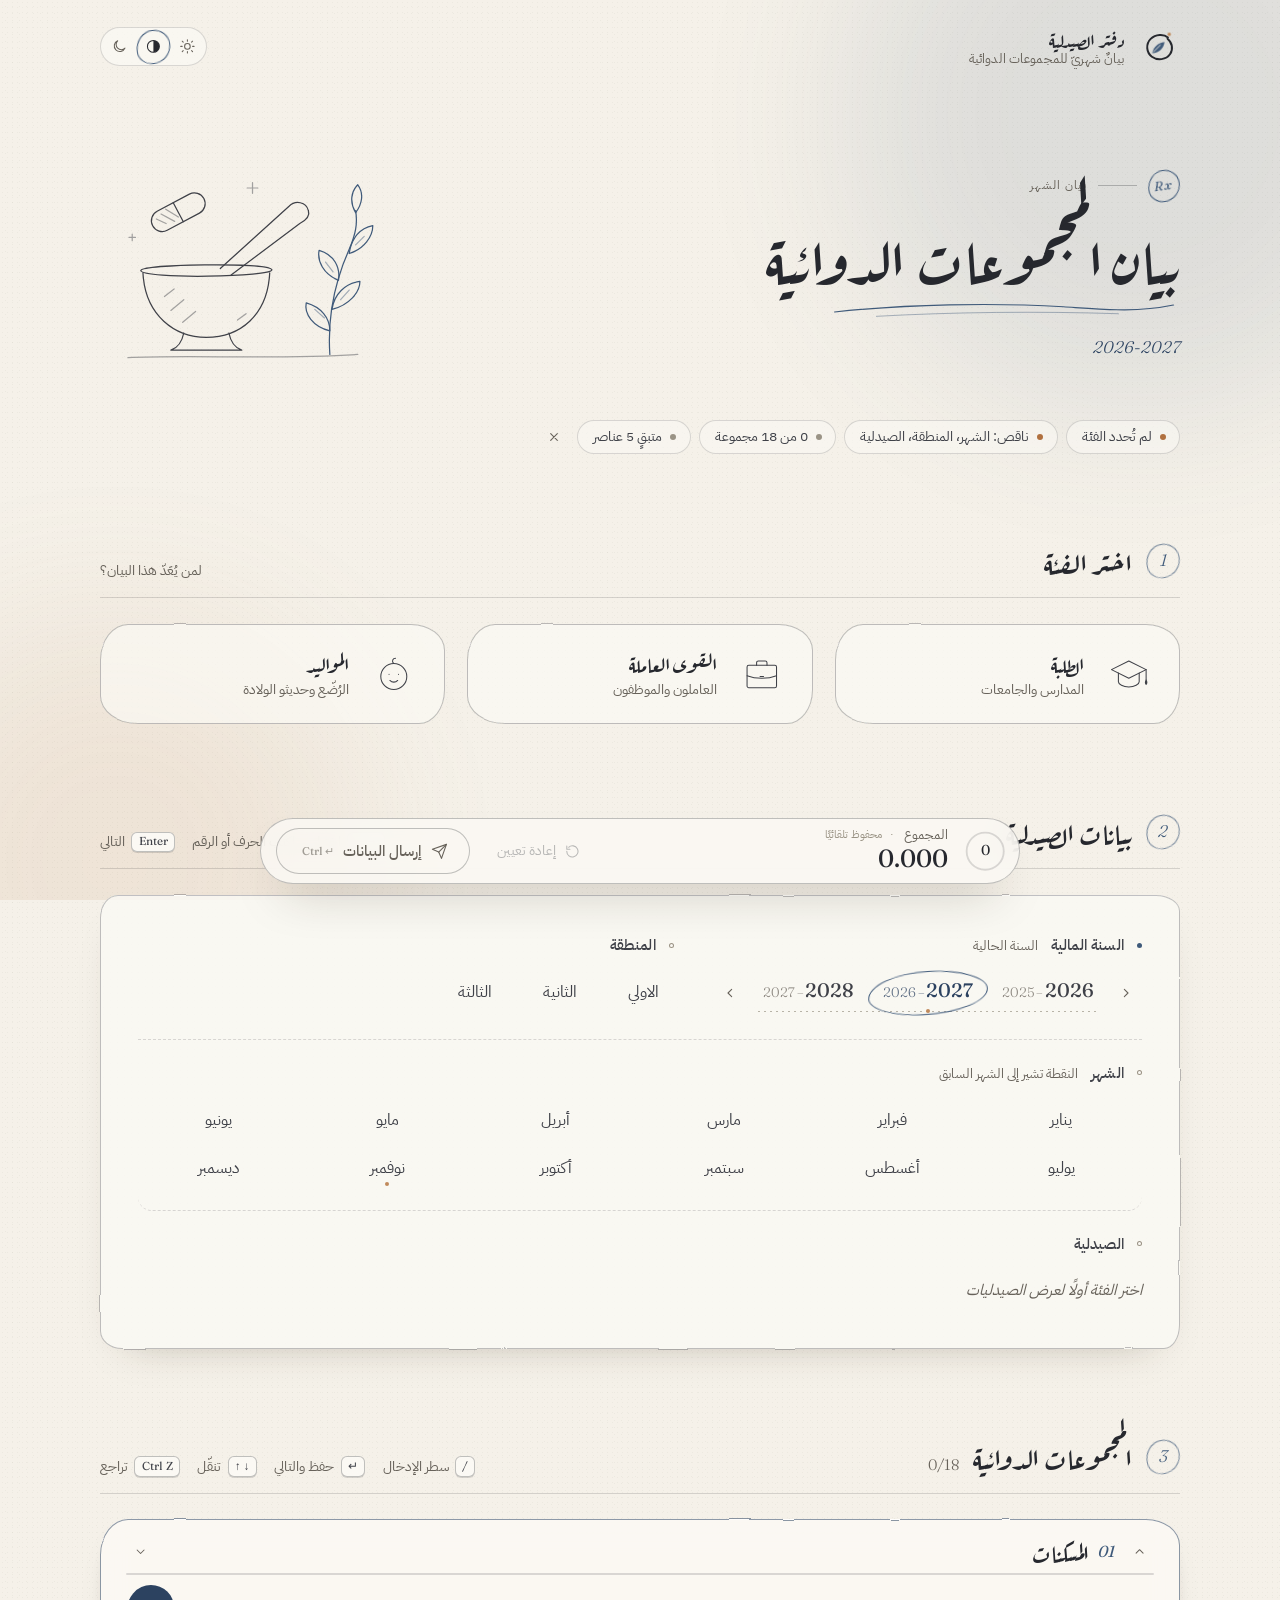
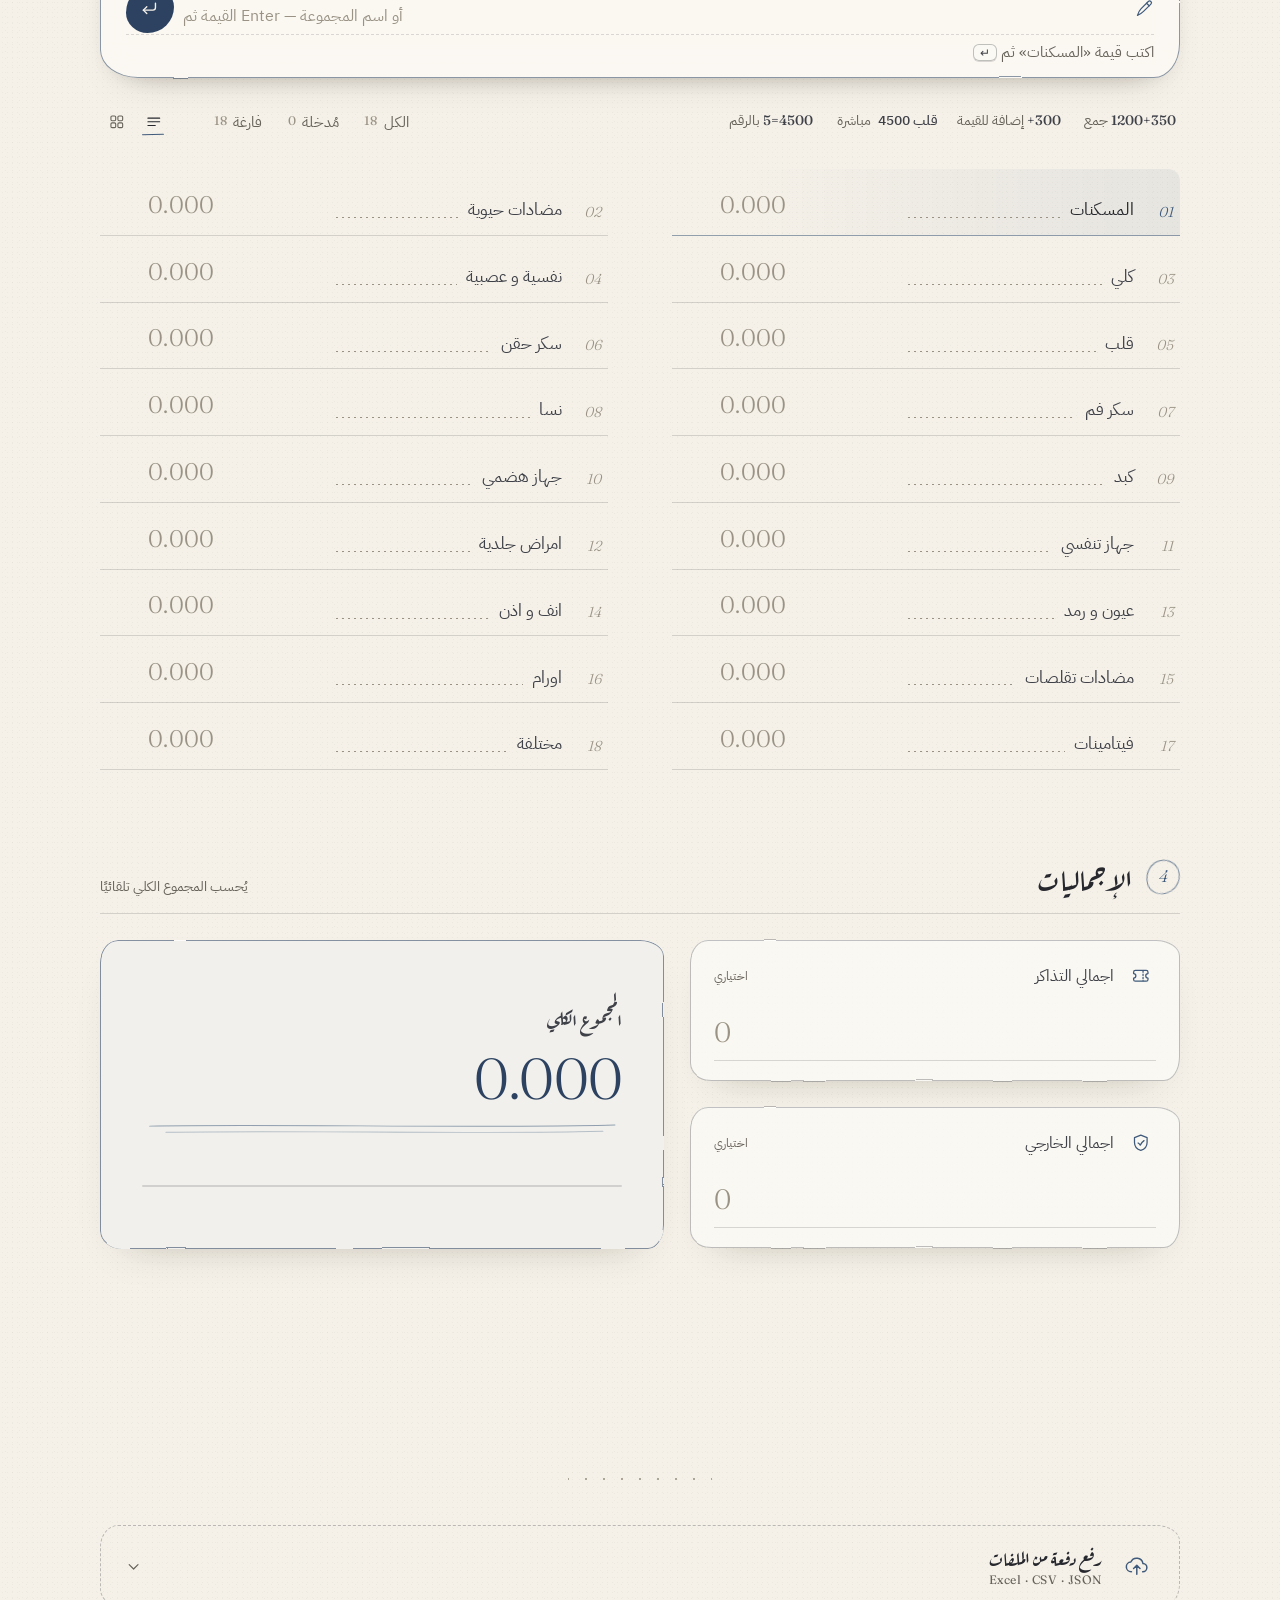
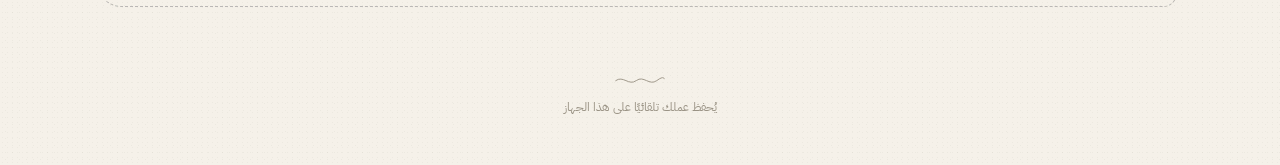
==== index.html @ 6b4c1566 "feat: improved year and faster data entry picker" ====
<!DOCTYPE html>
<html lang="ar" dir="rtl">
<head>
<meta charset="UTF-8">
<meta name="viewport" content="width=device-width, initial-scale=1.0, viewport-fit=cover">
<link rel="icon" type="image/svg+xml" href="favicon.svg">
<link rel="mask-icon" href="favicon.svg" color="#3f5a7a">
<title>المجموعات الدوائية</title>
<meta id="theme-color-meta" name="theme-color" content="#f5f1e9">
<script>
(function(){
  try {
    var stored = localStorage.getItem('pharmacyAppTheme');
    var mode = (stored === 'light' || stored === 'dark' || stored === 'system') ? stored : 'system';
    var resolved = mode === 'system' ? (window.matchMedia && window.matchMedia('(prefers-color-scheme: dark)').matches ? 'dark' : 'light') : mode;
    document.documentElement.setAttribute('data-theme', resolved);
    document.documentElement.setAttribute('data-theme-pref', mode);
    var saved = JSON.parse(localStorage.getItem('pharmacyAppData') || 'null');
    var map = { studentsBtn: 'theme-students', workforceBtn: 'theme-workforce', infantsBtn: 'theme-infants' };
    if (saved && map[saved.activeButton]) document.documentElement.classList.add(map[saved.activeButton]);
  } catch(e) {
    document.documentElement.setAttribute('data-theme', 'light');
    document.documentElement.setAttribute('data-theme-pref', 'system');
  }
})();
</script>
<link rel="preconnect" href="https://fonts.googleapis.com">
<link rel="preconnect" href="https://fonts.gstatic.com" crossorigin>
<link href="https://fonts.googleapis.com/css2?family=Aref+Ruqaa:wght@400;700&family=IBM+Plex+Sans+Arabic:wght@300;400;500;600&family=Fraunces:ital,opsz,wght@0,9..144,300..600;1,9..144,300..500&display=swap" rel="stylesheet">
<link rel="stylesheet" href="css/style.css">
</head>
<body>

<svg class="defs" width="0" height="0" aria-hidden="true" focusable="false">
  <filter id="sketch" x="-5%" y="-5%" width="110%" height="110%">
    <feTurbulence type="fractalNoise" baseFrequency="0.018" numOctaves="2" seed="7" result="n"/>
    <feDisplacementMap in="SourceGraphic" in2="n" scale="2.6" xChannelSelector="R" yChannelSelector="G"/>
  </filter>
  <filter id="sketch-soft" x="-5%" y="-5%" width="110%" height="110%">
    <feTurbulence type="fractalNoise" baseFrequency="0.035" numOctaves="1" seed="2" result="n"/>
    <feDisplacementMap in="SourceGraphic" in2="n" scale="1.6" xChannelSelector="R" yChannelSelector="G"/>
  </filter>
</svg>

<div class="ambient" aria-hidden="true"><span class="glow glow-a"></span><span class="glow glow-b"></span></div>

<main class="app-shell" id="app-shell">

  <header class="topbar">
    <div class="brand">
      <span class="brand-mark" aria-hidden="true">
        <svg viewBox="0 0 64 64">
          <path class="bm-loop" pathLength="1" d="M45.6 17.4C39.6 12 26.8 12.2 19.3 19.6 11.5 27.4 12.6 40.6 21.2 46.9c8.5 6.2 21.8 4.7 27.8-4.2 5-7.5 3.1-17.6-4-23.4"/>
          <path class="bm-leaf" d="M21.6 41.6c1.7-9.3 9-16.3 18.8-17.3-1.2 9.8-8.6 16.6-18.8 17.3z"/>
          <path class="bm-rib" d="M23.4 39.7 34.2 29"/>
          <circle class="bm-dot" cx="47.6" cy="12.6" r="2.6"/>
        </svg>
      </span>
      <span class="brand-words">
        <span class="brand-name">دفتر الصيدلية</span>
        <span class="brand-sub">بيانٌ شهريّ للمجموعات الدوائية</span>
      </span>
    </div>

    <div class="theme-switch" id="theme-switch" role="radiogroup" aria-label="مظهر الواجهة">
      <span class="theme-thumb" aria-hidden="true"></span>
      <button type="button" class="theme-switch-btn" data-mode="light" role="radio" aria-checked="false" aria-label="فاتح" title="فاتح" tabindex="-1">
        <svg viewBox="0 0 24 24" fill="none" stroke="currentColor" stroke-width="1.5" stroke-linecap="round"><circle cx="12" cy="12" r="4"/><path d="M12 2.5v2M12 19.5v2M4.6 4.6 6 6M18 18l1.4 1.4M2.5 12h2M19.5 12h2M4.6 19.4 6 18M18 6l1.4-1.4"/></svg>
      </button>
      <button type="button" class="theme-switch-btn" data-mode="system" role="radio" aria-checked="false" aria-label="تلقائي (حسب الجهاز)" title="تلقائي (حسب الجهاز)" tabindex="-1">
        <svg viewBox="0 0 24 24" fill="none" stroke="currentColor" stroke-width="1.5" stroke-linecap="round"><circle cx="12" cy="12" r="8.5"/><path d="M12 3.5a8.5 8.5 0 0 1 0 17z" fill="currentColor" stroke="none"/></svg>
      </button>
      <button type="button" class="theme-switch-btn" data-mode="dark" role="radio" aria-checked="false" aria-label="داكن" title="داكن" tabindex="-1">
        <svg viewBox="0 0 24 24" fill="none" stroke="currentColor" stroke-width="1.5" stroke-linecap="round" stroke-linejoin="round"><path d="M20 14.5A8 8 0 1 1 9.5 4a6.5 6.5 0 0 0 10.5 10.5z"/></svg>
      </button>
    </div>
  </header>

  <div class="masthead" id="masthead">
    <div class="masthead-text">
      <p class="masthead-eyebrow"><span class="rx-badge" aria-hidden="true">Rx</span><span class="masthead-pill" aria-hidden="true"></span>بيان الشهر</p>
      <div class="masthead-banner">
        <h1 class="masthead-title" id="mainHeader">بيان المجموعات الدوائية</h1>
        <svg class="title-swash" viewBox="0 0 320 24" preserveAspectRatio="none" aria-hidden="true"><path pathLength="1" d="M6 15C70 6 150 4 214 9c36 3 66 7 100-2"/><path pathLength="1" d="M44 20c70-5 148-6 220-3"/></svg>
        <p class="masthead-sub" id="masthead-sub"></p>
      </div>
    </div>

    <svg class="masthead-art" viewBox="0 0 270 200" fill="none" stroke="currentColor" stroke-width="1.15" stroke-linecap="round" stroke-linejoin="round" aria-hidden="true">
      <g class="art-ink">
        <path pathLength="1" d="M38 104c0-6 118-8 122-1 2 7-120 9-122 1z"/>
        <path pathLength="1" d="M40 106c2 40 30 60 59 60 31 0 57-20 59-60"/>
        <path pathLength="1" d="M78 162c-2 10-6 14-12 16h66c-6-2-10-6-12-16"/>
        <path pathLength="1" d="M112 102 176 44c6-6 16-4 18 4 2 6-4 10-8 12l-64 48"/>
        <path pathLength="1" class="art-faint" d="M60 128l9-7M66 141l12-10M77 152l12-10M128 150l8-6"/>
        <path pathLength="1" class="art-faint" d="M26 185c54-3 140 2 214-3"/>
        <g transform="rotate(-28 72 50)">
          <rect pathLength="1" x="46" y="40" width="54" height="20" rx="10"/>
          <path pathLength="1" d="M73 40v20"/>
          <path pathLength="1" class="art-faint" d="M52 46l6 8M58 44l8 12M64 42l7 12"/>
        </g>
        <path pathLength="1" class="art-faint" d="M142 22v10M137 27h10M30 70v6M27 73h6"/>
      </g>
      <g class="art-accent">
        <path pathLength="1" d="M214 182c-2-30 2-62 18-98 6-14 8-24 6-36"/>
        <path pathLength="1" d="M214 160c-16-4-24-16-22-26 14 4 22 14 22 26z"/>
        <path pathLength="1" d="M216 140c16-4 26-16 26-26-14 2-24 12-26 26z"/>
        <path pathLength="1" d="M222 113c-14-6-20-18-18-28 14 4 20 16 18 28z"/>
        <path pathLength="1" d="M232 88c14-4 22-16 22-26-12 2-20 12-22 26z"/>
        <path pathLength="1" d="M238 50c-6-10-4-20 2-26 6 8 4 18-2 26z"/>
        <path pathLength="1" class="art-faint" d="M200 140l9 8M232 122l-8 9M210 96l7 9M246 72l-8 8"/>
      </g>
    </svg>
  </div>

  <section class="status-bar-wrap" aria-label="حالة النموذج">
    <div class="status-bar" id="status-bar" aria-live="polite">
      <button type="button" class="status-chip" id="chip-class" data-target="step-class">لم تُحدد الفئة</button>
      <button type="button" class="status-chip" id="chip-fields" data-target="step-fields">بيانات الصيدلية ناقصة</button>
      <button type="button" class="status-chip" id="chip-cards" data-target="step-groups">0 من 18 مجموعة</button>
      <span class="status-chip" id="chip-ready">غير جاهز بعد</span>
      <button class="icon-btn" id="status-dismiss" type="button" title="إخفاء شريط الحالة" aria-label="إخفاء شريط الحالة">
        <svg viewBox="0 0 24 24" fill="none" stroke="currentColor" stroke-width="1.6" stroke-linecap="round"><path d="M17 7 7 17M7 7l10 10"/></svg>
      </button>
    </div>
    <button class="status-reopen" id="status-reopen" type="button" hidden>
      <svg viewBox="0 0 24 24" fill="none" stroke="currentColor" stroke-width="1.6" stroke-linecap="round"><circle cx="12" cy="12" r="8.5"/><path d="M12 8v4.5M12 16h.01"/></svg>
      عرض شريط الحالة
    </button>
  </section>

  <section class="form-step" id="step-class" aria-labelledby="step-class-title">
    <div class="step-head">
      <h2 class="caption-box" id="step-class-title"><span class="caption-step">1</span><span class="caption-text">اختر الفئة</span><svg class="step-tick" viewBox="0 0 24 24" aria-hidden="true"><path pathLength="1" d="M4 13c2 1 4 3 6 6 3-7 7-12 11-15"/></svg></h2>
      <p class="step-note">لمن يُعَدّ هذا البيان؟</p>
    </div>
    <div class="class-grid" role="radiogroup" aria-labelledby="step-class-title" id="class-group">
      <button id="studentsBtn" class="class-btn" data-class="students" data-label="الطلبة" type="button" role="radio" aria-checked="false" tabindex="0">
        <span class="class-icon" aria-hidden="true"><svg viewBox="0 0 48 48" fill="none" stroke="currentColor" stroke-width="1.2" stroke-linecap="round" stroke-linejoin="round"><path d="M44 18 24 8 4 18l20 10z"/><path d="M12 22v10c0 3 5.4 6 12 6s12-3 12-6V22"/><path d="M44 18v12"/><path d="M44 30c-1 2-1 4 0 5 1-1 1-3 0-5z"/></svg></span>
        <span class="class-text">الطلبة</span>
        <span class="class-desc">المدارس والجامعات</span>
        <span class="class-check" aria-hidden="true"><svg viewBox="0 0 24 24" fill="none" stroke="currentColor" stroke-width="1.6" stroke-linecap="round" stroke-linejoin="round"><path d="M4 13c2 1 4 3 6 6 3-7 7-12 11-15"/></svg></span>
      </button>
      <button id="workforceBtn" class="class-btn" data-class="workforce" data-label="القوى العاملة" type="button" role="radio" aria-checked="false" tabindex="-1">
        <span class="class-icon" aria-hidden="true"><svg viewBox="0 0 48 48" fill="none" stroke="currentColor" stroke-width="1.2" stroke-linecap="round" stroke-linejoin="round"><path d="M7 15c0-1 1-2 2-2h30c1 0 2 1 2 2v22c0 1-1 2-2 2H9c-1 0-2-1-2-2z"/><path d="M18 13v-3c0-1 1-2 2-2h8c1 0 2 1 2 2v3"/><path d="M7 25c10 4 24 4 34 0"/><path d="M22 26h4"/></svg></span>
        <span class="class-text">القوى العاملة</span>
        <span class="class-desc">العاملون والموظفون</span>
        <span class="class-check" aria-hidden="true"><svg viewBox="0 0 24 24" fill="none" stroke="currentColor" stroke-width="1.6" stroke-linecap="round" stroke-linejoin="round"><path d="M4 13c2 1 4 3 6 6 3-7 7-12 11-15"/></svg></span>
      </button>
      <button id="infantsBtn" class="class-btn" data-class="infants" data-label="المواليد" type="button" role="radio" aria-checked="false" tabindex="-1">
        <span class="class-icon" aria-hidden="true"><svg viewBox="0 0 48 48" fill="none" stroke="currentColor" stroke-width="1.2" stroke-linecap="round" stroke-linejoin="round"><circle cx="24" cy="26" r="15"/><path d="M18.5 23.5h.01M29.5 23.5h.01"/><path d="M19.5 30.5c2.5 2.6 6.5 2.6 9 0"/><path d="M24 11c-3-3-1-6 2-6"/></svg></span>
        <span class="class-text">المواليد</span>
        <span class="class-desc">الرُضّع وحديثو الولادة</span>
        <span class="class-check" aria-hidden="true"><svg viewBox="0 0 24 24" fill="none" stroke="currentColor" stroke-width="1.6" stroke-linecap="round" stroke-linejoin="round"><path d="M4 13c2 1 4 3 6 6 3-7 7-12 11-15"/></svg></span>
      </button>
    </div>
  </section>

  <section class="form-step" id="step-fields" aria-labelledby="step-fields-title">
    <div class="step-head">
      <h2 class="caption-box" id="step-fields-title"><span class="caption-step">2</span><span class="caption-text">بيانات الصيدلية</span><svg class="step-tick" viewBox="0 0 24 24" aria-hidden="true"><path pathLength="1" d="M4 13c2 1 4 3 6 6 3-7 7-12 11-15"/></svg></h2>
      <p class="step-note step-hint"><span><kbd>←→</kbd>اختيار</span><span>اكتب الحرف أو الرقم</span><span><kbd>Enter</kbd>التالي</span></p>
    </div>

    <div class="card fields-panel">
      <div class="fields-row">
        <div class="field" id="field-year">
          <span class="field-label" id="label-year">السنة المالية <span class="field-hint" id="year-hint"></span></span>
          <div class="year-rail" id="year-rail">
            <button type="button" class="rail-nudge" id="year-prev" aria-label="سنة أقدم" tabindex="-1">
              <svg viewBox="0 0 24 24" fill="none" stroke="currentColor" stroke-width="1.6" stroke-linecap="round" stroke-linejoin="round"><path d="M9.5 6.5 15 12l-5.5 5.5"/></svg>
            </button>
            <div class="year-track" id="year-choices" role="radiogroup" aria-labelledby="label-year"></div>
            <button type="button" class="rail-nudge" id="year-next" aria-label="سنة أحدث" tabindex="-1">
              <svg viewBox="0 0 24 24" fill="none" stroke="currentColor" stroke-width="1.6" stroke-linecap="round" stroke-linejoin="round"><path d="M14.5 6.5 9 12l5.5 5.5"/></svg>
            </button>
          </div>
          <select id="year" hidden tabindex="-1" aria-hidden="true"><option value="">اختر السنة</option></select>
        </div>

        <div class="field" id="field-region">
          <span class="field-label" id="label-region">المنطقة</span>
          <div class="choice-group choice-seg" id="region-choices" role="radiogroup" aria-labelledby="label-region"></div>
          <select id="region" hidden tabindex="-1" aria-hidden="true">
            <option value="">اختر المنطقة</option>
            <option value="first">الاولي</option>
            <option value="second">الثانية</option>
            <option value="third">الثالثة</option>
          </select>
        </div>
      </div>

      <div class="field" id="field-month">
        <span class="field-label" id="label-month">الشهر <span class="field-hint">النقطة تشير إلى الشهر السابق</span></span>
        <div class="choice-group choice-months" id="month-choices" role="radiogroup" aria-labelledby="label-month"></div>
        <select id="month" hidden tabindex="-1" aria-hidden="true">
          <option value="">اختر الشهر</option>
          <option value="1">يناير</option><option value="2">فبراير</option><option value="3">مارس</option>
          <option value="4">أبريل</option><option value="5">مايو</option><option value="6">يونيو</option>
          <option value="7">يوليو</option><option value="8">أغسطس</option><option value="9">سبتمبر</option>
          <option value="10">أكتوبر</option><option value="11">نوفمبر</option><option value="12">ديسمبر</option>
        </select>
      </div>

      <div class="field" id="field-pharmacy">
        <span class="field-label" id="label-pharmacy">الصيدلية <span class="field-hint" id="pharmacy-hint"></span></span>
        <div class="choice-group choice-pharmacies" id="pharmacy-choices" role="radiogroup" aria-labelledby="label-pharmacy"></div>
        <select id="pharmacy" hidden tabindex="-1" aria-hidden="true" disabled>
          <option value="">اختر الفئة والمنطقة أولًا</option>
        </select>
      </div>
    </div>
  </section>

  <section class="form-step" id="step-groups" aria-labelledby="step-groups-title">
    <div class="step-head">
      <h2 class="caption-box" id="step-groups-title"><span class="caption-step">3</span><span class="caption-text">المجموعات الدوائية</span><span class="caption-count" id="groups-count">0/18</span><svg class="step-tick" viewBox="0 0 24 24" aria-hidden="true"><path pathLength="1" d="M4 13c2 1 4 3 6 6 3-7 7-12 11-15"/></svg></h2>
      <p class="step-note step-hint"><span><kbd>/</kbd>سطر الإدخال</span><span><kbd>↵</kbd>حفظ والتالي</span><span><kbd>↑ ↓</kbd>تنقّل</span><span><kbd>Ctrl Z</kbd>تراجع</span></p>
    </div>

    <div class="quick-entry" id="quick-entry">
      <div class="qe-target" id="qe-target">
        <button type="button" class="qe-nudge" id="qe-prev" aria-label="المجموعة السابقة" tabindex="-1">
          <svg viewBox="0 0 24 24" fill="none" stroke="currentColor" stroke-width="1.6" stroke-linecap="round" stroke-linejoin="round"><path d="M6.5 14.5 12 9l5.5 5.5"/></svg>
        </button>
        <span class="qe-index" id="qe-index">01</span>
        <span class="qe-name" id="qe-name">المسكنات</span>
        <span class="qe-current" id="qe-current" dir="ltr"></span>
        <button type="button" class="qe-nudge" id="qe-next" aria-label="المجموعة التالية" tabindex="-1">
          <svg viewBox="0 0 24 24" fill="none" stroke="currentColor" stroke-width="1.6" stroke-linecap="round" stroke-linejoin="round"><path d="M6.5 9.5 12 15l5.5-5.5"/></svg>
        </button>
        <span class="qe-progress" id="qe-progress" aria-hidden="true"></span>
      </div>
      <div class="qe-line">
        <label class="qe-field" for="group-search">
          <span class="qe-caret" aria-hidden="true">
            <svg viewBox="0 0 24 24" fill="none" stroke="currentColor" stroke-width="1.4" stroke-linecap="round" stroke-linejoin="round"><path d="M4 20c3-1 5-2.5 7-4.5L19.5 7a2.1 2.1 0 0 0-3-3L8 12.5C6 14.5 5 17 4 20z"/><path d="m14.5 6 3 3"/></svg>
          </span>
          <input type="text" id="group-search" class="qe-input" dir="auto" autocomplete="off" autocorrect="off" spellcheck="false" enterkeyhint="next" inputmode="decimal" placeholder="القيمة ثم Enter — أو اسم المجموعة" aria-label="سطر الإدخال السريع: اكتب القيمة أو اسم المجموعة" aria-describedby="qe-preview">
          <button type="button" class="search-clear" id="search-clear" aria-label="مسح السطر" hidden>
            <svg viewBox="0 0 24 24" fill="none" stroke="currentColor" stroke-width="1.6" stroke-linecap="round"><path d="M17 7 7 17M7 7l10 10"/></svg>
          </button>
          <button type="button" class="qe-kbd" id="qe-kbd" aria-label="تبديل لوحة المفاتيح بين الأرقام والحروف" title="أرقام / حروف">أ</button>
        </label>
        <button type="button" class="qe-go" id="qe-go" aria-label="حفظ والانتقال للتالي">
          <svg viewBox="0 0 24 24" fill="none" stroke="currentColor" stroke-width="1.6" stroke-linecap="round" stroke-linejoin="round"><path d="M19 6v5a3 3 0 0 1-3 3H5"/><path d="m9 10-4 4 4 4"/></svg>
        </button>
      </div>
      <div class="qe-foot">
        <p class="qe-preview" id="qe-preview" aria-live="polite"></p>
        <p class="qe-last" id="qe-last" hidden></p>
      </div>
    </div>

    <div class="groups-toolbar" id="groups-toolbar">
      <p class="qe-syntax"><span><b dir="ltr">1200+350</b> جمع</span><span><b dir="ltr">+300</b> إضافة للقيمة</span><span><b class="is-word">قلب 4500</b> مباشرة</span><span><b dir="ltr">5=4500</b> بالرقم</span></p>

      <div class="seg" id="group-filter" role="radiogroup" aria-label="تصفية المجموعات">
        <button type="button" class="seg-btn" data-filter="all" role="radio" aria-checked="true">الكل <span class="seg-count" id="count-all">18</span></button>
        <button type="button" class="seg-btn" data-filter="filled" role="radio" aria-checked="false" tabindex="-1">مُدخلة <span class="seg-count" id="count-filled">0</span></button>
        <button type="button" class="seg-btn" data-filter="empty" role="radio" aria-checked="false" tabindex="-1">فارغة <span class="seg-count" id="count-empty">18</span></button>
      </div>

      <div class="seg seg-icons" id="view-switch" role="radiogroup" aria-label="طريقة العرض">
        <button type="button" class="seg-btn" data-view="list" role="radio" aria-checked="true" title="دفتر" aria-label="دفتر">
          <svg viewBox="0 0 24 24" fill="none" stroke="currentColor" stroke-width="1.5" stroke-linecap="round"><path d="M4 7h16M4 12h16M4 17h10"/></svg>
        </button>
        <button type="button" class="seg-btn" data-view="grid" role="radio" aria-checked="false" tabindex="-1" title="بطاقات" aria-label="بطاقات">
          <svg viewBox="0 0 24 24" fill="none" stroke="currentColor" stroke-width="1.5" stroke-linejoin="round"><rect x="4" y="4" width="6.5" height="6.5" rx="1.6"/><rect x="13.5" y="4" width="6.5" height="6.5" rx="1.6"/><rect x="4" y="13.5" width="6.5" height="6.5" rx="1.6"/><rect x="13.5" y="13.5" width="6.5" height="6.5" rx="1.6"/></svg>
        </button>
      </div>
    </div>

    <div id="cards-container" class="groups-grid is-list"></div>
    <div class="groups-empty" id="groups-empty" hidden>
      <span>لا توجد مجموعة مطابقة</span>
      <button type="button" class="link-btn" id="groups-empty-reset">عرض الكل</button>
    </div>
  </section>

  <section class="form-step" id="step-totals" aria-labelledby="step-totals-title">
    <div class="step-head">
      <h2 class="caption-box" id="step-totals-title"><span class="caption-step">4</span><span class="caption-text">الإجماليات</span><svg class="step-tick" viewBox="0 0 24 24" aria-hidden="true"><path pathLength="1" d="M4 13c2 1 4 3 6 6 3-7 7-12 11-15"/></svg></h2>
      <p class="step-note">يُحسب المجموع الكلي تلقائيًا</p>
    </div>
    <div class="totals-layout">
      <div class="totals-grid">
        <label class="card total-field reveal">
          <span class="total-field-head">
            <span class="total-field-icon"><svg viewBox="0 0 24 24" fill="none" stroke="currentColor" stroke-width="1.4" stroke-linecap="round" stroke-linejoin="round"><path d="M4 8c0-1 1-2 2-2h12c1 0 2 1 2 2v1.5a2.5 2.5 0 0 0 0 5V16c0 1-1 2-2 2H6c-1 0-2-1-2-2v-1.5a2.5 2.5 0 0 0 0-5z"/><path d="M14.5 6.5v11" stroke-dasharray="1.6 2"/></svg></span>
            اجمالي التذاكر
            <span class="total-field-note">اختياري</span>
          </span>
          <input type="text" class="num-input total-input" id="totalTickets" inputmode="numeric" autocomplete="off" dir="ltr" placeholder="0">
        </label>
        <label class="card total-field reveal">
          <span class="total-field-head">
            <span class="total-field-icon"><svg viewBox="0 0 24 24" fill="none" stroke="currentColor" stroke-width="1.4" stroke-linecap="round" stroke-linejoin="round"><path d="M12 3.5 5 6.2v5.6c0 4.2 3 7.6 7 8.7 4-1.1 7-4.5 7-8.7V6.2z"/><path d="M9 12.2c1 .6 1.8 1.4 2.4 2.4 1.2-2.4 2.6-4 4.2-5"/></svg></span>
            اجمالي الخارجي
            <span class="total-field-note">اختياري</span>
          </span>
          <input type="text" class="num-input total-input" id="totalExternal" inputmode="numeric" autocomplete="off" dir="ltr" placeholder="0">
        </label>
      </div>

      <div class="card total-card" id="total-card">
        <p class="total-label">المجموع الكلي</p>
        <p id="total" dir="ltr" aria-live="polite">0.000</p>
        <svg class="total-rule" viewBox="0 0 240 14" preserveAspectRatio="none" aria-hidden="true"><path d="M4 4c56-2 176 2 232-1"/><path d="M12 10c70-2 150 2 218-1"/></svg>
        <p class="total-meta" id="total-meta"></p>
        <span class="total-progress" aria-hidden="true"><span class="total-progress-fill" id="total-progress-fill"></span></span>
      </div>
    </div>
  </section>

  <div class="action-dock" id="action-dock">
    <button type="button" class="dock-ring" id="dock-groups" title="انتقل إلى أول مجموعة فارغة" aria-label="انتقل إلى أول مجموعة فارغة">
      <svg class="ring" viewBox="0 0 40 40" aria-hidden="true"><circle class="ring-track" cx="20" cy="20" r="16"/><circle class="ring-fill" id="ring-fill" cx="20" cy="20" r="16"/></svg>
      <span class="ring-count" id="dock-groups-count">0</span>
    </button>
    <div class="dock-summary">
      <span class="dock-label">المجموع <span class="save-state" id="save-state">محفوظ تلقائيًا</span></span>
      <span class="dock-total" id="dock-total">0.000</span>
    </div>
    <button type="button" class="dock-btn dock-reset" id="resetButton" title="إعادة تعيين النموذج" aria-label="إعادة تعيين النموذج">
      <svg viewBox="0 0 24 24" fill="none" stroke="currentColor" stroke-width="1.5" stroke-linecap="round" stroke-linejoin="round"><path d="M4 12a8 8 0 1 0 2.6-5.9"/><path d="M4 4.5V9h4.5"/></svg>
      <span class="dock-reset-label">إعادة تعيين</span>
    </button>
    <button type="button" id="submitButton" aria-disabled="true" aria-describedby="chip-ready">
      <span class="success-burst" aria-hidden="true"></span>
      <span class="submit-inner" id="submitInner">
        <svg viewBox="0 0 24 24" fill="none" stroke="currentColor" stroke-width="2.6" stroke-linecap="round" stroke-linejoin="round"><line x1="22" y1="2" x2="11" y2="13"/><polygon points="22 2 15 22 11 13 2 9 22 2"/></svg>
        <span id="submitButtonLabel">إرسال البيانات</span>
        <span class="submit-kbd">Ctrl ↵</span>
      </span>
    </button>
  </div>

  <hr class="comic-divider">

  <section class="upload-section" aria-label="رفع البيانات">
    <button class="upload-toggle" id="upload-toggle" type="button" aria-expanded="false" aria-controls="upload-panel">
      <span class="toggle-label">
        <span class="toggle-icon"><svg viewBox="0 0 24 24" fill="none" stroke="currentColor" stroke-width="1.4" stroke-linecap="round" stroke-linejoin="round"><path d="M7 17.5a4.5 4.5 0 0 1-.6-9 6 6 0 0 1 11.4 1.4A3.8 3.8 0 0 1 17.5 17.5"/><path d="M12 20v-8M9 14.5l3-3 3 3"/></svg></span>
        <span class="toggle-text">رفع دفعة من الملفات <small>Excel · CSV · JSON</small></span>
      </span>
      <svg class="toggle-chevron" viewBox="0 0 24 24" fill="none" stroke="currentColor" stroke-width="1.5" stroke-linecap="round" stroke-linejoin="round"><path d="m6.5 9.5 5.5 5.5 5.5-5.5"/></svg>
    </button>

    <div class="upload-panel" id="upload-panel" inert>
      <div class="upload-panel-clip">
        <div class="card upload-card">
          <div class="upload-wrapper">
            <div class="upload-info">
              <h3 class="upload-heading">الأعمدة المطلوبة</h3>
              <div class="header-chips" id="header-chips"></div>
              <div class="upload-notice">
                <svg viewBox="0 0 24 24" fill="none" stroke="currentColor" stroke-width="1.4" stroke-linecap="round" stroke-linejoin="round"><circle cx="12" cy="12" r="8.5"/><path d="M12 16v-4.5M12 8h.01"/></svg>
                <span>إرسال مباشر دون تأكيد استلام، وتُحفظ نسخة احتياطية على جهازك.</span>
              </div>
              <div class="upload-actions">
                <button id="download-csv-btn" class="dock-btn" type="button">قالب CSV</button>
                <button id="download-json-btn" class="dock-btn" type="button">قالب JSON</button>
              </div>
            </div>
            <div class="upload-zone">
              <div id="drop-area" class="drop-area" role="button" tabindex="0" aria-label="اسحب الملفات هنا أو اضغط لاختيارها من جهازك">
                <div class="drop-icon"><svg viewBox="0 0 48 48" fill="none" stroke="currentColor" stroke-width="1.1" stroke-linecap="round" stroke-linejoin="round"><path d="M28 6H14c-2 0-4 2-4 4v28c0 2 2 4 4 4h20c2 0 4-2 4-4V16z"/><path d="M28 6v10h10"/><path d="M24 34V22M19 27l5-5 5 5"/></svg></div>
                <p class="drop-text">اسحب الملفات إلى هنا</p>
                <p class="drop-sub">أو اختر من جهازك</p>
                <button type="button" class="dock-btn" id="browse-btn" tabindex="-1">تصفّح</button>
                <input id="file-input" type="file" hidden multiple accept=".json,.csv,.xlsx,.xls">
              </div>
            </div>
          </div>

          <div id="file-list" class="file-list"></div>

          <div id="progress-container" class="progress-wrap" hidden>
            <div class="progress-track" id="progress-track" role="progressbar" aria-valuemin="0" aria-valuemax="100" aria-valuenow="0" aria-label="تقدم الرفع"><div id="progress-bar" class="progress-bar"></div></div>
            <p id="progress-text" class="progress-text" aria-live="polite"></p>
          </div>

          <div class="upload-run">
            <button id="upload-btn" type="button" disabled>رفع الملفات</button>
            <button id="upload-stop-btn" class="dock-btn dock-reset" type="button" hidden>إيقاف</button>
          </div>

          <div id="results-container" class="results" hidden></div>
        </div>
      </div>
    </div>
  </section>

  <footer class="colophon">
    <svg viewBox="0 0 60 20" fill="none" stroke="currentColor" stroke-width="1" stroke-linecap="round" aria-hidden="true"><path d="M4 10c8-6 14 6 22 0s14 6 22 0 8-2 8-2"/></svg>
    <span>يُحفظ عملك تلقائيًا على هذا الجهاز</span>
  </footer>

</main>

<dialog id="sheet-dialog" class="comic-dialog" aria-labelledby="sheet-dialog-title">
  <div class="dialog-icon"><svg viewBox="0 0 24 24" fill="none" stroke="currentColor" stroke-width="1.4" stroke-linecap="round" stroke-linejoin="round"><rect x="4" y="4" width="16" height="16" rx="2.5"/><path d="M4 9.5h16M4 14.5h16M9.5 4v16"/></svg></div>
  <h3 class="dialog-heading" id="sheet-dialog-title">اختر أوراق العمل</h3>
  <p id="sheet-dialog-file" class="dialog-desc"></p>
  <div class="sheet-tools">
    <span id="sheet-dialog-count"></span>
    <button type="button" class="link-btn" id="sheet-toggle-all">إلغاء تحديد الكل</button>
  </div>
  <ul id="sheet-list" class="sheet-list"></ul>
  <div class="dialog-footer">
    <button id="sheet-confirm-btn" class="dock-btn btn-primary" type="button">تأكيد</button>
    <button id="sheet-cancel-btn" class="dock-btn" type="button">إلغاء</button>
  </div>
</dialog>

<dialog id="confirm-dialog" class="comic-dialog" aria-labelledby="confirm-dialog-title">
  <div class="dialog-icon is-warn"><svg viewBox="0 0 24 24" fill="none" stroke="currentColor" stroke-width="1.4" stroke-linecap="round" stroke-linejoin="round"><path d="M10.4 4.6 3 17.5c-.7 1.2.2 2.5 1.6 2.5h14.8c1.4 0 2.3-1.3 1.6-2.5L13.6 4.6c-.7-1.2-2.5-1.2-3.2 0z"/><path d="M12 9.5v4M12 16.8h.01"/></svg></div>
  <h3 class="dialog-heading" id="confirm-dialog-title"></h3>
  <p id="confirm-dialog-desc" class="dialog-desc"></p>
  <div class="dialog-footer">
    <button id="confirm-ok-btn" class="dock-btn btn-primary" type="button"></button>
    <button id="confirm-cancel-btn" class="dock-btn" type="button">إلغاء</button>
  </div>
</dialog>

<div id="notification-area" class="toast-area" aria-live="polite"></div>

<script>
(function(){
  if (window.parent === window) return;
  function ready(){
    window.parent.postMessage({ t:'lx:ready', title:document.title }, '*');
    var last = document.title;
    var titleEl = document.querySelector('title');
    if (!titleEl) return;
    new MutationObserver(function(){
      if (document.title !== last) { last = document.title; window.parent.postMessage({ t:'lx:title', title:last }, '*'); }
    }).observe(titleEl, { childList:true });
  }
  if (document.readyState === 'complete') ready(); else window.addEventListener('load', ready);
})();
</script>
<script src="js/app.js" defer></script>
</body>
</html>
---- css/style.css ----
:root {
  --paper: #f5f1e9;
  --paper-2: #efe9dd;
  --sheet: #fbf9f4;
  --ink: #26282e;
  --ink-2: #3f4148;
  --muted: #67625a;
  --faint: #9a9385;
  --line: rgba(38, 40, 46, .16);
  --line-2: rgba(38, 40, 46, .28);
  --grain: rgba(60, 48, 30, .045);
  --accent: #3f5a7a;
  --accent-ink: #2c4260;
  --accent-wash: rgba(63, 90, 122, .08);
  --accent-wash-2: rgba(63, 90, 122, .15);
  --warm: #c08a5b;
  --good: #557a5e;
  --warn: #b0703f;
  --bad: #a4483f;
  --shadow: 0 1px 0 rgba(255, 255, 255, .7) inset, 0 18px 40px -28px rgba(55, 42, 20, .35);
  --wob: 18px 24px 16px 22px / 22px 16px 24px 18px;
  --wob-lg: 28px 34px 26px 38px / 36px 26px 34px 28px;
  --loop: 52% 48% 55% 45% / 58% 46% 54% 42%;
  --f-hand: 'Aref Ruqaa', 'IBM Plex Sans Arabic', serif;
  --f-body: 'IBM Plex Sans Arabic', system-ui, sans-serif;
  --f-num: 'Fraunces', Georgia, serif;
  --ease: cubic-bezier(.22, .8, .24, 1);
  --space: clamp(3.5rem, 7vw, 5.5rem);
  color-scheme: light;
}

:root.theme-students { --accent: #3f5a7a; --accent-ink: #2c4260; --accent-wash: rgba(63, 90, 122, .08); --accent-wash-2: rgba(63, 90, 122, .15); --warm: #b9946a; }
:root.theme-workforce { --accent: #a35d3d; --accent-ink: #7f442a; --accent-wash: rgba(163, 93, 61, .08); --accent-wash-2: rgba(163, 93, 61, .15); --warm: #6d8a7a; }
:root.theme-infants { --accent: #5a8270; --accent-ink: #3e6253; --accent-wash: rgba(90, 130, 112, .09); --accent-wash-2: rgba(90, 130, 112, .16); --warm: #c99a8a; }

:root[data-theme="dark"] {
  --paper: #17181c;
  --paper-2: #1d1e23;
  --sheet: #1f2025;
  --ink: #ebe5d8;
  --ink-2: #c4bdae;
  --muted: #a39d90;
  --faint: #6c675e;
  --line: rgba(235, 229, 216, .12);
  --line-2: rgba(235, 229, 216, .24);
  --grain: rgba(255, 255, 255, .025);
  --accent: #93abc9;
  --accent-ink: #b9cbe0;
  --accent-wash: rgba(147, 171, 201, .09);
  --accent-wash-2: rgba(147, 171, 201, .17);
  --good: #8fb597;
  --warn: #d6a072;
  --bad: #d98a80;
  --shadow: 0 20px 44px -30px rgba(0, 0, 0, .8);
  color-scheme: dark;
}
:root[data-theme="dark"].theme-workforce { --accent: #d99a7a; --accent-ink: #ecbfa6; --accent-wash: rgba(217, 154, 122, .09); --accent-wash-2: rgba(217, 154, 122, .17); }
:root[data-theme="dark"].theme-infants { --accent: #94bfa9; --accent-ink: #bcdacb; --accent-wash: rgba(148, 191, 169, .09); --accent-wash-2: rgba(148, 191, 169, .17); }

*, *::before, *::after { box-sizing: border-box; }
[hidden] { display: none !important; }

html { -webkit-text-size-adjust: 100%; scroll-behavior: smooth; scroll-padding-block: 6rem; }

body {
  margin: 0;
  min-height: 100vh;
  font-family: var(--f-body);
  font-weight: 400;
  font-size: 16.5px;
  line-height: 1.65;
  color: var(--ink);
  background-color: var(--paper);
  background-image: radial-gradient(var(--grain) .6px, transparent .8px), radial-gradient(var(--grain) .6px, transparent .8px);
  background-size: 5px 5px, 7px 7px;
  background-position: 0 0, 2px 3px;
  -webkit-font-smoothing: antialiased;
  transition: background-color .5s var(--ease), color .5s var(--ease);
}

button, input { font: inherit; color: inherit; }
button { cursor: pointer; background: none; border: 0; padding: 0; -webkit-tap-highlight-color: transparent; }
button:disabled { cursor: default; }
svg { display: block; }
img { display: block; max-width: 100%; }

:focus { outline: none; }
:focus-visible {
  outline: 1.5px dashed var(--accent);
  outline-offset: 4px;
  border-radius: 12px;
}

::selection { background: var(--accent-wash-2); color: var(--ink); }

.defs { position: absolute; width: 0; height: 0; overflow: hidden; }

.ambient { position: fixed; inset: 0; pointer-events: none; z-index: 0; overflow: hidden; }
.glow { position: absolute; border-radius: 50%; filter: blur(80px); opacity: .22; transition: background .8s var(--ease); }
.glow-a { width: 46vw; height: 46vw; top: -14vw; inset-inline-start: -12vw; background: var(--accent); opacity: .12; }
.glow-b { width: 38vw; height: 38vw; bottom: -16vw; inset-inline-end: -10vw; background: var(--warm); opacity: .12; }
:root[data-theme="dark"] .glow { opacity: .08; }

.app-shell {
  position: relative;
  z-index: 1;
  width: min(1080px, 100% - 2.5rem);
  margin-inline: auto;
  padding-block: 1.6rem 3rem;
}

.topbar {
  display: flex;
  align-items: center;
  justify-content: space-between;
  gap: 1rem;
  padding-block-end: 1.2rem;
}
.brand { display: flex; align-items: center; gap: .85rem; min-width: 0; }
.brand-mark { width: 42px; height: 42px; flex: none; display: grid; place-items: center; }
.brand-mark svg { width: 100%; height: 100%; overflow: visible; }
.bm-loop { fill: none; stroke: var(--ink); stroke-width: 3; stroke-linecap: round; stroke-dasharray: 1; stroke-dashoffset: 1; animation: draw 1.4s .1s var(--ease) forwards; }
.bm-leaf { fill: var(--accent); transform-origin: 22px 42px; animation: leaf .9s .9s var(--ease) both; transition: fill .6s var(--ease); }
.bm-rib { fill: none; stroke: var(--paper); stroke-width: 1.4; stroke-linecap: round; transition: stroke .5s; }
.bm-dot { fill: var(--warm); animation: leaf .6s 1.3s var(--ease) both; transition: fill .6s; }
@keyframes leaf { from { opacity: 0; transform: scale(.4) rotate(-20deg); } }
.brand-words { display: flex; flex-direction: column; line-height: 1.25; min-width: 0; }
.brand-name { font-family: var(--f-hand); font-size: 1.25rem; color: var(--ink); }
.brand-sub { font-size: .8rem; color: var(--muted); letter-spacing: .01em; }

.theme-switch {
  --pos: 1;
  position: relative;
  display: flex;
  padding: 3px;
  border-radius: 999px;
  background: color-mix(in srgb, var(--sheet) 70%, transparent);
  box-shadow: inset 0 0 0 1px var(--line);
}
.theme-thumb {
  position: absolute;
  top: 3px;
  inset-inline-start: 3px;
  width: 2.1rem; height: 2.1rem;
  border-radius: var(--loop);
  border: 1.2px solid var(--accent);
  transform: translateX(calc(var(--pos) * -2.1rem)) rotate(-6deg);
  transition: transform .5s var(--ease), border-color .4s;
  filter: url(#sketch-soft);
}
[dir="ltr"] .theme-thumb { transform: translateX(calc(var(--pos) * 2.1rem)); }
.theme-switch-btn {
  position: relative;
  width: 2.1rem; height: 2.1rem;
  display: grid; place-items: center;
  color: var(--muted);
  border-radius: 50%;
  transition: color .3s;
}
.theme-switch-btn svg { width: 1.05rem; height: 1.05rem; }
.theme-switch-btn:hover, .theme-switch-btn.active { color: var(--ink); }

.masthead {
  position: relative;
  display: grid;
  grid-template-columns: 1fr auto;
  align-items: center;
  gap: 2rem;
  padding-block: clamp(2.5rem, 6vw, 4.5rem) clamp(1.5rem, 3vw, 2.5rem);
}
.masthead-eyebrow {
  display: inline-flex;
  align-items: center;
  gap: .7rem;
  margin: 0 0 .9rem;
  font-size: .78rem;
  letter-spacing: .08em;
  color: var(--muted);
}
.rx-badge {
  display: inline-grid; place-items: center;
  width: 2rem; height: 2rem;
  font-family: var(--f-num);
  font-style: italic;
  font-size: .82rem;
  color: var(--accent);
  border: 1px solid currentColor;
  border-radius: var(--loop);
  transform: rotate(-8deg);
  filter: url(#sketch-soft);
}
.masthead-pill { width: 2.4rem; height: 1px; background: var(--line-2); }
.masthead-banner { position: relative; }
.masthead-title {
  margin: 0;
  font-family: var(--f-hand);
  font-weight: 400;
  font-size: clamp(2.3rem, 5.6vw, 3.9rem);
  line-height: 1.25;
  color: var(--ink);
  letter-spacing: 0;
}
.title-swash {
  width: min(100%, 22rem);
  height: 1.3rem;
  margin-block: .3rem 0;
  fill: none;
  stroke: var(--accent);
  stroke-width: 1.3;
  stroke-linecap: round;
  overflow: visible;
}
.title-swash path { stroke-dasharray: 1; stroke-dashoffset: 1; animation: draw 1.6s .35s var(--ease) forwards; }
.title-swash path + path { stroke-width: .8; opacity: .55; animation-delay: .9s; }
.masthead-sub {
  min-height: 1.7em;
  margin: .9rem 0 0;
  font-family: var(--f-num);
  font-style: italic;
  font-weight: 300;
  font-size: 1.05rem;
  color: var(--accent-ink);
  transition: color .4s;
}
.masthead-sub:empty::before { content: 'اختر الفئة لتبدأ صفحة جديدة'; font-family: var(--f-body); font-style: normal; font-size: .92rem; color: var(--muted); }
.masthead-art {
  width: clamp(190px, 26vw, 290px);
  height: auto;
  color: var(--ink-2);
  overflow: visible;
}
.masthead-art path, .masthead-art rect { stroke-dasharray: 1; stroke-dashoffset: 1; animation: draw 2.4s var(--ease) forwards; }
.masthead-art .art-ink > :nth-child(2) { animation-delay: .25s; }
.masthead-art .art-ink > :nth-child(3) { animation-delay: .5s; }
.masthead-art .art-ink > :nth-child(4) { animation-delay: .7s; }
.masthead-art .art-ink g * { animation-delay: 1s; }
.masthead-art .art-faint { opacity: .45; animation-delay: 1.3s; }
.masthead-art .art-accent { color: var(--accent); transition: color .6s; }
.masthead-art .art-accent > * { animation-delay: 1.1s; animation-duration: 2.8s; }

@keyframes draw { to { stroke-dashoffset: 0; } }

.status-bar-wrap { margin-block: .5rem 0; }
.status-bar {
  display: flex;
  flex-wrap: wrap;
  align-items: center;
  gap: .45rem .5rem;
}
.status-chip {
  display: inline-flex;
  align-items: center;
  gap: .5rem;
  padding: .35rem .9rem .35rem 1rem;
  font-size: .86rem;
  color: var(--ink-2);
  border-radius: 999px;
  box-shadow: inset 0 0 0 1px var(--line);
  background: color-mix(in srgb, var(--sheet) 60%, transparent);
  transition: box-shadow .3s, color .3s, background .3s;
}
.status-chip::before {
  content: '';
  width: 6px; height: 6px;
  border-radius: 50%;
  background: var(--faint);
  flex: none;
  transition: background .3s;
}
button.status-chip:hover { box-shadow: inset 0 0 0 1px var(--line-2); color: var(--ink); }
.status-chip.chip-good::before { background: var(--good); }
.status-chip.chip-warning::before { background: var(--warn); }
.status-chip.chip-progress::before { background: var(--accent); }
.status-chip.chip-ready { color: var(--accent-ink); box-shadow: inset 0 0 0 1px var(--accent); background: var(--accent-wash); }
.status-chip.chip-ready::before { background: var(--accent); box-shadow: 0 0 0 3px var(--accent-wash-2); }
.icon-btn, .status-reopen {
  display: inline-grid; place-items: center;
  width: 1.9rem; height: 1.9rem;
  color: var(--muted);
  border-radius: 50%;
  transition: color .3s, background .3s;
}
.icon-btn svg { width: 1rem; height: 1rem; }
.icon-btn:hover { color: var(--ink); background: var(--accent-wash); }
.status-reopen {
  width: auto; height: auto;
  display: inline-flex; gap: .45rem; align-items: center;
  font-size: .8rem;
  padding: .3rem .2rem;
}
.status-reopen svg { width: .95rem; height: .95rem; }
.status-reopen:hover { color: var(--ink); }

.form-step { margin-block-start: var(--space); }
.step-head {
  display: flex;
  align-items: baseline;
  justify-content: space-between;
  flex-wrap: wrap;
  gap: .4rem 1.5rem;
  margin-block-end: 1.6rem;
  padding-block-end: .9rem;
  border-bottom: 1px solid var(--line);
}
.caption-box {
  display: flex;
  align-items: baseline;
  gap: .9rem;
  margin: 0;
  font-weight: 400;
}
.caption-step {
  position: relative;
  display: inline-grid; place-items: center;
  width: 2.1rem; height: 2.1rem;
  font-family: var(--f-num);
  font-style: italic;
  font-weight: 300;
  font-size: 1.05rem;
  color: var(--accent);
  align-self: center;
}
.caption-step::before {
  content: '';
  position: absolute; inset: 0;
  border: 1px solid currentColor;
  border-radius: var(--loop);
  transform: rotate(-12deg);
  opacity: .7;
  filter: url(#sketch-soft);
}
.caption-text {
  font-family: var(--f-hand);
  font-size: clamp(1.45rem, 2.6vw, 1.85rem);
  line-height: 1.3;
  color: var(--ink);
}
.caption-count {
  font-family: var(--f-num);
  font-size: .95rem;
  font-weight: 300;
  color: var(--muted);
  font-variant-numeric: tabular-nums;
}
.step-tick {
  width: 1.3rem; height: 1.3rem;
  align-self: center;
  fill: none;
  stroke: var(--good);
  stroke-width: 1.6;
  stroke-linecap: round;
  stroke-linejoin: round;
  overflow: visible;
}
.step-tick path { stroke-dasharray: 1; stroke-dashoffset: 1; transition: stroke-dashoffset .7s var(--ease); }
.form-step.is-done .step-tick path { stroke-dashoffset: 0; }
.step-note { margin: 0; font-size: .9rem; color: var(--muted); }
.step-hint { display: flex; flex-wrap: wrap; gap: .3rem 1.1rem; }
.step-hint span { display: inline-flex; align-items: center; gap: .4rem; }
kbd {
  font-family: var(--f-num);
  font-size: .72rem;
  padding: .05rem .45rem;
  border-radius: 6px;
  color: var(--ink-2);
  box-shadow: inset 0 0 0 1px var(--line-2), 0 1px 0 var(--line);
  background: var(--sheet);
  direction: ltr;
}

.card {
  position: relative;
  background: color-mix(in srgb, var(--sheet) 82%, transparent);
  border-radius: var(--wob);
  box-shadow: var(--shadow);
  transition: background .4s var(--ease), box-shadow .4s var(--ease);
}
.card::before {
  content: '';
  position: absolute;
  inset: 0;
  border: 1px solid var(--line-2);
  border-radius: inherit;
  pointer-events: none;
  filter: url(#sketch);
  transition: border-color .4s;
}
.reveal::after {
  content: '';
  position: absolute; inset: 0;
  border-radius: inherit;
  pointer-events: none;
  background: radial-gradient(260px circle at var(--mx, 50%) var(--my, 50%), var(--accent-wash), transparent 70%);
  opacity: 0;
  transition: opacity .5s;
}
.reveal:hover::after { opacity: 1; }

.class-grid {
  display: grid;
  grid-template-columns: repeat(3, 1fr);
  gap: clamp(.8rem, 2vw, 1.4rem);
}
.class-btn {
  position: relative;
  display: grid;
  grid-template-columns: auto 1fr;
  grid-template-areas: "icon text" "icon desc";
  align-items: center;
  column-gap: 1.1rem;
  padding: 1.5rem 1.5rem 1.4rem;
  text-align: start;
  border-radius: var(--wob-lg);
  background: color-mix(in srgb, var(--sheet) 70%, transparent);
  transition: background .4s var(--ease), transform .4s var(--ease), color .3s;
}
.class-btn::before {
  content: '';
  position: absolute; inset: 0;
  border: 1px solid var(--line-2);
  border-radius: inherit;
  filter: url(#sketch);
  transition: border-color .4s;
}
.class-btn:hover { transform: translateY(-2px); background: var(--sheet); }
.class-icon {
  grid-area: icon;
  position: relative;
  width: 3.4rem; height: 3.4rem;
  display: grid; place-items: center;
  color: var(--ink-2);
  transition: color .4s;
}
.class-icon svg { width: 2.6rem; height: 2.6rem; }
.class-icon::after {
  content: '';
  position: absolute; inset: -.3rem;
  border: 1.2px solid var(--accent);
  border-radius: var(--loop);
  opacity: 0;
  transform: rotate(-14deg) scale(.8);
  transition: opacity .45s var(--ease), transform .6s var(--ease);
  filter: url(#sketch-soft);
}
.class-text { grid-area: text; font-family: var(--f-hand); font-size: 1.35rem; line-height: 1.35; }
.class-desc { grid-area: desc; font-size: .88rem; color: var(--muted); }
.class-check {
  position: absolute;
  top: 1.1rem;
  inset-inline-end: 1.2rem;
  width: 1.15rem; height: 1.15rem;
  color: var(--accent);
  opacity: 0;
  transform: scale(.6) rotate(-10deg);
  transition: opacity .35s, transform .5s var(--ease);
}
.class-check svg { width: 100%; height: 100%; }
.class-btn.btn-active { background: var(--accent-wash); }
.class-btn.btn-active::before { border-color: var(--accent); }
.class-btn.btn-active .class-icon { color: var(--accent-ink); }
.class-btn.btn-active .class-icon::after { opacity: .9; transform: rotate(-14deg) scale(1); }
.class-btn.btn-active .class-check { opacity: 1; transform: none; }

.fields-panel { padding: clamp(1.4rem, 3vw, 2.4rem); display: grid; gap: 0; }
.fields-row { display: grid; grid-template-columns: minmax(0, 1fr) minmax(0, 1.25fr); gap: 2.5rem; }
.field { position: relative; padding-block: 1.3rem; border-radius: 14px; }
.fields-row .field { padding-block-start: 0; }
.fields-panel > .field, .fields-row { border-bottom: 1px dashed var(--line); }
.fields-panel > .field:last-child { border-bottom: 0; padding-block-end: 0; }
.fields-row { padding-block-end: .2rem; }
.field-label {
  display: flex;
  align-items: baseline;
  flex-wrap: wrap;
  gap: .3rem .8rem;
  margin-block-end: .85rem;
  font-size: .92rem;
  font-weight: 500;
  color: var(--ink-2);
  letter-spacing: .01em;
}
.field-label::before {
  content: '';
  width: 5px; height: 5px;
  border-radius: 50%;
  align-self: center;
  box-shadow: inset 0 0 0 1px var(--faint);
  transition: background .3s, box-shadow .3s;
}
.field.is-filled .field-label::before { background: var(--accent); box-shadow: none; }
.field-hint { font-weight: 400; font-size: .84rem; color: var(--muted); letter-spacing: 0; }
.field-hint b { font-family: var(--f-num); font-weight: 500; color: var(--ink-2); }
.field-hint .link-btn { font-size: .84rem; }
.field-hint.is-complete { color: var(--good); }

.year-stepper { display: flex; align-items: center; gap: .35rem; }
.stepper-btn {
  width: 2.3rem; height: 2.3rem;
  display: grid; place-items: center;
  border-radius: 50%;
  color: var(--ink-2);
  box-shadow: inset 0 0 0 1px var(--line);
  transition: color .3s, box-shadow .3s, background .3s;
}
.stepper-btn svg { width: 1rem; height: 1rem; }
.stepper-btn:hover:not(:disabled) { color: var(--accent-ink); box-shadow: inset 0 0 0 1px var(--accent); }
.stepper-btn:disabled { opacity: .3; }
.stepper-value {
  flex: 1;
  min-width: 0;
  display: inline-flex;
  align-items: baseline;
  justify-content: center;
  gap: .55rem;
  padding: .3rem .6rem;
  border-radius: 12px;
  transition: background .3s;
}
.stepper-value:hover { background: var(--accent-wash); }
.stepper-num { font-family: var(--f-num); font-size: 1.35rem; font-weight: 300; letter-spacing: .01em; direction: ltr; }
.stepper-tag { font-family: var(--f-hand); font-size: .85rem; color: var(--accent); }
.stepper-empty { font-size: .92rem; color: var(--muted); }

.choice-group { display: flex; flex-wrap: wrap; gap: .45rem 1rem; }
.choice-seg { gap: .4rem 1.4rem; }
.choice-months { display: grid; grid-template-columns: repeat(6, 1fr); gap: .35rem .5rem; }
.choice-pharmacies { gap: .35rem 1rem; }
.choice {
  position: relative;
  display: inline-flex;
  align-items: center;
  justify-content: center;
  gap: .4rem;
  min-height: 2.65rem;
  padding: .25rem .9rem;
  font-size: 1rem;
  color: var(--ink-2);
  border-radius: 999px;
  transition: color .3s, background .3s;
}
.choice::before, .choice::after {
  content: '';
  position: absolute;
  pointer-events: none;
  border-radius: var(--loop);
  opacity: 0;
  transition: opacity .35s var(--ease), transform .55s var(--ease);
}
.choice::before {
  inset: -1px -3px;
  border: 1.25px solid var(--accent);
  transform: rotate(-3deg) scale(.86);
  filter: url(#sketch-soft);
}
.choice::after {
  inset: 2px -7px -1px 1px;
  border-top: 1px solid var(--accent);
  border-inline-start: 1px solid transparent;
  transform: rotate(5deg) scale(.86);
  filter: url(#sketch-soft);
}
.choice:hover { color: var(--ink); background: var(--accent-wash); }
.choice.is-on { color: var(--accent-ink); background: transparent; }
.choice.is-on::before { opacity: 1; transform: rotate(-3deg) scale(1); }
.choice.is-on::after { opacity: .55; transform: rotate(5deg) scale(1); }
.choice.is-suggested .choice-text::after {
  content: '';
  position: absolute;
  bottom: -.3rem;
  left: 50%;
  width: 4px; height: 4px;
  margin-left: -2px;
  border-radius: 50%;
  background: var(--warm);
}
.choice-text { position: relative; }
.choice.is-sent { color: var(--muted); }
.choice.is-sent .choice-text { text-decoration: underline dashed var(--faint) 1px; text-underline-offset: 6px; }
.choice-sent { display: inline-grid; width: .9rem; height: .9rem; color: var(--good); }
.choice-sent svg { width: 100%; height: 100%; stroke-width: 2; }
.choice:focus-visible { outline-offset: 2px; border-radius: 999px; }
.choice-empty { margin: 0; font-size: .95rem; color: var(--muted); font-style: italic; padding-block: .5rem; }

.groups-toolbar {
  display: flex;
  flex-wrap: wrap;
  align-items: center;
  gap: 1rem 2rem;
  margin-block-end: 1.8rem;
}
.search-box {
  flex: 1 1 260px;
  display: flex;
  align-items: center;
  gap: .7rem;
  padding: .4rem .2rem;
  border-bottom: 1px solid var(--line-2);
  color: var(--muted);
  transition: border-color .3s, color .3s;
}
.search-box:focus-within { border-color: var(--accent); color: var(--accent); }
.search-box > svg { width: 1.1rem; height: 1.1rem; flex: none; }
.search-box input {
  flex: 1;
  min-width: 0;
  border: 0;
  background: none;
  padding: .3rem 0;
  font-size: .95rem;
  color: var(--ink);
}
.search-box input::placeholder { color: var(--faint); }
.search-box input::-webkit-search-cancel-button { display: none; }
.search-clear { width: 1.6rem; height: 1.6rem; display: grid; place-items: center; color: var(--muted); border-radius: 50%; }
.search-clear svg { width: .9rem; height: .9rem; }
.search-clear:hover { color: var(--ink); background: var(--accent-wash); }

.seg { display: flex; align-items: center; gap: .2rem; }
.seg-btn {
  position: relative;
  display: inline-flex;
  align-items: center;
  gap: .4rem;
  padding: .4rem .7rem;
  font-size: .92rem;
  color: var(--muted);
  border-radius: 10px;
  transition: color .3s;
}
.seg-btn::after {
  content: '';
  position: absolute;
  inset-inline: .55rem;
  bottom: .15rem;
  height: 1.4px;
  border-radius: 2px;
  background: var(--accent);
  transform: scaleX(0) rotate(-1.2deg);
  transition: transform .45s var(--ease);
}
.seg-btn:hover { color: var(--ink); }
.seg-btn.is-on { color: var(--ink); }
.seg-btn.is-on::after { transform: scaleX(1) rotate(-1.2deg); }
.seg-count { font-family: var(--f-num); font-size: .78rem; color: var(--faint); font-variant-numeric: tabular-nums; }
.seg-btn.is-on .seg-count { color: var(--accent); }
.seg-icons .seg-btn { padding: .45rem .5rem; }
.seg-icons svg { width: 1.1rem; height: 1.1rem; }
.seg-icons .seg-btn::after { inset-inline: .35rem; }

.groups-grid { display: grid; }
.groups-grid.is-list {
  grid-template-columns: repeat(2, minmax(0, 1fr));
  column-gap: clamp(2rem, 5vw, 4rem);
}
.groups-grid.is-list .group-card {
  display: grid;
  grid-template-columns: 1.9rem auto minmax(1.5rem, 1fr) 11.5rem 1.6rem;
  grid-template-areas: "idx name lead field clear";
  align-items: end;
  column-gap: .6rem;
  padding: .8rem .35rem .55rem;
  background: none;
  box-shadow: none;
  border-radius: 0;
  cursor: text;
  transition: background .35s var(--ease);
}
.groups-grid.is-list .group-card::before {
  inset: auto 0 0 0;
  height: 1px;
  border: 0;
  background: var(--line);
  filter: none;
  border-radius: 0;
}
.groups-grid.is-list .group-card::after { border-radius: 12px; background: radial-gradient(220px circle at var(--mx, 50%) var(--my, 50%), var(--accent-wash), transparent 75%); }
.groups-grid.is-list .group-head { display: contents; }
.groups-grid.is-list .group-index { grid-area: idx; }
.groups-grid.is-list .group-name { grid-area: name; }
.groups-grid.is-list .group-share {
  grid-area: lead;
  align-self: end;
  margin-block-end: .5rem;
  height: 1em;
  display: flex;
  justify-content: center;
  align-items: center;
  background: radial-gradient(circle, var(--faint) .7px, transparent 1.1px) left 0 bottom 0 / 6px 3px repeat-x;
  line-height: 1;
}
.groups-grid.is-list .group-field { grid-area: field; }
.groups-grid.is-list .group-clear { grid-area: clear; align-self: center; margin-block-start: .3rem; }
.groups-grid.is-list .group-meter { position: absolute; inset: auto 0 0 0; height: 1.5px; }

.group-index {
  font-family: var(--f-num);
  font-style: italic;
  font-weight: 300;
  font-size: .9rem;
  color: var(--faint);
  line-height: 2.1;
  transition: color .3s;
}
.group-name {
  font-size: 1.06rem;
  color: var(--ink-2);
  line-height: 2;
  white-space: nowrap;
  cursor: text;
  transition: color .3s;
}
.group-share {
  font-family: var(--f-num);
  font-style: italic;
  font-size: .8rem;
  color: var(--muted);
  font-variant-numeric: tabular-nums;
  direction: ltr;
  white-space: nowrap;
}
.groups-grid.is-list .group-share { color: transparent; }
.groups-grid.is-list .card-active .group-share { color: var(--muted); }
.groups-grid.is-list .group-share:not(:empty) { text-shadow: none; }
.group-clear {
  width: 1.6rem; height: 1.6rem;
  display: grid; place-items: center;
  color: var(--muted);
  border-radius: 50%;
  opacity: 0;
  visibility: hidden;
  transition: opacity .25s, color .25s, background .25s;
}
.group-clear svg { width: .8rem; height: .8rem; stroke-width: 1.8; }
.group-card.card-active:hover .group-clear, .group-card.card-active:focus-within .group-clear { opacity: 1; visibility: visible; }
.group-clear:hover { color: var(--bad); background: var(--accent-wash); }

.group-field { container-type: inline-size; min-width: 0; }
.num-input {
  width: 100%;
  border: 0;
  background: none;
  font-family: var(--f-num);
  font-weight: 400;
  font-variant-numeric: tabular-nums lining-nums;
  color: var(--ink);
  text-align: left;
}
.num-input::placeholder { color: var(--faint); font-weight: 300; }
.drug-input {
  font-size: min(1.5rem, calc(100cqi / (var(--chars, 8) * .6)));
  font-weight: 450;
  letter-spacing: .01em;
  padding: .2rem .45rem .15rem;
  border-radius: 10px;
  transition: background .3s, box-shadow .3s;
}
.drug-input:focus {
  background: var(--accent-wash-2);
  box-shadow: 0 1.5px 0 var(--accent);
  border-radius: 12px 14px 4px 4px / 10px 12px 3px 3px;
}
.group-meter-track { position: absolute; inset: 0; overflow: hidden; }
.group-meter-fill {
  position: absolute;
  inset-block: 0;
  inset-inline-start: 0;
  width: 0;
  background: var(--accent);
  opacity: .5;
  border-radius: 2px;
  transition: width .7s var(--ease), background .4s;
}
.group-card.card-active .group-index { color: var(--accent); }
.group-card.card-active .group-name { color: var(--ink); }

.groups-grid.is-grid {
  grid-template-columns: repeat(auto-fill, minmax(190px, 1fr));
  gap: 1rem;
}
.groups-grid.is-grid .group-card {
  padding: 1.1rem 1.2rem 1.25rem;
  display: flex;
  flex-direction: column;
  gap: .9rem;
  overflow: hidden;
  cursor: text;
}
.groups-grid.is-grid .group-head { display: grid; grid-template-columns: auto 1fr auto; grid-template-areas: "idx share clear" "name name name"; align-items: center; gap: .2rem .5rem; }
.groups-grid.is-grid .group-index { grid-area: idx; line-height: 1.4; }
.groups-grid.is-grid .group-share { grid-area: share; justify-self: end; }
.groups-grid.is-grid .group-clear { grid-area: clear; }
.groups-grid.is-grid .group-name { grid-area: name; font-family: var(--f-hand); font-size: 1.12rem; line-height: 1.5; white-space: normal; }
.groups-grid.is-grid .drug-input { font-size: min(1.75rem, calc(100cqi / (var(--chars, 8) * .6))); padding-inline: 0; border-bottom: 1px solid var(--line); border-radius: 0; }
.groups-grid.is-grid .drug-input:focus { padding-inline: .4rem; border-radius: 10px 10px 2px 2px; border-color: transparent; }
.groups-grid.is-grid .group-meter { position: absolute; inset: auto 1.2rem .55rem; height: 1.5px; }
.groups-grid.is-grid .group-meter-track { background: var(--line); border-radius: 2px; }
.groups-grid.is-grid .card-active { background: color-mix(in srgb, var(--sheet) 90%, var(--accent) 4%); }
.groups-grid.is-grid .card-active::before { border-color: color-mix(in srgb, var(--accent) 55%, var(--line-2)); }

.groups-empty {
  display: flex;
  align-items: center;
  justify-content: center;
  gap: 1rem;
  padding: 3rem 1rem;
  color: var(--muted);
  font-family: var(--f-hand);
  font-size: 1.15rem;
}
.link-btn {
  font-family: var(--f-body);
  font-size: .86rem;
  color: var(--accent);
  text-decoration: underline;
  text-decoration-thickness: 1px;
  text-underline-offset: 5px;
  text-decoration-color: color-mix(in srgb, var(--accent) 40%, transparent);
}
.link-btn:hover { text-decoration-color: var(--accent); }

.totals-layout { display: grid; grid-template-columns: minmax(0, 1fr) minmax(0, 1.15fr); gap: clamp(1rem, 2.5vw, 1.6rem); align-items: stretch; }
.totals-grid { display: grid; gap: clamp(1rem, 2.5vw, 1.6rem); }
.total-field { display: flex; flex-direction: column; justify-content: space-between; gap: 1rem; padding: 1.3rem 1.5rem; cursor: text; }
.total-field-head { display: flex; align-items: center; gap: .75rem; font-size: 1rem; color: var(--ink-2); }
.total-field-icon { width: 1.9rem; height: 1.9rem; display: grid; place-items: center; color: var(--accent); }
.total-field-icon svg { width: 1.35rem; height: 1.35rem; }
.total-field-note { margin-inline-start: auto; font-size: .76rem; color: var(--muted); }
.total-input { font-size: 1.75rem; font-weight: 400; padding: .1rem 0 .3rem; border-bottom: 1px solid var(--line); transition: border-color .3s; }
.total-input:focus { border-color: var(--accent); }
.total-field.card-active .total-field-head { color: var(--ink); }
.total-field.card-invalid::before { border-color: var(--bad); }
.total-field.card-invalid .total-input { color: var(--bad); border-color: var(--bad); }

.total-card {
  container-type: inline-size;
  display: flex;
  flex-direction: column;
  justify-content: center;
  padding: clamp(1.6rem, 3.5vw, 2.6rem);
  overflow: hidden;
  background: color-mix(in srgb, var(--sheet) 88%, var(--accent) 5%);
}
.total-card::before { border-color: color-mix(in srgb, var(--accent) 45%, var(--line-2)); }
.total-label { margin: 0; font-family: var(--f-hand); font-size: 1.3rem; color: var(--ink-2); }
#total {
  margin: .6rem 0 0;
  font-family: var(--f-num);
  font-weight: 300;
  font-size: min(3.6rem, calc(100cqi / (var(--chars, 8) * .58)));
  line-height: 1.15;
  letter-spacing: -.01em;
  font-variant-numeric: tabular-nums lining-nums;
  color: var(--accent-ink);
  text-align: right;
  white-space: nowrap;
  transition: color .4s;
}
.total-rule { width: 100%; height: .9rem; margin-block: .6rem .2rem; fill: none; stroke: var(--accent); stroke-width: .9; stroke-linecap: round; opacity: .55; overflow: visible; }
.total-rule path + path { opacity: .6; }
.total-meta { min-height: 1.5em; margin: .5rem 0 1rem; font-size: .9rem; color: var(--muted); }
.total-progress { display: block; height: 2px; border-radius: 2px; background: var(--line); overflow: hidden; }
.total-progress-fill { display: block; height: 100%; width: 0; background: var(--accent); border-radius: inherit; transition: width .8s var(--ease); }
.total-card.is-bumped #total { animation: bump .55s var(--ease); }
@keyframes bump { 0% { transform: translateY(0); } 35% { transform: translateY(-3px); opacity: .75; } 100% { transform: none; } }

.action-dock {
  position: sticky;
  bottom: max(1rem, env(safe-area-inset-bottom));
  z-index: 30;
  width: min(100%, 760px);
  margin: calc(var(--space) * .8) auto 0;
  display: flex;
  align-items: center;
  gap: .9rem;
  padding: .6rem .65rem .6rem 1rem;
  padding-inline-start: .7rem;
  border-radius: 999px;
  background: color-mix(in srgb, var(--sheet) 86%, transparent);
  -webkit-backdrop-filter: blur(14px) saturate(1.1);
  backdrop-filter: blur(14px) saturate(1.1);
  box-shadow: inset 0 0 0 1px var(--line-2), 0 24px 50px -24px rgba(40, 30, 15, .4);
}
:root[data-theme="dark"] .action-dock { box-shadow: inset 0 0 0 1px var(--line-2), 0 24px 50px -20px rgba(0, 0, 0, .8); }
.dock-ring { position: relative; flex: none; width: 2.9rem; height: 2.9rem; display: grid; place-items: center; border-radius: 50%; }
.ring { position: absolute; inset: 0; width: 100%; height: 100%; transform: rotate(-90deg); }
.ring circle { fill: none; stroke-width: 1.6; }
.ring-track { stroke: var(--line); }
.ring-fill { stroke: var(--accent); stroke-linecap: round; transition: stroke-dashoffset .8s var(--ease), stroke .4s; }
.ring-count { position: relative; font-family: var(--f-num); font-size: .9rem; color: var(--ink); font-variant-numeric: tabular-nums; }
.dock-ring:hover .ring-track { stroke: var(--line-2); }
.dock-ring.is-complete .ring-fill { stroke: var(--good); }
.dock-summary { container-type: inline-size; flex: 1; min-width: 0; display: flex; flex-direction: column; line-height: 1.25; }
.dock-label { display: flex; align-items: center; gap: .6rem; font-size: .8rem; color: var(--muted); white-space: nowrap; }
.save-state { font-size: .7rem; color: var(--faint); transition: color .3s; }
.save-state::before { content: '·'; margin-inline-end: .5rem; }
.save-state.is-flash { color: var(--good); }
.dock-total {
  font-family: var(--f-num);
  font-size: min(1.55rem, calc(100cqi / (var(--chars, 8) * .6)));
  font-weight: 450;
  color: var(--ink);
  direction: ltr;
  text-align: right;
  font-variant-numeric: tabular-nums lining-nums;
  white-space: nowrap;
}

.dock-btn {
  display: inline-flex;
  align-items: center;
  justify-content: center;
  gap: .5rem;
  min-height: 2.6rem;
  padding: .35rem 1.1rem;
  font-size: .88rem;
  color: var(--ink-2);
  border-radius: 999px;
  box-shadow: inset 0 0 0 1px var(--line-2);
  transition: color .3s, box-shadow .3s, background .3s, opacity .3s;
}
.dock-btn svg { width: 1.05rem; height: 1.05rem; }
.dock-btn:hover:not(:disabled) { color: var(--ink); box-shadow: inset 0 0 0 1px var(--ink-2); }
.dock-btn:disabled { opacity: .35; }
.dock-reset { box-shadow: none; padding-inline: .8rem; }
.dock-reset:hover:not(:disabled) { box-shadow: none; background: var(--accent-wash); }
.dock-btn.btn-primary { color: var(--paper); background: var(--accent-ink); box-shadow: none; }
.dock-btn.btn-primary:hover:not(:disabled) { color: var(--paper); background: var(--accent); box-shadow: none; }
.dock-btn.btn-danger { color: #fff; background: var(--bad); box-shadow: none; }

#submitButton, #upload-btn {
  position: relative;
  flex: none;
  display: inline-flex;
  align-items: center;
  min-height: 2.9rem;
  padding: .4rem 1.4rem;
  border-radius: 999px;
  color: var(--paper);
  background: var(--accent-ink);
  font-size: .92rem;
  font-weight: 500;
  transition: background .35s var(--ease), color .35s, box-shadow .35s, transform .3s var(--ease);
}
#submitButton:hover { background: var(--accent); }
#submitButton:active { transform: scale(.98); }
#submitButton[aria-disabled="true"] { color: var(--muted); background: transparent; box-shadow: inset 0 0 0 1px var(--line-2); }
#submitButton[aria-disabled="true"]:hover { color: var(--ink-2); box-shadow: inset 0 0 0 1px var(--ink-2); }
#submitButton.is-sending { background: var(--accent); color: var(--paper); box-shadow: none; }
#submitButton.is-sent { background: var(--good); color: var(--paper); box-shadow: none; }
#submitButton.is-failed { background: var(--bad); color: #fff; box-shadow: none; }
.submit-inner { position: relative; display: inline-flex; align-items: center; gap: .6rem; white-space: nowrap; }
.submit-inner svg { width: 1.05rem; height: 1.05rem; stroke-width: 1.6; }
.submit-kbd { font-family: var(--f-num); font-size: .7rem; opacity: .6; direction: ltr; padding-inline-start: .2rem; }
.spinner { width: 1rem; height: 1rem; border-radius: 50%; border: 1.5px solid currentColor; border-top-color: transparent; animation: spin .8s linear infinite; }
@keyframes spin { to { transform: rotate(360deg); } }
.success-burst { position: absolute; inset: 0; border-radius: inherit; pointer-events: none; }
.success-burst.is-active { animation: burst .9s var(--ease); }
@keyframes burst { from { box-shadow: 0 0 0 0 color-mix(in srgb, var(--good) 55%, transparent); } to { box-shadow: 0 0 0 18px transparent; } }

.comic-divider {
  margin: var(--space) auto 0;
  width: 9rem;
  height: 12px;
  border: 0;
  background: radial-gradient(circle, var(--faint) 1.1px, transparent 1.5px) center / 18px 12px repeat-x;
  opacity: .8;
}

.upload-section { margin-block-start: 2.5rem; }
.upload-toggle {
  position: relative;
  width: 100%;
  display: flex;
  align-items: center;
  justify-content: space-between;
  gap: 1rem;
  padding: 1.2rem 1.5rem;
  border-radius: var(--wob);
  text-align: start;
  transition: background .3s;
}
.upload-toggle::before {
  content: '';
  position: absolute; inset: 0;
  border: 1px dashed var(--line-2);
  border-radius: inherit;
  filter: url(#sketch-soft);
}
.upload-toggle:hover { background: var(--accent-wash); }
.toggle-label { display: flex; align-items: center; gap: 1rem; }
.toggle-icon { width: 2.4rem; height: 2.4rem; display: grid; place-items: center; color: var(--accent); }
.toggle-icon svg { width: 1.6rem; height: 1.6rem; }
.toggle-text { font-family: var(--f-hand); font-size: 1.2rem; display: flex; flex-direction: column; line-height: 1.4; }
.toggle-text small { font-family: var(--f-num); font-size: .76rem; color: var(--muted); letter-spacing: .04em; }
.toggle-chevron { width: 1.2rem; height: 1.2rem; color: var(--muted); transition: transform .5s var(--ease); }
.upload-toggle.open .toggle-chevron { transform: rotate(180deg); }

.upload-panel { display: grid; grid-template-rows: 0fr; transition: grid-template-rows .6s var(--ease); }
.upload-panel.open { grid-template-rows: 1fr; }
.upload-panel-clip { min-height: 0; overflow: hidden; }
.upload-card { margin-block: 1rem .5rem; padding: clamp(1.3rem, 3vw, 2.2rem); display: grid; gap: 1.5rem; }
.upload-wrapper { display: grid; grid-template-columns: minmax(0, 1.2fr) minmax(0, 1fr); gap: 2rem; }
.upload-heading { margin: 0 0 .8rem; font-family: var(--f-hand); font-weight: 400; font-size: 1.15rem; }
.header-chips { display: flex; flex-wrap: wrap; gap: .3rem; }
.header-chips span {
  font-size: .72rem;
  padding: .1rem .55rem;
  border-radius: 6px;
  color: var(--ink-2);
  background: var(--paper-2);
  box-shadow: inset 0 0 0 1px var(--line);
}
.upload-notice { display: flex; gap: .6rem; align-items: flex-start; margin-block: 1.1rem; font-size: .82rem; color: var(--muted); }
.upload-notice svg { width: 1.05rem; height: 1.05rem; flex: none; margin-top: .2rem; color: var(--warn); }
.upload-actions { display: flex; flex-wrap: wrap; gap: .5rem; }
.drop-area {
  position: relative;
  height: 100%;
  min-height: 220px;
  display: flex;
  flex-direction: column;
  align-items: center;
  justify-content: center;
  gap: .2rem;
  padding: 1.5rem;
  text-align: center;
  border-radius: var(--wob-lg);
  cursor: pointer;
  transition: background .3s;
}
.drop-area::before {
  content: '';
  position: absolute; inset: 0;
  border: 1.2px dashed var(--line-2);
  border-radius: inherit;
  filter: url(#sketch-soft);
  transition: border-color .3s;
}
.drop-area:hover, .drop-area.drag-active { background: var(--accent-wash); }
.drop-area.drag-active::before { border-color: var(--accent); }
.drop-icon { width: 3.2rem; height: 3.2rem; color: var(--accent); margin-bottom: .4rem; transition: transform .5s var(--ease); }
.drop-icon svg { width: 100%; height: 100%; }
.drop-area:hover .drop-icon, .drop-area.drag-active .drop-icon { transform: translateY(-4px) rotate(-3deg); }
.drop-text { margin: 0; font-family: var(--f-hand); font-size: 1.15rem; }
.drop-sub { margin: 0 0 .8rem; font-size: .8rem; color: var(--muted); }

.file-list { display: grid; gap: .5rem; }
.file-list:empty { display: none; }
.file-item { display: flex; align-items: center; gap: .9rem; padding: .7rem .9rem; border-radius: 14px; box-shadow: inset 0 0 0 1px var(--line); }
.file-badge { font-family: var(--f-num); font-style: italic; font-size: .78rem; color: var(--accent); width: 2.6rem; height: 2.6rem; display: grid; place-items: center; border-radius: var(--loop); border: 1px solid currentColor; text-transform: uppercase; }
.file-info { flex: 1; min-width: 0; }
.file-name { font-size: .9rem; white-space: nowrap; overflow: hidden; text-overflow: ellipsis; }
.file-details { font-size: .76rem; color: var(--muted); }
.file-remove { width: 1.9rem; height: 1.9rem; display: grid; place-items: center; color: var(--muted); border-radius: 50%; }
.file-remove svg { width: .85rem; height: .85rem; stroke-width: 1.8; }
.file-remove:hover:not(:disabled) { color: var(--bad); background: var(--accent-wash); }

.progress-wrap { display: grid; gap: .5rem; }
.progress-track { height: 3px; border-radius: 3px; background: var(--line); overflow: hidden; }
.progress-bar { height: 100%; width: 0; background: var(--accent); border-radius: inherit; transition: width .4s var(--ease); }
.progress-text { margin: 0; font-size: .8rem; color: var(--muted); }
.upload-run { display: flex; gap: .6rem; align-items: center; }
#upload-btn:disabled { color: var(--muted); background: transparent; box-shadow: inset 0 0 0 1px var(--line-2); }
#upload-btn:not(:disabled):hover { background: var(--accent); }
.results { display: grid; gap: .5rem; }
.result-item { display: flex; gap: .8rem; align-items: flex-start; padding: .8rem 1rem; border-radius: 14px; box-shadow: inset 0 0 0 1px var(--line); }
.result-item > svg { width: 1.2rem; height: 1.2rem; flex: none; margin-top: .15rem; stroke-width: 1.6; }
.result-success > svg { color: var(--good); }
.result-error > svg { color: var(--bad); }
.result-title { font-size: .9rem; font-weight: 500; }
.result-msg { font-size: .8rem; color: var(--muted); }

.colophon {
  display: flex;
  flex-direction: column;
  align-items: center;
  gap: .4rem;
  margin-block-start: 4rem;
  font-size: .76rem;
  color: var(--faint);
}
.colophon svg { width: 3.5rem; height: 1.2rem; color: var(--faint); }

.comic-dialog {
  width: min(440px, calc(100% - 2rem));
  padding: 2rem 2rem 1.6rem;
  border: 0;
  border-radius: var(--wob-lg);
  color: var(--ink);
  background: var(--sheet);
  box-shadow: inset 0 0 0 1px var(--line-2), 0 40px 80px -30px rgba(30, 22, 10, .45);
  text-align: center;
}
.comic-dialog[open] { animation: dlg .45s var(--ease); }
@keyframes dlg { from { opacity: 0; transform: translateY(10px) scale(.98); } }
.comic-dialog::backdrop { background: color-mix(in srgb, var(--paper) 55%, transparent); -webkit-backdrop-filter: blur(6px); backdrop-filter: blur(6px); }
.dialog-icon { width: 3rem; height: 3rem; margin: 0 auto .8rem; display: grid; place-items: center; color: var(--accent); position: relative; }
.dialog-icon::before { content: ''; position: absolute; inset: 0; border: 1px solid currentColor; border-radius: var(--loop); transform: rotate(-10deg); opacity: .6; filter: url(#sketch-soft); }
.dialog-icon svg { width: 1.5rem; height: 1.5rem; }
.dialog-icon.is-warn { color: var(--warn); }
.dialog-heading { margin: 0; font-family: var(--f-hand); font-weight: 400; font-size: 1.45rem; }
.dialog-desc { margin: .4rem 0 0; font-size: .88rem; color: var(--muted); word-break: break-word; }
.sheet-tools { display: flex; justify-content: space-between; align-items: center; margin-block: 1.2rem .5rem; font-size: .8rem; color: var(--muted); }
.sheet-list { list-style: none; margin: 0; padding: 0; max-height: 40vh; overflow: auto; text-align: start; display: grid; gap: .25rem; }
.sheet-item label { display: flex; align-items: center; gap: .7rem; padding: .55rem .8rem; border-radius: 12px; cursor: pointer; font-size: .92rem; }
.sheet-item label:hover { background: var(--accent-wash); }
.sheet-item input { accent-color: var(--accent); width: 1rem; height: 1rem; }
.dialog-footer { display: flex; justify-content: center; gap: .6rem; margin-top: 1.6rem; }
.dialog-footer .dock-btn { min-width: 6.5rem; }

.toast-area {
  position: fixed;
  top: max(1rem, env(safe-area-inset-top));
  left: 50%;
  transform: translateX(-50%);
  z-index: 100;
  width: min(420px, calc(100% - 2rem));
  display: grid;
  gap: .5rem;
  pointer-events: none;
}
.toast {
  position: relative;
  display: flex;
  align-items: center;
  gap: .75rem;
  padding: .8rem .9rem .85rem 1rem;
  border-radius: 18px;
  background: color-mix(in srgb, var(--sheet) 94%, transparent);
  -webkit-backdrop-filter: blur(12px);
  backdrop-filter: blur(12px);
  box-shadow: inset 0 0 0 1px var(--line-2), 0 20px 40px -24px rgba(30, 22, 10, .45);
  overflow: hidden;
  pointer-events: auto;
}
.toast-icon { width: 1.25rem; height: 1.25rem; flex: none; color: var(--accent); }
.toast-icon svg { width: 100%; height: 100%; stroke-width: 1.6; }
.toast.success .toast-icon { color: var(--good); }
.toast.error .toast-icon { color: var(--bad); }
.toast-msg { flex: 1; font-size: .94rem; line-height: 1.55; }
.toast-action { font-size: .82rem; color: var(--accent); padding: .2rem .6rem; border-radius: 999px; box-shadow: inset 0 0 0 1px color-mix(in srgb, var(--accent) 40%, transparent); }
.toast-action:hover { background: var(--accent-wash); }
.toast-close { width: 1.6rem; height: 1.6rem; display: grid; place-items: center; color: var(--muted); border-radius: 50%; flex: none; }
.toast-close svg { width: .8rem; height: .8rem; stroke-width: 1.8; }
.toast-close:hover { color: var(--ink); background: var(--accent-wash); }
.toast-progress { position: absolute; inset: auto 1rem 0; height: 1.5px; background: currentColor; opacity: .18; transform-origin: right; }
.toast.success .toast-progress { color: var(--good); opacity: .5; }
.toast.error .toast-progress { color: var(--bad); opacity: .5; }

.needs-attention { animation: attention 1.4s var(--ease); }
@keyframes attention {
  0%, 100% { box-shadow: 0 0 0 0 transparent; }
  25% { box-shadow: 0 0 0 6px var(--accent-wash-2); }
  60% { box-shadow: 0 0 0 10px transparent; }
}
.class-grid.needs-attention { border-radius: 30px; }
.field.needs-attention { animation-name: attention-soft; }
@keyframes attention-soft { 0%, 100% { background: transparent; } 30% { background: var(--accent-wash-2); } }

/* ───────── Year rail: three years on a ruled line, the chosen one circled in ink ───────── */
.year-rail { display: flex; align-items: center; gap: .25rem; }
.rail-nudge {
  width: 2rem; height: 2.6rem; flex: none;
  display: grid; place-items: center;
  color: var(--muted);
  border-radius: 10px;
  transition: color .3s, background .3s, opacity .3s;
}
.rail-nudge svg { width: 1rem; height: 1rem; }
.rail-nudge:hover:not(:disabled) { color: var(--accent-ink); background: var(--accent-wash); }
.rail-nudge:disabled { opacity: .2; }
.year-track {
  position: relative;
  flex: 1; min-width: 0;
  display: grid;
  grid-template-columns: repeat(3, minmax(0, 1fr));
  gap: .25rem;
}
.year-track::before {
  content: '';
  position: absolute;
  inset-inline: .4rem;
  bottom: .2rem;
  height: 1px;
  background: radial-gradient(circle, var(--faint) .7px, transparent 1.1px) left 0 bottom 0 / 6px 2px repeat-x;
  opacity: .7;
  pointer-events: none;
}
.year-track.is-sliding .year-chip { animation: yslide .45s var(--ease) both; }
.year-track.is-sliding[data-slide="back"] .year-chip { animation-name: yslide-back; }
.year-track.is-sliding .year-chip:nth-child(2) { animation-delay: .03s; }
.year-track.is-sliding .year-chip:nth-child(3) { animation-delay: .06s; }
@keyframes yslide { from { opacity: 0; transform: translateX(-14px); } }
@keyframes yslide-back { from { opacity: 0; transform: translateX(14px); } }
.year-chip {
  position: relative;
  display: inline-flex;
  align-items: baseline;
  justify-content: center;
  gap: .12rem;
  min-height: 2.75rem;
  padding: .2rem .3rem;
  direction: ltr;
  font-family: var(--f-num);
  font-variant-numeric: tabular-nums lining-nums;
  color: var(--muted);
  border-radius: 999px;
  white-space: nowrap;
  transition: color .3s, background .3s;
}
.yc-a { font-size: .86rem; font-weight: 300; opacity: .75; }
.yc-sep { font-size: .8rem; opacity: .5; }
.yc-b { font-size: 1.22rem; font-weight: 450; color: var(--ink-2); transition: color .3s; }
.year-chip:hover { background: var(--accent-wash); color: var(--ink-2); }
.year-chip.is-current::after {
  content: '';
  position: absolute;
  bottom: .1rem; left: 50%;
  width: 4px; height: 4px; margin-left: -2px;
  border-radius: 50%;
  background: var(--warm);
}
.year-chip::before {
  content: '';
  position: absolute;
  inset: 0 -2px;
  border: 1.25px solid var(--accent);
  border-radius: var(--loop);
  opacity: 0;
  transform: rotate(-3deg) scale(.86);
  transition: opacity .35s var(--ease), transform .55s var(--ease);
  filter: url(#sketch-soft);
  pointer-events: none;
}
.year-chip.is-on { color: var(--accent-ink); }
.year-chip.is-on .yc-b { color: var(--accent-ink); }
.year-chip.is-on::before { opacity: 1; transform: rotate(-3deg) scale(1); }
.year-chip:focus-visible { outline-offset: 2px; border-radius: 999px; }
.year-rail { container-type: inline-size; }
@container (max-width: 380px) {
  .year-chip { flex-direction: column; align-items: center; gap: 0; min-height: 3.3rem; line-height: 1.15; padding-block: .25rem .35rem; }
  .yc-sep { display: none; }
  .year-chip::before { inset: -1px 4px; }
  .year-chip.is-current::after { bottom: .05rem; }
}

/* ───────── Quick-entry console: a single ruled line on the page ───────── */
.quick-entry {
  position: sticky;
  top: .75rem;
  z-index: 20;
  margin-block-end: 1.6rem;
  padding: 1rem clamp(1rem, 2.5vw, 1.6rem) .8rem;
  border-radius: var(--wob-lg);
  background: color-mix(in srgb, var(--sheet) 92%, transparent);
  -webkit-backdrop-filter: blur(14px) saturate(1.1);
  backdrop-filter: blur(14px) saturate(1.1);
  box-shadow: var(--shadow), 0 10px 30px -22px rgba(40, 30, 15, .35);
}
.quick-entry::before {
  content: '';
  position: absolute; inset: 0;
  border: 1px solid color-mix(in srgb, var(--accent) 40%, var(--line-2));
  border-radius: inherit;
  pointer-events: none;
  filter: url(#sketch);
}
.quick-entry:focus-within::before { border-color: var(--accent); }
.qe-target {
  position: relative;
  display: flex;
  align-items: center;
  gap: .55rem;
  min-width: 0;
  padding-block-end: .45rem;
}
.qe-nudge {
  width: 1.9rem; height: 1.9rem; flex: none;
  display: grid; place-items: center;
  color: var(--muted);
  border-radius: 50%;
  transition: color .25s, background .25s;
}
.qe-nudge svg { width: .95rem; height: .95rem; }
.qe-nudge:hover { color: var(--accent-ink); background: var(--accent-wash); }
.qe-index {
  font-family: var(--f-num);
  font-style: italic;
  font-size: 1rem;
  color: var(--accent);
  font-variant-numeric: tabular-nums;
}
.qe-name {
  font-family: var(--f-hand);
  font-size: clamp(1.3rem, 2.4vw, 1.55rem);
  line-height: 1.3;
  color: var(--ink);
  white-space: nowrap;
  overflow: hidden;
  text-overflow: ellipsis;
  min-width: 0;
}
.qe-current {
  margin-inline-start: auto;
  font-family: var(--f-num);
  font-size: 1.05rem;
  color: var(--muted);
  font-variant-numeric: tabular-nums lining-nums;
  white-space: nowrap;
}
.qe-progress {
  position: absolute;
  inset-inline: 0;
  bottom: 0;
  height: 1.5px;
  background: var(--line);
  border-radius: 2px;
  overflow: hidden;
}
.qe-progress::after {
  content: '';
  position: absolute;
  inset-block: 0;
  inset-inline-start: 0;
  width: calc(var(--p, 0) * 100%);
  background: var(--accent);
  transition: width .6s var(--ease);
}
.qe-line { display: flex; align-items: center; gap: .6rem; padding-block-start: .55rem; }
.qe-field {
  flex: 1;
  min-width: 0;
  display: flex;
  align-items: center;
  gap: .6rem;
  color: var(--muted);
  cursor: text;
}
.qe-caret { width: 1.3rem; height: 1.3rem; flex: none; color: var(--accent); }
.qe-caret svg { width: 100%; height: 100%; }
.qe-input {
  flex: 1;
  min-width: 0;
  border: 0;
  background: none;
  padding: .2rem 0;
  font-family: var(--f-num);
  font-size: clamp(1.7rem, 4vw, 2.2rem);
  font-weight: 400;
  line-height: 1.25;
  font-variant-numeric: tabular-nums lining-nums;
  color: var(--ink);
  caret-color: var(--accent);
}
.qe-input::placeholder { font-family: var(--f-body); font-size: 1rem; font-weight: 400; color: var(--faint); }
.qe-kbd {
  flex: none;
  min-width: 2.2rem; height: 2rem;
  padding-inline: .45rem;
  font-family: var(--f-num);
  font-size: .85rem;
  color: var(--muted);
  border-radius: 8px;
  box-shadow: inset 0 0 0 1px var(--line-2);
  display: none;
}
@media (pointer: coarse) { .qe-kbd { display: inline-grid; place-items: center; } }
.qe-go {
  flex: none;
  width: 3rem; height: 3rem;
  display: grid; place-items: center;
  border-radius: var(--loop);
  color: var(--paper);
  background: var(--accent-ink);
  transition: background .3s, transform .25s var(--ease);
}
.qe-go svg { width: 1.3rem; height: 1.3rem; }
.qe-go:hover { background: var(--accent); }
.qe-go:active { transform: scale(.94); }
.qe-foot {
  display: flex;
  align-items: center;
  justify-content: space-between;
  flex-wrap: wrap;
  gap: .3rem 1rem;
  min-height: 1.9rem;
  padding-block-start: .3rem;
  border-top: 1px dashed var(--line);
}
.qe-preview { margin: 0; font-size: .95rem; color: var(--ink-2); min-width: 0; }
.qe-preview .qp-dim { color: var(--muted); }
.qe-preview .qp-to { font-family: var(--f-hand); font-size: 1.08rem; color: var(--accent-ink); }
.qe-preview .qp-num { font-family: var(--f-num); font-weight: 500; font-size: 1.1rem; color: var(--accent-ink); font-variant-numeric: tabular-nums; }
.qe-preview .qp-err { color: var(--bad); }
.qe-preview kbd { font-size: .74rem; }
.qe-last {
  display: inline-flex;
  align-items: baseline;
  gap: .6rem;
  margin: 0;
  font-size: .9rem;
  color: var(--muted);
}
.qe-last b { font-family: var(--f-num); font-weight: 450; color: var(--good); font-variant-numeric: tabular-nums; }
.qe-last .link-btn { display: inline-flex; align-items: center; gap: .35rem; font-size: .86rem; }
.qe-last .link-btn kbd { font-size: .68rem; text-decoration: none; }
.qe-last.is-new { animation: qlast .5s var(--ease); }
@keyframes qlast { from { opacity: 0; transform: translateY(4px); } }
.qe-syntax {
  flex: 1 1 260px;
  display: flex;
  flex-wrap: wrap;
  gap: .3rem 1.2rem;
  margin: 0;
  font-size: .86rem;
  color: var(--muted);
}
.qe-syntax b { font-family: var(--f-num); font-weight: 500; color: var(--ink-2); margin-inline-end: .25rem; }
.qe-syntax b.is-word { font-family: var(--f-body); }

/* target row in the ledger + landing flash */
.group-card.is-target .group-index { color: var(--accent); }
.group-card.is-target .group-name { color: var(--ink); }
.groups-grid.is-list .group-card.is-target { background: linear-gradient(to left, var(--accent-wash), transparent 85%); border-radius: 12px 12px 0 0; }
.groups-grid.is-list .group-card.is-target::before { background: var(--accent); opacity: .55; }
.groups-grid.is-grid .group-card.is-target::before { border-color: var(--accent); }
.group-card.is-landed .drug-input { animation: landed 1s var(--ease); }
@keyframes landed { 0% { background: color-mix(in srgb, var(--good) 28%, transparent); } 100% { background: transparent; } }

@media (max-width: 900px) {
  .groups-grid.is-list { grid-template-columns: minmax(0, 1fr); }
  .totals-layout { grid-template-columns: minmax(0, 1fr); }
  .upload-wrapper { grid-template-columns: minmax(0, 1fr); }
  .drop-area { min-height: 180px; }
}

@media (max-width: 720px) {
  body { font-size: 15px; }
  .app-shell { width: min(100% - 2rem, 1080px); padding-block-start: 1rem; }
  .brand-sub { display: none; }
  .masthead { grid-template-columns: 1fr; gap: 0; padding-block: 2rem 1rem; }
  .masthead-art { position: absolute; inset-inline-end: -.25rem; top: 3.6rem; width: 112px; opacity: .4; }
  .masthead-text { position: relative; z-index: 1; }
  .class-grid { grid-template-columns: minmax(0, 1fr); gap: .7rem; }
  .class-btn { padding: 1rem 1.2rem; }
  .class-icon { width: 2.8rem; height: 2.8rem; }
  .class-icon svg { width: 2.1rem; height: 2.1rem; }
  .class-text { font-size: 1.2rem; }
  .fields-row { grid-template-columns: minmax(0, 1fr); gap: 0; border-bottom: 0; }
  .fields-row .field { padding-block: 0 1.3rem; }
  .fields-row .field + .field { padding-block-start: 1.3rem; border-top: 1px dashed var(--line); }
  #field-region { border-bottom: 1px dashed var(--line); }
  .choice-months { grid-template-columns: repeat(4, 1fr); }
  .choice { font-size: .9rem; padding-inline: .5rem; }
  .step-hint { display: none; }
  .groups-toolbar { gap: .8rem 1rem; }
  .search-box { flex-basis: 100%; }
  .groups-grid.is-list .group-card { grid-template-columns: 1.6rem minmax(0, auto) minmax(.8rem, 1fr) 9.4rem 1.4rem; column-gap: .4rem; }
  .quick-entry { top: .4rem; padding: .75rem .9rem .6rem; }
  .qe-name { font-size: 1.22rem; }
  .qe-input { font-size: 1.75rem; }
  .qe-go { width: 2.75rem; height: 2.75rem; }
  .qe-syntax { font-size: .82rem; gap: .2rem .9rem; }
  .yc-a { font-size: .78rem; }
  .yc-b { font-size: 1.12rem; }
  .group-name { font-size: .92rem; white-space: normal; line-height: 1.5; padding-bottom: .25rem; }
  .groups-grid.is-grid { grid-template-columns: repeat(2, minmax(0, 1fr)); gap: .7rem; }
  .groups-grid.is-grid .group-card { padding: .9rem 1rem 1.1rem; }
  .action-dock { gap: .5rem; padding: .45rem; padding-inline-start: .45rem; bottom: max(.7rem, env(safe-area-inset-bottom)); }
  .dock-reset-label, .submit-kbd, .save-state { display: none; }
  .dock-reset { padding-inline: .6rem; min-height: 2.5rem; }
  .dock-ring { width: 2.6rem; height: 2.6rem; }
  #submitButton { padding-inline: 1.05rem; min-height: 2.6rem; font-size: .88rem; }
  .upload-toggle { padding: 1rem 1.1rem; }
}

@media (max-width: 380px) {
  .submit-inner svg { display: none; }
  .choice-months { grid-template-columns: repeat(3, 1fr); }
}

@media (prefers-reduced-motion: reduce) {
  *, *::before, *::after { animation-duration: .001ms !important; animation-delay: 0s !important; transition-duration: .001ms !important; scroll-behavior: auto !important; }
}
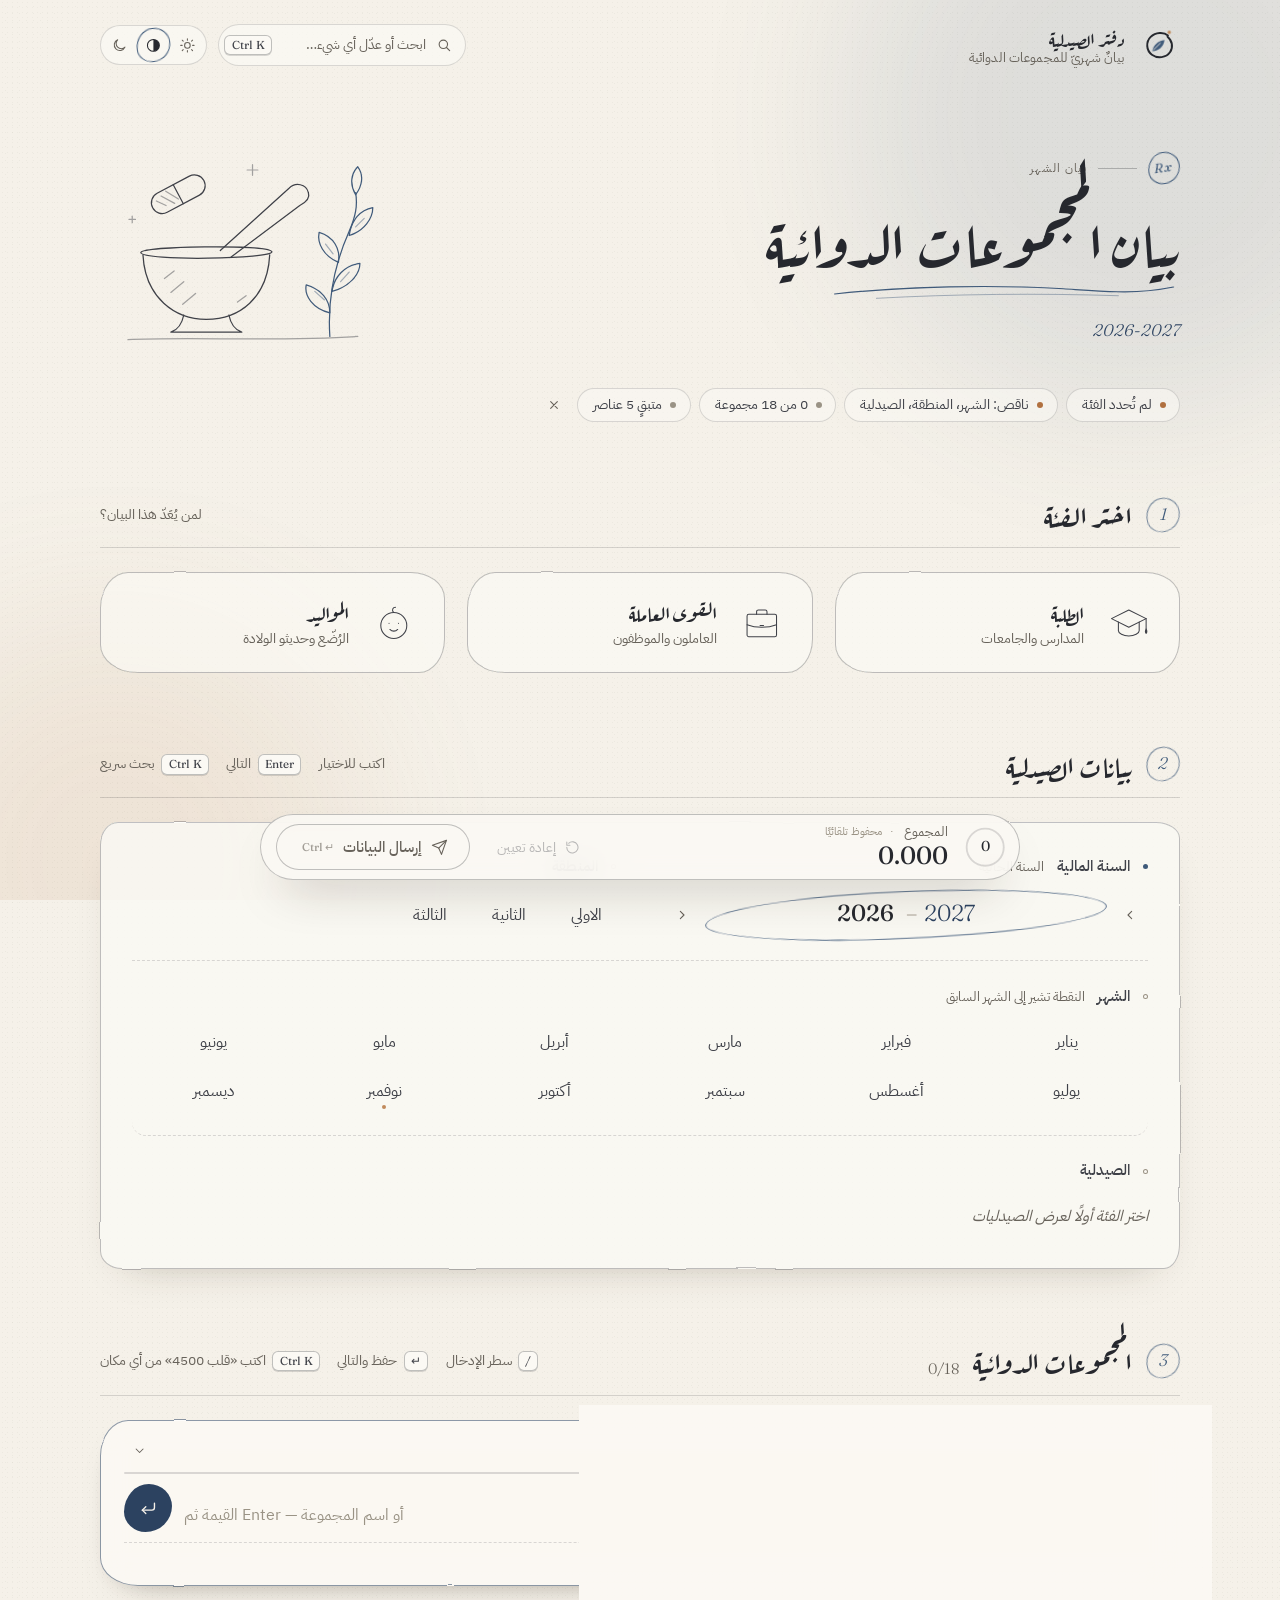
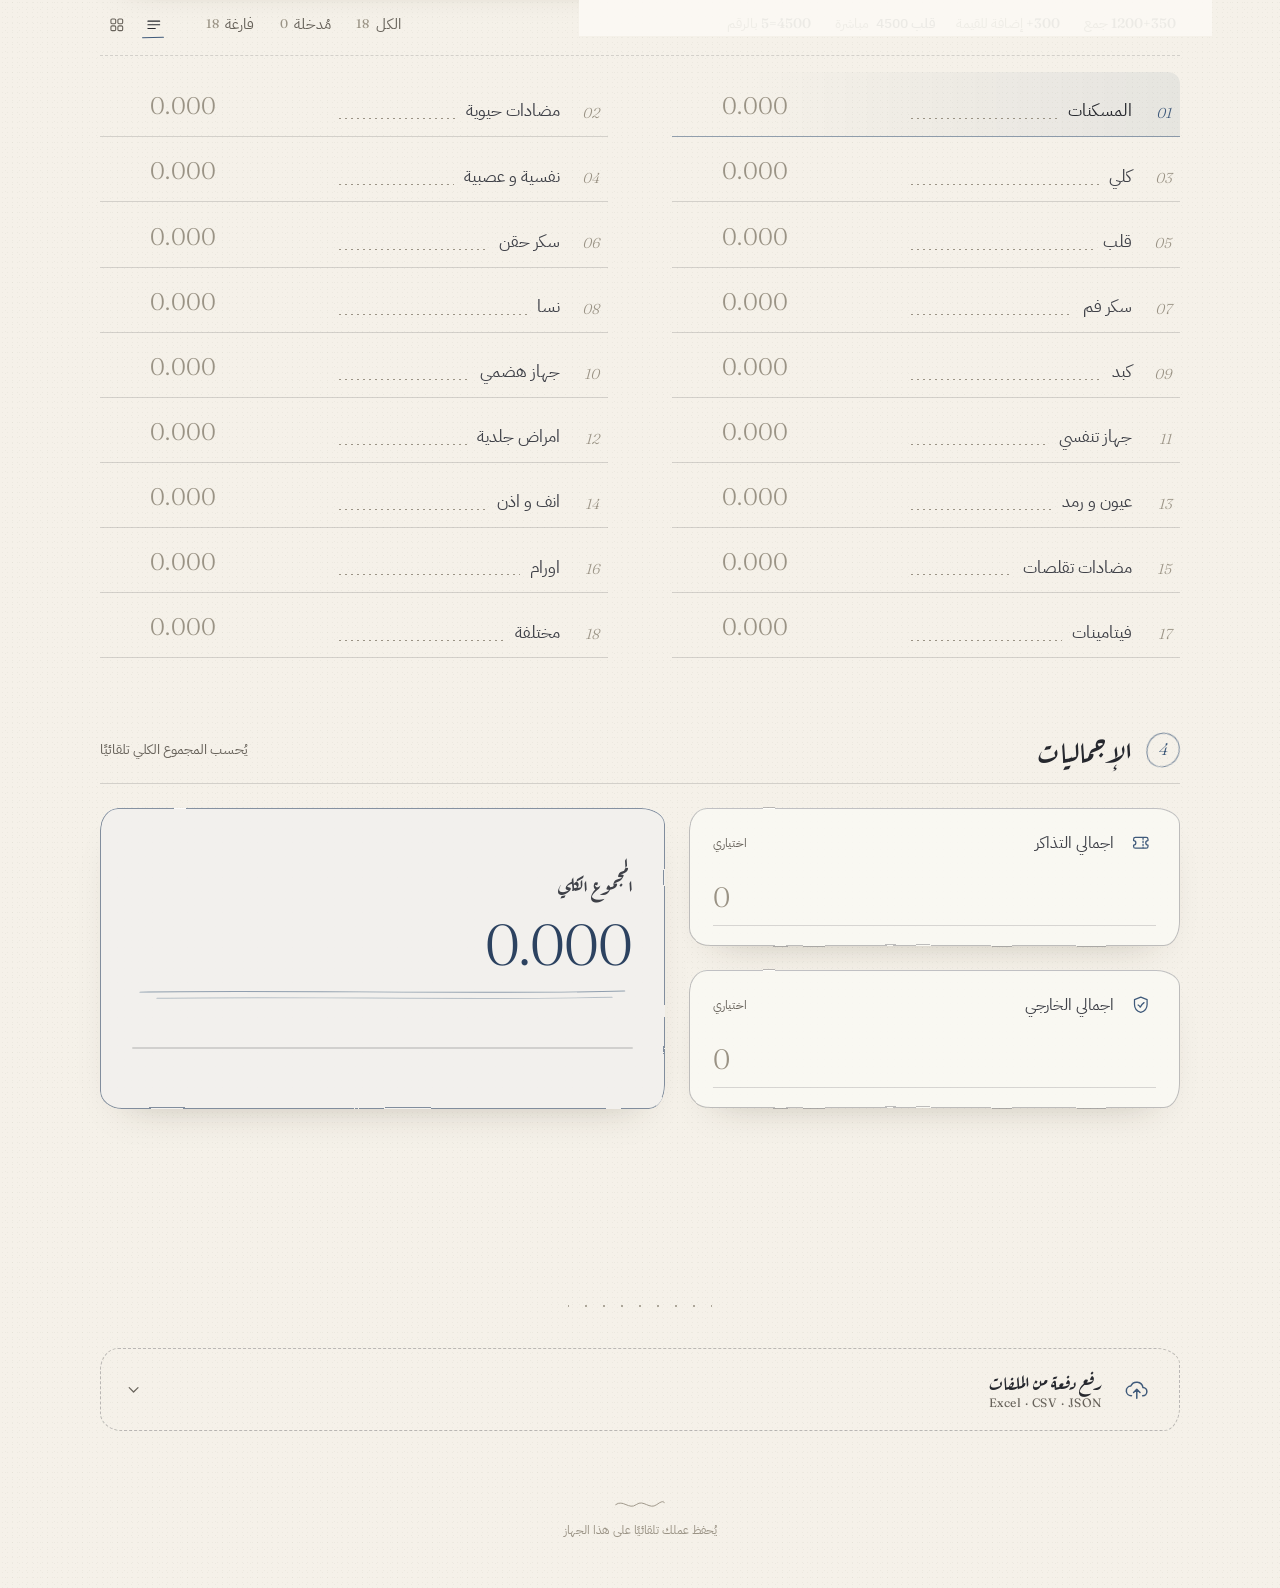
==== commit 2e35d8a9: "Add files via upload" ====
--- a/index.html
+++ b/index.html
@@ -62,6 +62,12 @@
       </span>
     </div>
 
+    <div class="topbar-tools">
+    <button type="button" class="cmd-trigger" id="cmd-trigger" aria-haspopup="dialog" aria-controls="palette" aria-label="ابحث أو عدّل أي شيء">
+      <svg viewBox="0 0 24 24" fill="none" stroke="currentColor" stroke-width="1.6" stroke-linecap="round" stroke-linejoin="round" aria-hidden="true"><circle cx="10.5" cy="10.5" r="6"/><path d="m15 15 4.5 4.5"/></svg>
+      <span class="cmd-trigger-text">ابحث أو عدّل أي شيء…</span>
+      <kbd class="cmd-trigger-kbd" id="cmd-trigger-kbd">Ctrl K</kbd>
+    </button>
     <div class="theme-switch" id="theme-switch" role="radiogroup" aria-label="مظهر الواجهة">
       <span class="theme-thumb" aria-hidden="true"></span>
       <button type="button" class="theme-switch-btn" data-mode="light" role="radio" aria-checked="false" aria-label="فاتح" title="فاتح" tabindex="-1">
@@ -73,6 +79,7 @@
       <button type="button" class="theme-switch-btn" data-mode="dark" role="radio" aria-checked="false" aria-label="داكن" title="داكن" tabindex="-1">
         <svg viewBox="0 0 24 24" fill="none" stroke="currentColor" stroke-width="1.5" stroke-linecap="round" stroke-linejoin="round"><path d="M20 14.5A8 8 0 1 1 9.5 4a6.5 6.5 0 0 0 10.5 10.5z"/></svg>
       </button>
+    </div>
     </div>
   </header>
 
@@ -159,20 +166,22 @@
   <section class="form-step" id="step-fields" aria-labelledby="step-fields-title">
     <div class="step-head">
       <h2 class="caption-box" id="step-fields-title"><span class="caption-step">2</span><span class="caption-text">بيانات الصيدلية</span><svg class="step-tick" viewBox="0 0 24 24" aria-hidden="true"><path pathLength="1" d="M4 13c2 1 4 3 6 6 3-7 7-12 11-15"/></svg></h2>
-      <p class="step-note step-hint"><span><kbd>←→</kbd>اختيار</span><span>اكتب الحرف أو الرقم</span><span><kbd>Enter</kbd>التالي</span></p>
+      <p class="step-note step-hint"><span>اكتب للاختيار</span><span><kbd>Enter</kbd>التالي</span><span><kbd class="js-cmdk">Ctrl K</kbd>بحث سريع</span></p>
     </div>
 
     <div class="card fields-panel">
       <div class="fields-row">
         <div class="field" id="field-year">
-          <span class="field-label" id="label-year">السنة المالية <span class="field-hint" id="year-hint"></span></span>
-          <div class="year-rail" id="year-rail">
+          <span class="field-label" id="label-year"><label for="year-input">السنة المالية</label> <span class="field-hint" id="year-hint"></span></span>
+          <div class="year-type" id="year-type">
             <button type="button" class="rail-nudge" id="year-prev" aria-label="سنة أقدم" tabindex="-1">
+              <svg viewBox="0 0 24 24" fill="none" stroke="currentColor" stroke-width="1.6" stroke-linecap="round" stroke-linejoin="round"><path d="M14.5 6.5 9 12l5.5 5.5"/></svg>
+            </button>
+            <div class="yt-box" id="yt-box">
+              <span class="yt-sizer" id="yt-sizer" data-value="2025"><input type="text" id="year-input" class="yt-input" inputmode="numeric" autocomplete="off" autocorrect="off" spellcheck="false" dir="ltr" maxlength="9" enterkeyhint="next" aria-describedby="year-hint year-tail"></span><span class="yt-ghost" id="yt-ghost" aria-hidden="true"></span><span class="yt-tail" id="year-tail" data-state="none"><span class="yt-dash" aria-hidden="true">–</span><span class="yt-end" id="yt-end"></span></span>
+            </div>
+            <button type="button" class="rail-nudge" id="year-next" aria-label="سنة أحدث" tabindex="-1">
               <svg viewBox="0 0 24 24" fill="none" stroke="currentColor" stroke-width="1.6" stroke-linecap="round" stroke-linejoin="round"><path d="M9.5 6.5 15 12l-5.5 5.5"/></svg>
-            </button>
-            <div class="year-track" id="year-choices" role="radiogroup" aria-labelledby="label-year"></div>
-            <button type="button" class="rail-nudge" id="year-next" aria-label="سنة أحدث" tabindex="-1">
-              <svg viewBox="0 0 24 24" fill="none" stroke="currentColor" stroke-width="1.6" stroke-linecap="round" stroke-linejoin="round"><path d="M14.5 6.5 9 12l5.5 5.5"/></svg>
             </button>
           </div>
           <select id="year" hidden tabindex="-1" aria-hidden="true"><option value="">اختر السنة</option></select>
@@ -215,7 +224,7 @@
   <section class="form-step" id="step-groups" aria-labelledby="step-groups-title">
     <div class="step-head">
       <h2 class="caption-box" id="step-groups-title"><span class="caption-step">3</span><span class="caption-text">المجموعات الدوائية</span><span class="caption-count" id="groups-count">0/18</span><svg class="step-tick" viewBox="0 0 24 24" aria-hidden="true"><path pathLength="1" d="M4 13c2 1 4 3 6 6 3-7 7-12 11-15"/></svg></h2>
-      <p class="step-note step-hint"><span><kbd>/</kbd>سطر الإدخال</span><span><kbd>↵</kbd>حفظ والتالي</span><span><kbd>↑ ↓</kbd>تنقّل</span><span><kbd>Ctrl Z</kbd>تراجع</span></p>
+      <p class="step-note step-hint"><span><kbd>/</kbd>سطر الإدخال</span><span><kbd>↵</kbd>حفظ والتالي</span><span><kbd class="js-cmdk">Ctrl K</kbd>اكتب «قلب 4500» من أي مكان</span></p>
     </div>
 
     <div class="quick-entry" id="quick-entry">
@@ -424,6 +433,23 @@
   </div>
 </dialog>
 
+<dialog id="palette" class="palette" aria-label="لوحة البحث والأوامر">
+  <div class="pal-head">
+    <svg viewBox="0 0 24 24" fill="none" stroke="currentColor" stroke-width="1.6" stroke-linecap="round" stroke-linejoin="round" aria-hidden="true"><circle cx="10.5" cy="10.5" r="6"/><path d="m15 15 4.5 4.5"/></svg>
+    <input type="text" id="pal-input" class="pal-input" dir="auto" autocomplete="off" autocorrect="off" spellcheck="false" enterkeyhint="go" placeholder="ابحث… أو اكتب «قلب 4500» ، «2024» ، «مارس»" role="combobox" aria-expanded="true" aria-controls="pal-list" aria-autocomplete="list">
+    <button type="button" class="pal-close" id="pal-close" aria-label="إغلاق"><kbd>Esc</kbd></button>
+  </div>
+  <div class="pal-body" id="pal-body">
+    <span class="pal-hl" id="pal-hl" aria-hidden="true"></span>
+    <ul id="pal-list" class="pal-list" role="listbox" aria-label="النتائج"></ul>
+    <p class="pal-empty" id="pal-empty" hidden></p>
+  </div>
+  <div class="pal-foot">
+    <p class="pal-flash" id="pal-flash" aria-live="polite"></p>
+    <p class="pal-keys" id="pal-keys"></p>
+  </div>
+</dialog>
+
 <div id="notification-area" class="toast-area" aria-live="polite"></div>
 
 <script>
--- a/css/style.css
+++ b/css/style.css
@@ -25,7 +25,9 @@
   --f-body: 'IBM Plex Sans Arabic', system-ui, sans-serif;
   --f-num: 'Fraunces', Georgia, serif;
   --ease: cubic-bezier(.22, .8, .24, 1);
-  --space: clamp(3.5rem, 7vw, 5.5rem);
+  --space: clamp(3rem, 6vw, 4.5rem);
+  --gap-head: 1.5rem;
+  --pad-card: clamp(1.25rem, 3vw, 2rem);
   color-scheme: light;
 }
 
@@ -104,9 +106,9 @@
 .app-shell {
   position: relative;
   z-index: 1;
-  width: min(1080px, 100% - 2.5rem);
+  width: min(1080px, 100% - 3rem);
   margin-inline: auto;
-  padding-block: 1.6rem 3rem;
+  padding-block: 1.5rem 3rem;
 }
 
 .topbar {
@@ -166,7 +168,7 @@
   grid-template-columns: 1fr auto;
   align-items: center;
   gap: 2rem;
-  padding-block: clamp(2.5rem, 6vw, 4.5rem) clamp(1.5rem, 3vw, 2.5rem);
+  padding-block: clamp(2rem, 5vw, 3.5rem) clamp(1.25rem, 2.5vw, 2rem);
 }
 .masthead-eyebrow {
   display: inline-flex;
@@ -240,7 +242,7 @@
 
 @keyframes draw { to { stroke-dashoffset: 0; } }
 
-.status-bar-wrap { margin-block: .5rem 0; }
+.status-bar-wrap { margin-block: 0; min-height: 2.2rem; }
 .status-bar {
   display: flex;
   flex-wrap: wrap;
@@ -294,12 +296,12 @@
 .form-step { margin-block-start: var(--space); }
 .step-head {
   display: flex;
-  align-items: baseline;
+  align-items: center;
   justify-content: space-between;
   flex-wrap: wrap;
-  gap: .4rem 1.5rem;
-  margin-block-end: 1.6rem;
-  padding-block-end: .9rem;
+  gap: .5rem 1.5rem;
+  margin-block-end: var(--gap-head);
+  padding-block-end: .85rem;
   border-bottom: 1px solid var(--line);
 }
 .caption-box {
@@ -461,19 +463,20 @@
 .class-btn.btn-active .class-icon::after { opacity: .9; transform: rotate(-14deg) scale(1); }
 .class-btn.btn-active .class-check { opacity: 1; transform: none; }
 
-.fields-panel { padding: clamp(1.4rem, 3vw, 2.4rem); display: grid; gap: 0; }
-.fields-row { display: grid; grid-template-columns: minmax(0, 1fr) minmax(0, 1.25fr); gap: 2.5rem; }
-.field { position: relative; padding-block: 1.3rem; border-radius: 14px; }
+.fields-panel { padding: var(--pad-card); display: grid; gap: 0; }
+.fields-row { display: grid; grid-template-columns: minmax(0, 1fr) minmax(0, 1fr); gap: 0 clamp(1.5rem, 4vw, 3rem); align-items: start; }
+.field { position: relative; padding-block: 1.4rem; border-radius: 14px; min-width: 0; }
 .fields-row .field { padding-block-start: 0; }
 .fields-panel > .field, .fields-row { border-bottom: 1px dashed var(--line); }
 .fields-panel > .field:last-child { border-bottom: 0; padding-block-end: 0; }
-.fields-row { padding-block-end: .2rem; }
+.fields-row .choice-seg { min-height: 2.9rem; align-items: center; }
 .field-label {
   display: flex;
   align-items: baseline;
   flex-wrap: wrap;
   gap: .3rem .8rem;
-  margin-block-end: .85rem;
+  min-height: 1.6rem;
+  margin-block-end: .75rem;
   font-size: .92rem;
   font-weight: 500;
   color: var(--ink-2);
@@ -493,38 +496,10 @@
 .field-hint .link-btn { font-size: .84rem; }
 .field-hint.is-complete { color: var(--good); }
 
-.year-stepper { display: flex; align-items: center; gap: .35rem; }
-.stepper-btn {
-  width: 2.3rem; height: 2.3rem;
-  display: grid; place-items: center;
-  border-radius: 50%;
-  color: var(--ink-2);
-  box-shadow: inset 0 0 0 1px var(--line);
-  transition: color .3s, box-shadow .3s, background .3s;
-}
-.stepper-btn svg { width: 1rem; height: 1rem; }
-.stepper-btn:hover:not(:disabled) { color: var(--accent-ink); box-shadow: inset 0 0 0 1px var(--accent); }
-.stepper-btn:disabled { opacity: .3; }
-.stepper-value {
-  flex: 1;
-  min-width: 0;
-  display: inline-flex;
-  align-items: baseline;
-  justify-content: center;
-  gap: .55rem;
-  padding: .3rem .6rem;
-  border-radius: 12px;
-  transition: background .3s;
-}
-.stepper-value:hover { background: var(--accent-wash); }
-.stepper-num { font-family: var(--f-num); font-size: 1.35rem; font-weight: 300; letter-spacing: .01em; direction: ltr; }
-.stepper-tag { font-family: var(--f-hand); font-size: .85rem; color: var(--accent); }
-.stepper-empty { font-size: .92rem; color: var(--muted); }
-
-.choice-group { display: flex; flex-wrap: wrap; gap: .45rem 1rem; }
-.choice-seg { gap: .4rem 1.4rem; }
-.choice-months { display: grid; grid-template-columns: repeat(6, 1fr); gap: .35rem .5rem; }
-.choice-pharmacies { gap: .35rem 1rem; }
+.choice-group { display: flex; flex-wrap: wrap; gap: .4rem .6rem; }
+.choice-seg { gap: .4rem 1rem; }
+.choice-months { display: grid; grid-template-columns: repeat(6, minmax(0, 1fr)); gap: .4rem .5rem; }
+.choice-pharmacies { gap: .4rem .5rem; }
 .choice {
   position: relative;
   display: inline-flex;
@@ -585,9 +560,12 @@
   display: flex;
   flex-wrap: wrap;
   align-items: center;
-  gap: 1rem 2rem;
-  margin-block-end: 1.8rem;
-}
+  gap: .75rem 1.5rem;
+  margin-block-end: 1rem;
+  padding-block-end: .75rem;
+  border-bottom: 1px dashed var(--line);
+}
+.groups-toolbar .seg:first-of-type { margin-inline-start: auto; }
 .search-box {
   flex: 1 1 260px;
   display: flex;
@@ -658,7 +636,8 @@
   grid-template-areas: "idx name lead field clear";
   align-items: end;
   column-gap: .6rem;
-  padding: .8rem .35rem .55rem;
+  min-height: 3.6rem;
+  padding: .7rem .5rem .55rem;
   background: none;
   box-shadow: none;
   border-radius: 0;
@@ -818,9 +797,9 @@
 }
 .link-btn:hover { text-decoration-color: var(--accent); }
 
-.totals-layout { display: grid; grid-template-columns: minmax(0, 1fr) minmax(0, 1.15fr); gap: clamp(1rem, 2.5vw, 1.6rem); align-items: stretch; }
-.totals-grid { display: grid; gap: clamp(1rem, 2.5vw, 1.6rem); }
-.total-field { display: flex; flex-direction: column; justify-content: space-between; gap: 1rem; padding: 1.3rem 1.5rem; cursor: text; }
+.totals-layout { display: grid; grid-template-columns: minmax(0, 1fr) minmax(0, 1.15fr); gap: clamp(1rem, 2.5vw, 1.5rem); align-items: stretch; }
+.totals-grid { display: grid; gap: clamp(1rem, 2.5vw, 1.5rem); }
+.total-field { display: flex; flex-direction: column; justify-content: space-between; gap: .9rem; padding: 1.25rem 1.5rem; cursor: text; }
 .total-field-head { display: flex; align-items: center; gap: .75rem; font-size: 1rem; color: var(--ink-2); }
 .total-field-icon { width: 1.9rem; height: 1.9rem; display: grid; place-items: center; color: var(--accent); }
 .total-field-icon svg { width: 1.35rem; height: 1.35rem; }
@@ -836,7 +815,7 @@
   display: flex;
   flex-direction: column;
   justify-content: center;
-  padding: clamp(1.6rem, 3.5vw, 2.6rem);
+  padding: var(--pad-card);
   overflow: hidden;
   background: color-mix(in srgb, var(--sheet) 88%, var(--accent) 5%);
 }
@@ -857,7 +836,7 @@
 }
 .total-rule { width: 100%; height: .9rem; margin-block: .6rem .2rem; fill: none; stroke: var(--accent); stroke-width: .9; stroke-linecap: round; opacity: .55; overflow: visible; }
 .total-rule path + path { opacity: .6; }
-.total-meta { min-height: 1.5em; margin: .5rem 0 1rem; font-size: .9rem; color: var(--muted); }
+.total-meta { min-height: 1.5em; margin: .35rem 0 .9rem; font-size: .9rem; color: var(--muted); }
 .total-progress { display: block; height: 2px; border-radius: 2px; background: var(--line); overflow: hidden; }
 .total-progress-fill { display: block; height: 100%; width: 0; background: var(--accent); border-radius: inherit; transition: width .8s var(--ease); }
 .total-card.is-bumped #total { animation: bump .55s var(--ease); }
@@ -865,10 +844,10 @@
 
 .action-dock {
   position: sticky;
-  bottom: max(1rem, env(safe-area-inset-bottom));
+  bottom: calc(max(1rem, env(safe-area-inset-bottom)) + .25rem);
   z-index: 30;
   width: min(100%, 760px);
-  margin: calc(var(--space) * .8) auto 0;
+  margin: calc(var(--space) * .75) auto 0;
   display: flex;
   align-items: center;
   gap: .9rem;
@@ -966,7 +945,7 @@
   opacity: .8;
 }
 
-.upload-section { margin-block-start: 2.5rem; }
+.upload-section { margin-block-start: 2.25rem; }
 .upload-toggle {
   position: relative;
   width: 100%;
@@ -1157,100 +1136,264 @@
 .field.needs-attention { animation-name: attention-soft; }
 @keyframes attention-soft { 0%, 100% { background: transparent; } 30% { background: var(--accent-wash-2); } }
 
-/* ───────── Year rail: three years on a ruled line, the chosen one circled in ink ───────── */
-.year-rail { display: flex; align-items: center; gap: .25rem; }
+/* ───────── Typed fiscal year: write "2024", the season finishes itself → 2024 – 2025 ───────── */
+.year-type { display: flex; align-items: center; gap: .3rem; min-height: 2.9rem; }
 .rail-nudge {
-  width: 2rem; height: 2.6rem; flex: none;
+  width: 2.25rem; height: 2.25rem; flex: none;
   display: grid; place-items: center;
   color: var(--muted);
-  border-radius: 10px;
-  transition: color .3s, background .3s, opacity .3s;
+  border-radius: 50%;
+  transition: color .25s, background .25s, opacity .25s, transform .2s var(--ease);
 }
 .rail-nudge svg { width: 1rem; height: 1rem; }
 .rail-nudge:hover:not(:disabled) { color: var(--accent-ink); background: var(--accent-wash); }
 .rail-nudge:disabled { opacity: .2; }
-.year-track {
+.yt-box {
   position: relative;
   flex: 1; min-width: 0;
-  display: grid;
-  grid-template-columns: repeat(3, minmax(0, 1fr));
-  gap: .25rem;
-}
-.year-track::before {
-  content: '';
-  position: absolute;
-  inset-inline: .4rem;
-  bottom: .2rem;
-  height: 1px;
-  background: radial-gradient(circle, var(--faint) .7px, transparent 1.1px) left 0 bottom 0 / 6px 2px repeat-x;
-  opacity: .7;
-  pointer-events: none;
-}
-.year-track.is-sliding .year-chip { animation: yslide .45s var(--ease) both; }
-.year-track.is-sliding[data-slide="back"] .year-chip { animation-name: yslide-back; }
-.year-track.is-sliding .year-chip:nth-child(2) { animation-delay: .03s; }
-.year-track.is-sliding .year-chip:nth-child(3) { animation-delay: .06s; }
-@keyframes yslide { from { opacity: 0; transform: translateX(-14px); } }
-@keyframes yslide-back { from { opacity: 0; transform: translateX(14px); } }
-.year-chip {
-  position: relative;
-  display: inline-flex;
+  display: flex;
   align-items: baseline;
   justify-content: center;
-  gap: .12rem;
-  min-height: 2.75rem;
-  padding: .2rem .3rem;
+  min-height: 2.9rem;
+  padding: .3rem 1rem .35rem;
   direction: ltr;
   font-family: var(--f-num);
   font-variant-numeric: tabular-nums lining-nums;
-  color: var(--muted);
+  font-size: 1.45rem;
+  line-height: 1.5;
+  white-space: nowrap;
   border-radius: 999px;
-  white-space: nowrap;
-  transition: color .3s, background .3s;
-}
-.yc-a { font-size: .86rem; font-weight: 300; opacity: .75; }
-.yc-sep { font-size: .8rem; opacity: .5; }
-.yc-b { font-size: 1.22rem; font-weight: 450; color: var(--ink-2); transition: color .3s; }
-.year-chip:hover { background: var(--accent-wash); color: var(--ink-2); }
-.year-chip.is-current::after {
+  cursor: text;
+  transition: background .3s var(--ease);
+}
+/* dotted rule underneath, like the ledger leaders */
+.yt-box::after {
   content: '';
   position: absolute;
-  bottom: .1rem; left: 50%;
-  width: 4px; height: 4px; margin-left: -2px;
-  border-radius: 50%;
-  background: var(--warm);
-}
-.year-chip::before {
+  inset-inline: 1.2rem;
+  bottom: .3rem;
+  height: 2px;
+  background: radial-gradient(circle, var(--faint) .7px, transparent 1.1px) left 0 bottom 0 / 6px 2px repeat-x;
+  opacity: .6;
+  transition: opacity .3s;
+  pointer-events: none;
+}
+/* the same pen loop every chosen value gets */
+.yt-box::before {
   content: '';
   position: absolute;
-  inset: 0 -2px;
+  inset: -1px 0;
   border: 1.25px solid var(--accent);
   border-radius: var(--loop);
   opacity: 0;
-  transform: rotate(-3deg) scale(.86);
+  transform: rotate(-2deg) scale(.9);
   transition: opacity .35s var(--ease), transform .55s var(--ease);
   filter: url(#sketch-soft);
   pointer-events: none;
 }
-.year-chip.is-on { color: var(--accent-ink); }
-.year-chip.is-on .yc-b { color: var(--accent-ink); }
-.year-chip.is-on::before { opacity: 1; transform: rotate(-3deg) scale(1); }
-.year-chip:focus-visible { outline-offset: 2px; border-radius: 999px; }
-.year-rail { container-type: inline-size; }
-@container (max-width: 380px) {
-  .year-chip { flex-direction: column; align-items: center; gap: 0; min-height: 3.3rem; line-height: 1.15; padding-block: .25rem .35rem; }
-  .yc-sep { display: none; }
-  .year-chip::before { inset: -1px 4px; }
-  .year-chip.is-current::after { bottom: .05rem; }
-}
+.field-year.is-filled .yt-box::before, #field-year.is-filled .yt-box::before { opacity: .85; transform: rotate(-2deg) scale(1); }
+.yt-box:hover { background: var(--accent-wash); }
+#field-year.is-typing .yt-box { background: var(--accent-wash); }
+#field-year.is-typing .yt-box::before { opacity: 1; transform: rotate(-1deg) scale(1.02); }
+#field-year.is-typing .yt-box::after, #field-year.is-filled .yt-box::after { opacity: 0; }
+.yt-sizer { display: inline-flex; }
+.yt-input {
+  width: 4.12ch;
+  min-width: .12ch;
+  border: 0;
+  padding: 0;
+  margin: 0;
+  background: none;
+  font: inherit;
+  font-weight: 450;
+  letter-spacing: .01em;
+  color: var(--ink);
+  caret-color: var(--accent);
+  text-align: left;
+}
+.yt-input::selection { background: var(--accent-wash-2); }
+.yt-ghost { color: var(--faint); font-weight: 300; letter-spacing: .01em; pointer-events: none; }
+.yt-tail {
+  display: inline-flex;
+  align-items: baseline;
+  gap: .45rem;
+  margin-inline-start: .5rem;
+  color: var(--accent-ink);
+  transition: opacity .35s var(--ease), transform .45s var(--ease), color .3s;
+}
+.yt-dash { color: var(--faint); font-weight: 300; }
+.yt-end { display: inline-block; font-weight: 300; }
+.yt-tail[data-state="none"] { opacity: 0; transform: translateX(-.5rem); }
+.yt-tail[data-state="ghost"] { opacity: .4; color: var(--muted); }
+.yt-tail[data-state="on"] { opacity: 1; transform: none; }
+.year-type.is-invalid .yt-input { color: var(--bad); }
+.year-type.is-invalid .yt-box::before { border-color: var(--bad); }
+.field-hint .is-bad { color: var(--bad); }
+.field-hint kbd { font-size: .68rem; padding: 0 .35rem; }
+
+/* ───────── Command palette ───────── */
+.topbar-tools { display: flex; align-items: center; gap: .7rem; min-width: 0; }
+.cmd-trigger {
+  display: inline-flex;
+  align-items: center;
+  gap: .6rem;
+  min-width: 15.5rem;
+  height: 2.6rem;
+  padding-inline: .85rem .4rem;
+  font-size: .88rem;
+  color: var(--muted);
+  border-radius: 999px;
+  background: color-mix(in srgb, var(--sheet) 70%, transparent);
+  box-shadow: inset 0 0 0 1px var(--line);
+  transition: color .25s, box-shadow .25s, background .25s, transform .2s var(--ease);
+}
+.cmd-trigger > svg { width: 1.05rem; height: 1.05rem; flex: none; }
+.cmd-trigger:hover { color: var(--ink-2); box-shadow: inset 0 0 0 1px var(--line-2); background: var(--sheet); }
+.cmd-trigger-text { flex: 1; text-align: start; white-space: nowrap; }
+.cmd-trigger-kbd { flex: none; }
+
+.palette {
+  width: min(640px, calc(100% - 1.5rem));
+  max-width: none;
+  max-height: min(580px, calc(100dvh - 8rem));
+  margin: max(9vh, 4.5rem) auto auto;
+  padding: 0;
+  border: 0;
+  border-radius: 24px;
+  color: var(--ink);
+  background: color-mix(in srgb, var(--sheet) 97%, transparent);
+  box-shadow: inset 0 0 0 1px var(--line-2), 0 50px 100px -40px rgba(30, 22, 10, .55), 0 18px 36px -24px rgba(30, 22, 10, .3);
+  overflow: hidden;
+}
+:root[data-theme="dark"] .palette { box-shadow: inset 0 0 0 1px var(--line-2), 0 50px 100px -30px rgba(0, 0, 0, .9); }
+.palette[open] { display: flex; flex-direction: column; animation: pal-in .2s var(--ease); }
+.palette.is-closing { animation: pal-out .15s ease-in forwards; }
+.palette::backdrop { background: color-mix(in srgb, var(--paper) 50%, transparent); -webkit-backdrop-filter: blur(5px); backdrop-filter: blur(5px); }
+.palette[open]::backdrop { animation: fade-in .2s var(--ease); }
+.palette.is-closing::backdrop { animation: fade-out .15s ease-in forwards; }
+@keyframes pal-in { from { opacity: 0; transform: translateY(-8px) scale(.985); } }
+@keyframes pal-out { to { opacity: 0; transform: translateY(-6px) scale(.985); } }
+@keyframes fade-in { from { opacity: 0; } }
+@keyframes fade-out { to { opacity: 0; } }
+.pal-head {
+  flex: none;
+  display: flex;
+  align-items: center;
+  gap: .8rem;
+  padding: 1rem 1.25rem;
+  border-bottom: 1px solid var(--line);
+  color: var(--accent);
+}
+.pal-head > svg { width: 1.25rem; height: 1.25rem; flex: none; }
+.pal-input {
+  flex: 1;
+  min-width: 0;
+  border: 0;
+  background: none;
+  padding: .2rem 0;
+  font-size: 1.15rem;
+  color: var(--ink);
+  caret-color: var(--accent);
+}
+.pal-input::placeholder { color: var(--faint); font-size: 1rem; }
+.pal-close { flex: none; color: var(--muted); border-radius: 8px; }
+.pal-close kbd { font-size: .7rem; }
+.pal-body {
+  position: relative;
+  flex: 1;
+  min-height: 0;
+  overflow-y: auto;
+  overscroll-behavior: contain;
+  padding: .45rem .55rem .7rem;
+  scrollbar-width: thin;
+  scrollbar-color: var(--line-2) transparent;
+}
+.pal-hl {
+  position: absolute;
+  top: 0;
+  inset-inline: .55rem;
+  height: 3rem;
+  border-radius: 14px;
+  background: var(--accent-wash-2);
+  pointer-events: none;
+  opacity: 0;
+  transition: transform .14s cubic-bezier(.3, .7, .3, 1), height .14s cubic-bezier(.3, .7, .3, 1), opacity .15s;
+  will-change: transform;
+}
+.pal-hl.no-anim { transition: none; }
+.pal-list { list-style: none; margin: 0; padding: 0; }
+.pal-sec {
+  position: relative;
+  padding: .85rem .8rem .3rem;
+  font-size: .74rem;
+  font-weight: 500;
+  letter-spacing: .03em;
+  color: var(--muted);
+}
+.pal-sec:first-child { padding-top: .35rem; }
+.pal-item {
+  position: relative;
+  display: flex;
+  align-items: center;
+  gap: .8rem;
+  min-height: 3rem;
+  padding: .45rem .8rem;
+  border-radius: 14px;
+  cursor: pointer;
+  -webkit-tap-highlight-color: transparent;
+  touch-action: manipulation;
+}
+.pal-item.is-disabled { cursor: default; opacity: .5; }
+.pi-icon { width: 2rem; height: 2rem; flex: none; display: grid; place-items: center; color: var(--muted); border-radius: 10px; box-shadow: inset 0 0 0 1px var(--line); transition: color .15s, box-shadow .15s; }
+.pi-icon svg { width: 1.1rem; height: 1.1rem; }
+.pi-badge { font-family: var(--f-num); font-style: italic; font-size: .85rem; color: var(--accent); font-variant-numeric: tabular-nums; }
+.pal-item[aria-selected="true"] .pi-icon { color: var(--accent-ink); box-shadow: inset 0 0 0 1px color-mix(in srgb, var(--accent) 45%, transparent); }
+.pi-main { flex: 1; min-width: 0; display: flex; flex-direction: column; line-height: 1.35; }
+.pi-title { font-size: 1rem; color: var(--ink); white-space: nowrap; overflow: hidden; text-overflow: ellipsis; }
+.pi-sub { font-size: .79rem; color: var(--muted); white-space: nowrap; overflow: hidden; text-overflow: ellipsis; }
+.pi-val { flex: none; font-family: var(--f-num); font-size: 1.02rem; color: var(--ink-2); font-variant-numeric: tabular-nums lining-nums; }
+.pi-val.is-dim { color: var(--faint); }
+.pi-val.is-strong { font-size: 1.2rem; font-weight: 500; color: var(--accent-ink); }
+.pi-check { flex: none; width: 1rem; height: 1rem; color: var(--accent); }
+.pi-check svg { width: 100%; height: 100%; stroke-width: 2.4; }
+.pi-kind { flex: none; font-size: .7rem; color: var(--muted); padding: .1rem .5rem; border-radius: 999px; box-shadow: inset 0 0 0 1px var(--line); }
+.pal-item.is-danger .pi-title, .pal-item.pi-error .pi-sub { color: var(--bad); }
+.pal-item.pi-hint .pi-icon { color: var(--warn); }
+.pal-empty { margin: 0; padding: 2.4rem 1rem; text-align: center; font-size: .95rem; color: var(--muted); }
+.pal-empty b { color: var(--ink-2); font-weight: 500; }
+.pal-foot {
+  flex: none;
+  display: flex;
+  align-items: center;
+  justify-content: space-between;
+  gap: .5rem 1rem;
+  min-height: 2.75rem;
+  padding: .5rem 1.25rem;
+  border-top: 1px solid var(--line);
+  font-size: .78rem;
+  color: var(--muted);
+}
+.pal-flash { margin: 0; display: inline-flex; align-items: center; gap: .45rem; min-width: 0; color: var(--ink-2); white-space: nowrap; overflow: hidden; text-overflow: ellipsis; }
+.pal-flash b { font-family: var(--f-num); font-weight: 500; color: var(--accent-ink); }
+.pf-ok { width: .95rem; height: .95rem; flex: none; color: var(--good); }
+.pf-ok svg { width: 100%; height: 100%; }
+.pal-keys { margin: 0 0 0 0; margin-inline-start: auto; display: flex; gap: .9rem; white-space: nowrap; }
+.pal-keys span { display: inline-flex; align-items: center; gap: .35rem; }
+.pal-keys kbd { font-size: .66rem; }
+
+/* ───────── Buttery press feedback ───────── */
+button, [role="option"], .choice, .class-btn { touch-action: manipulation; }
+.choice:active, .seg-btn:active, .dock-btn:active:not(:disabled), .rail-nudge:active:not(:disabled), .qe-nudge:active, .cmd-trigger:active, .theme-switch-btn:active, .status-chip:active { transform: scale(.96); }
+.class-btn:active { transform: translateY(0) scale(.985); }
+.seg-btn, .dock-btn, .qe-nudge, .theme-switch-btn, .status-chip { transition-property: color, background, box-shadow, opacity, transform; transition-duration: .25s; transition-timing-function: var(--ease); }
 
 /* ───────── Quick-entry console: a single ruled line on the page ───────── */
 .quick-entry {
   position: sticky;
   top: .75rem;
   z-index: 20;
-  margin-block-end: 1.6rem;
-  padding: 1rem clamp(1rem, 2.5vw, 1.6rem) .8rem;
+  margin-block-end: 1.25rem;
+  padding: .9rem clamp(1rem, 2.5vw, 1.5rem) .7rem;
   border-radius: var(--wob-lg);
   background: color-mix(in srgb, var(--sheet) 92%, transparent);
   -webkit-backdrop-filter: blur(14px) saturate(1.1);
@@ -1326,7 +1469,7 @@
   background: var(--accent);
   transition: width .6s var(--ease);
 }
-.qe-line { display: flex; align-items: center; gap: .6rem; padding-block-start: .55rem; }
+.qe-line { display: flex; align-items: center; gap: .75rem; padding-block: .6rem .5rem; }
 .qe-field {
   flex: 1;
   min-width: 0;
@@ -1383,8 +1526,8 @@
   justify-content: space-between;
   flex-wrap: wrap;
   gap: .3rem 1rem;
-  min-height: 1.9rem;
-  padding-block-start: .3rem;
+  min-height: 2rem;
+  padding-block-start: .45rem;
   border-top: 1px dashed var(--line);
 }
 .qe-preview { margin: 0; font-size: .95rem; color: var(--ink-2); min-width: 0; }
@@ -1407,12 +1550,13 @@
 .qe-last.is-new { animation: qlast .5s var(--ease); }
 @keyframes qlast { from { opacity: 0; transform: translateY(4px); } }
 .qe-syntax {
-  flex: 1 1 260px;
+  flex: 1 1 320px;
   display: flex;
   flex-wrap: wrap;
-  gap: .3rem 1.2rem;
+  gap: .35rem 1.25rem;
   margin: 0;
   font-size: .86rem;
+  line-height: 1.6;
   color: var(--muted);
 }
 .qe-syntax b { font-family: var(--f-num); font-weight: 500; color: var(--ink-2); margin-inline-end: .25rem; }
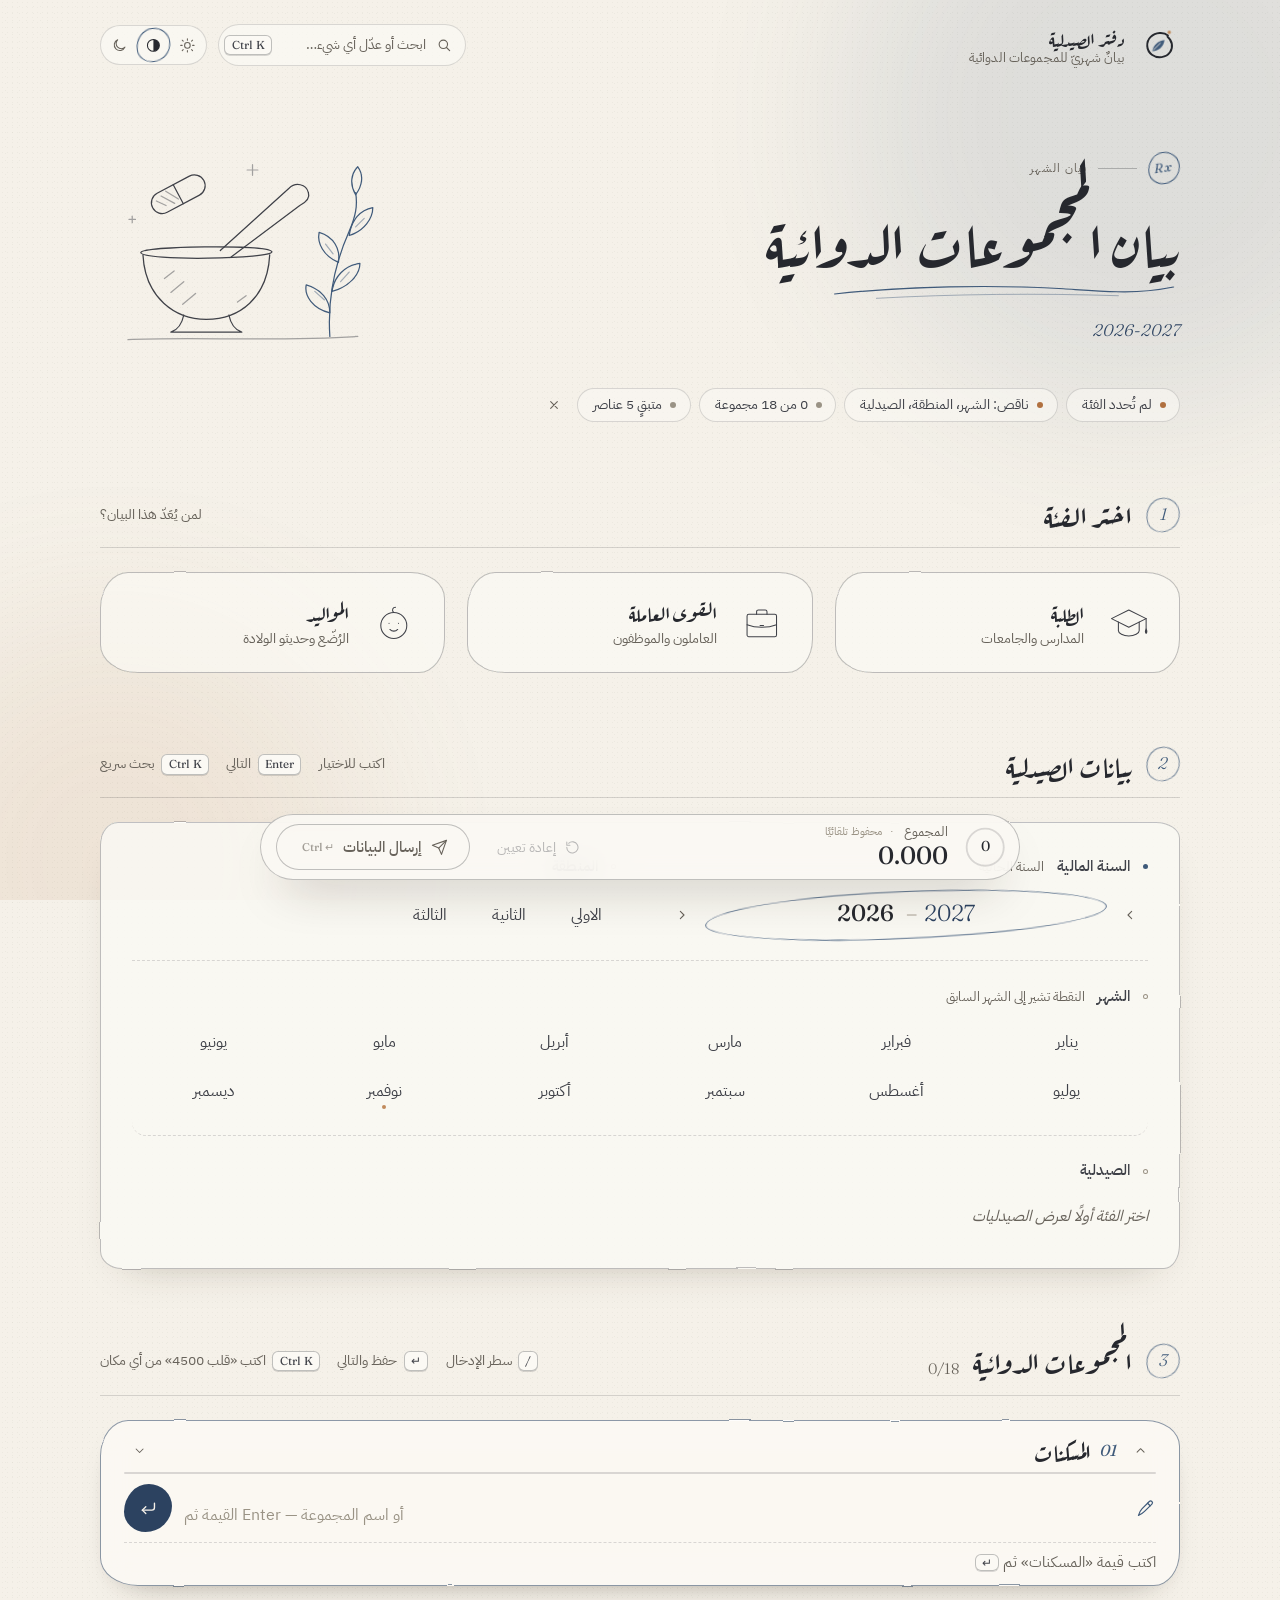
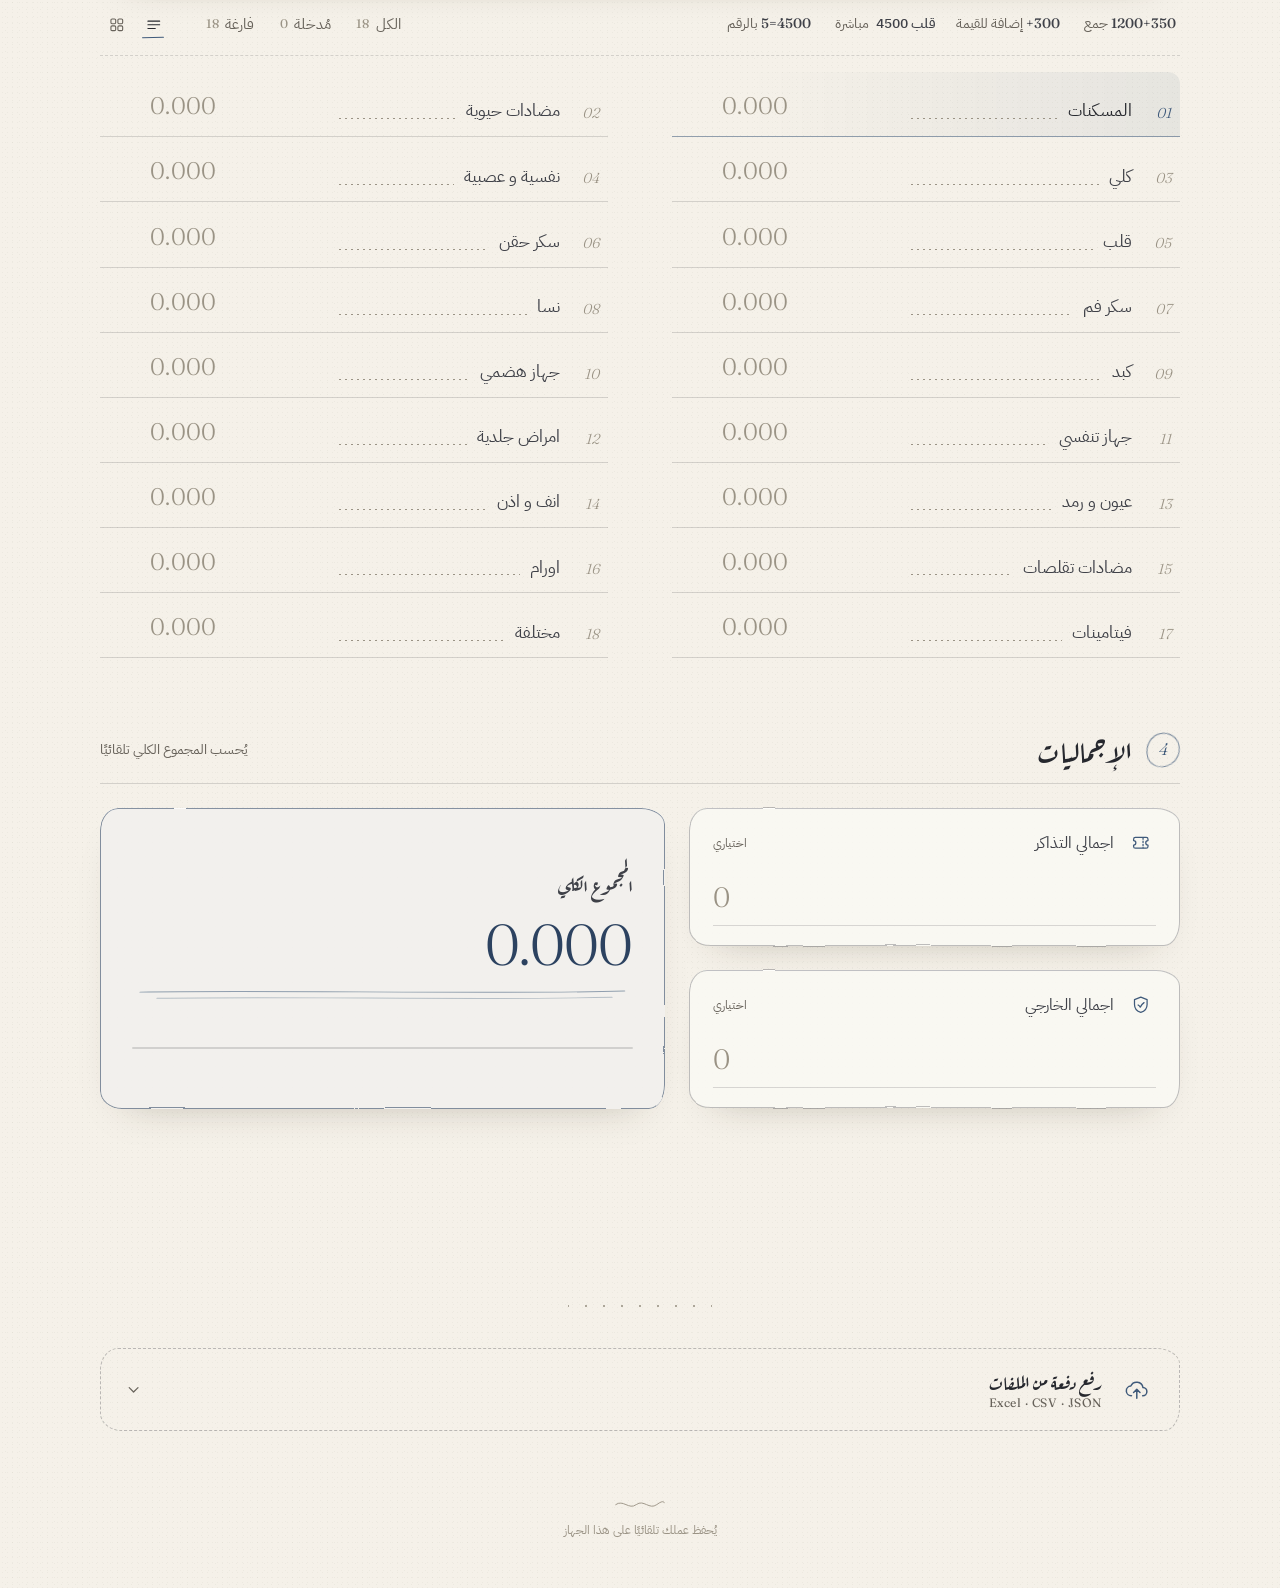
==== commit 1b88d7ea: "refactor: extract pure helpers into js/core.js with a test page Co-Authored-By: Claude Sonnet 5.5 <n" ====
--- a/index.html
+++ b/index.html
@@ -467,6 +467,7 @@
   if (document.readyState === 'complete') ready(); else window.addEventListener('load', ready);
 })();
 </script>
+<script src="js/core.js" defer></script>
 <script src="js/app.js" defer></script>
 </body>
 </html>
--- a/css/style.css
+++ b/css/style.css
@@ -1136,7 +1136,6 @@
 .field.needs-attention { animation-name: attention-soft; }
 @keyframes attention-soft { 0%, 100% { background: transparent; } 30% { background: var(--accent-wash-2); } }
 
-/* ───────── Typed fiscal year: write "2024", the season finishes itself → 2024 – 2025 ───────── */
 .year-type { display: flex; align-items: center; gap: .3rem; min-height: 2.9rem; }
 .rail-nudge {
   width: 2.25rem; height: 2.25rem; flex: none;
@@ -1166,7 +1165,6 @@
   cursor: text;
   transition: background .3s var(--ease);
 }
-/* dotted rule underneath, like the ledger leaders */
 .yt-box::after {
   content: '';
   position: absolute;
@@ -1178,7 +1176,6 @@
   transition: opacity .3s;
   pointer-events: none;
 }
-/* the same pen loop every chosen value gets */
 .yt-box::before {
   content: '';
   position: absolute;
@@ -1231,7 +1228,6 @@
 .field-hint .is-bad { color: var(--bad); }
 .field-hint kbd { font-size: .68rem; padding: 0 .35rem; }
 
-/* ───────── Command palette ───────── */
 .topbar-tools { display: flex; align-items: center; gap: .7rem; min-width: 0; }
 .cmd-trigger {
   display: inline-flex;
@@ -1381,13 +1377,11 @@
 .pal-keys span { display: inline-flex; align-items: center; gap: .35rem; }
 .pal-keys kbd { font-size: .66rem; }
 
-/* ───────── Buttery press feedback ───────── */
 button, [role="option"], .choice, .class-btn { touch-action: manipulation; }
 .choice:active, .seg-btn:active, .dock-btn:active:not(:disabled), .rail-nudge:active:not(:disabled), .qe-nudge:active, .cmd-trigger:active, .theme-switch-btn:active, .status-chip:active { transform: scale(.96); }
 .class-btn:active { transform: translateY(0) scale(.985); }
 .seg-btn, .dock-btn, .qe-nudge, .theme-switch-btn, .status-chip { transition-property: color, background, box-shadow, opacity, transform; transition-duration: .25s; transition-timing-function: var(--ease); }
 
-/* ───────── Quick-entry console: a single ruled line on the page ───────── */
 .quick-entry {
   position: sticky;
   top: .75rem;
@@ -1562,7 +1556,6 @@
 .qe-syntax b { font-family: var(--f-num); font-weight: 500; color: var(--ink-2); margin-inline-end: .25rem; }
 .qe-syntax b.is-word { font-family: var(--f-body); }
 
-/* target row in the ledger + landing flash */
 .group-card.is-target .group-index { color: var(--accent); }
 .group-card.is-target .group-name { color: var(--ink); }
 .groups-grid.is-list .group-card.is-target { background: linear-gradient(to left, var(--accent-wash), transparent 85%); border-radius: 12px 12px 0 0; }
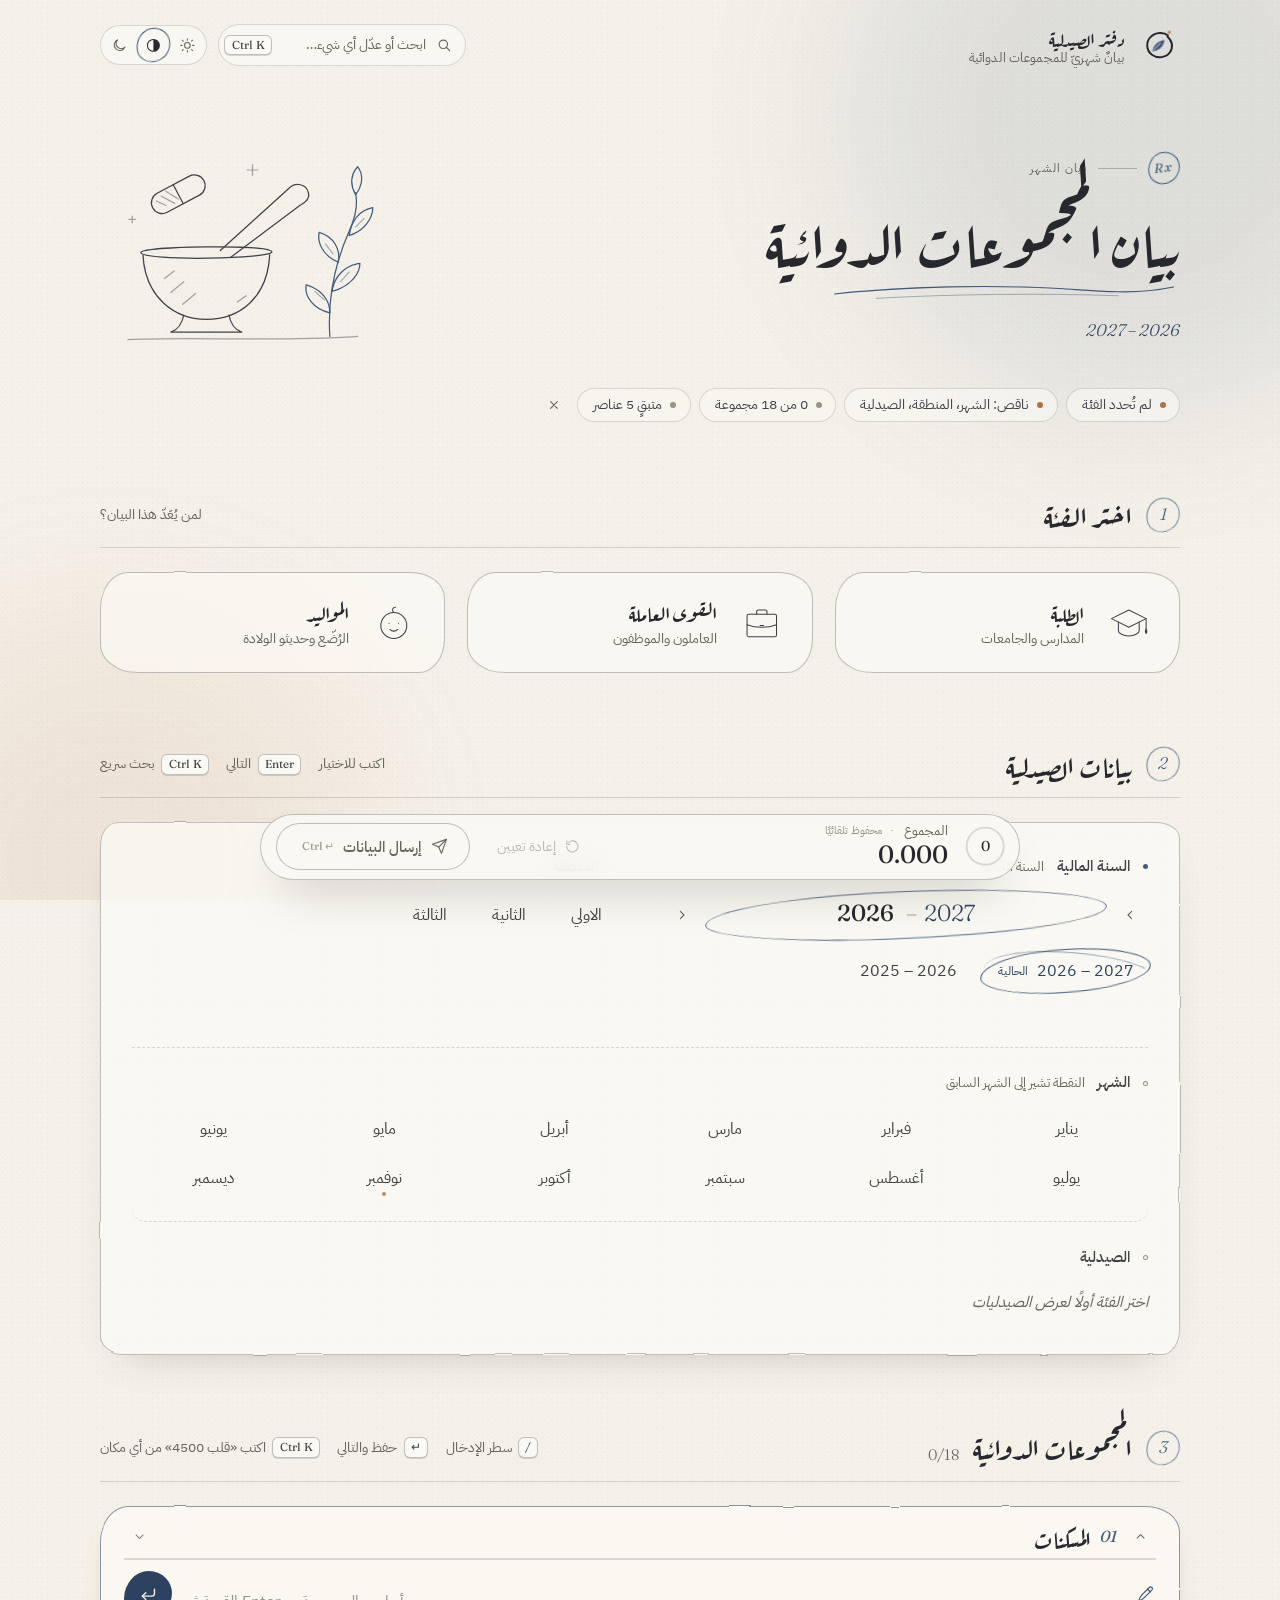
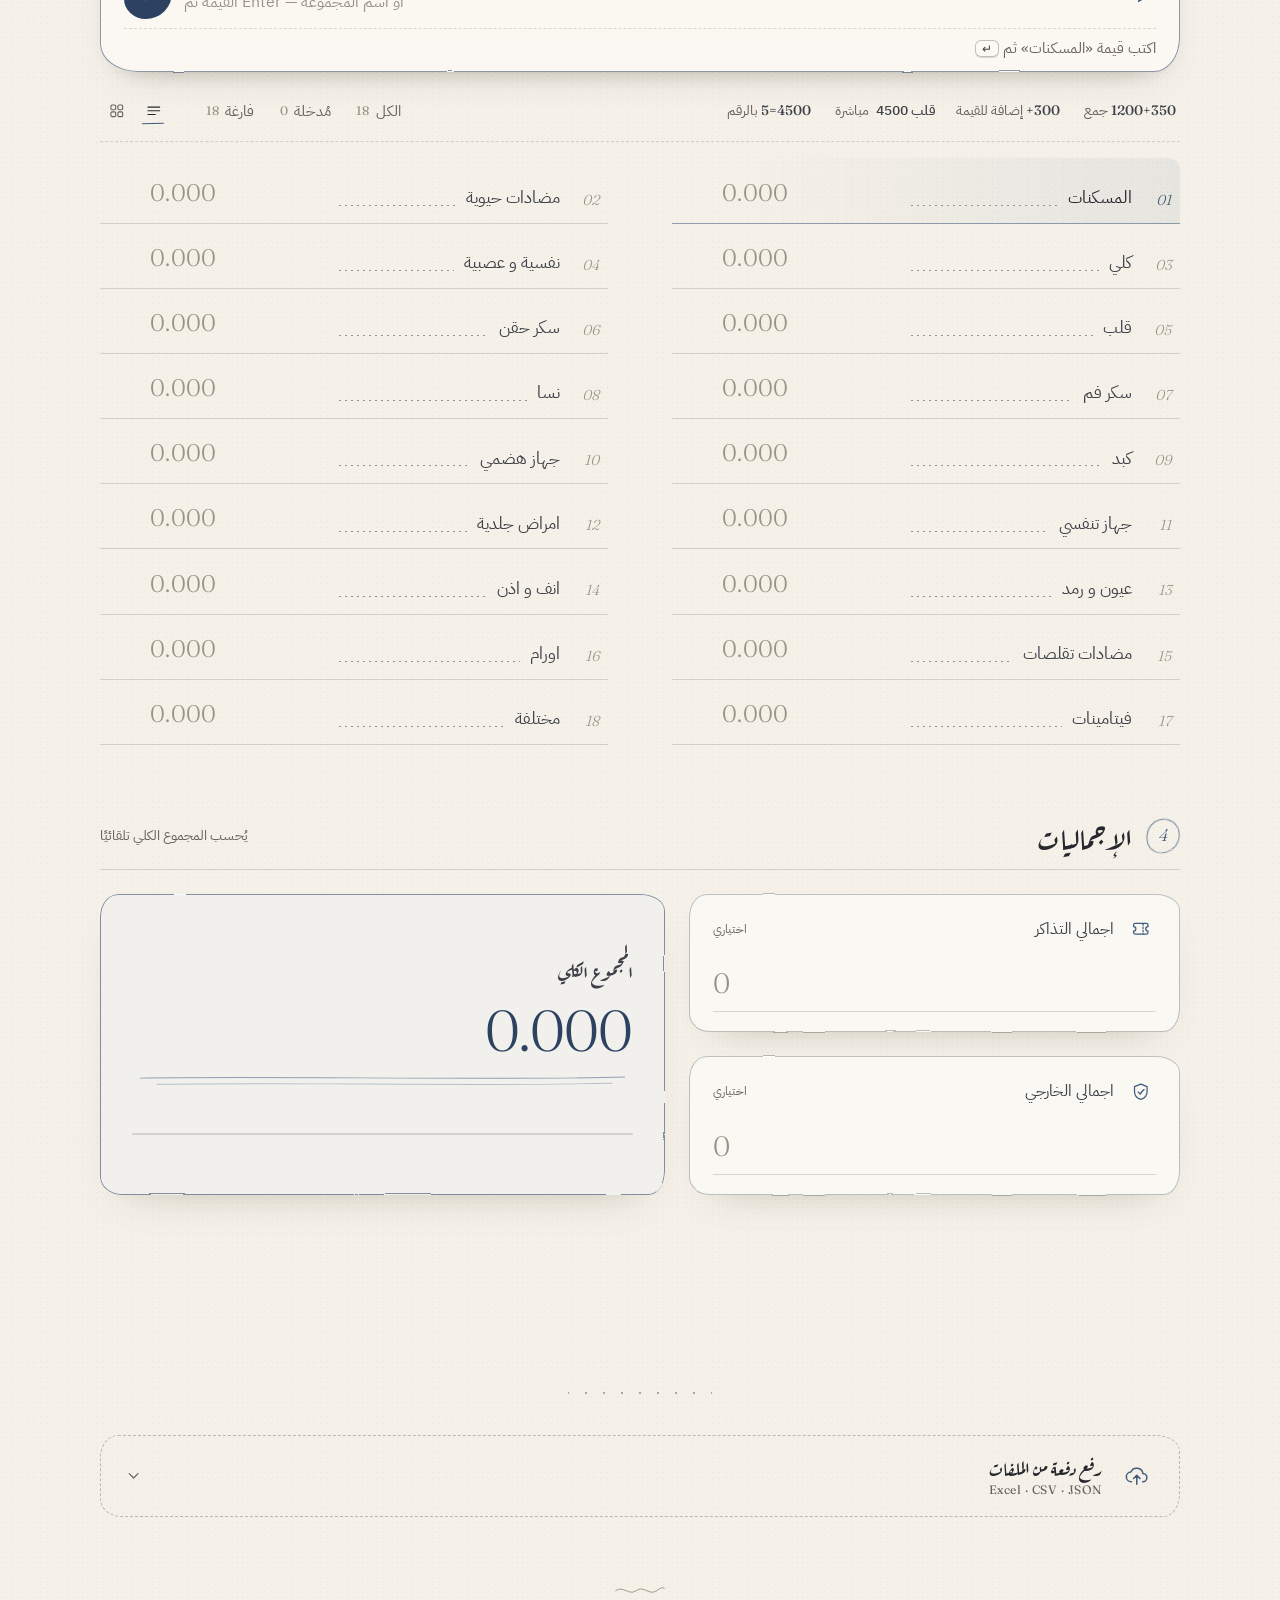
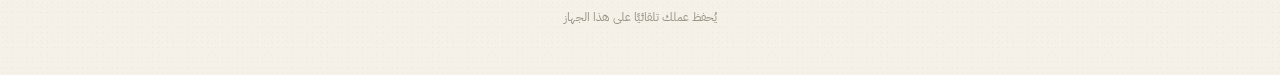
==== commit d57975c1: "feat: typed fiscal year with live tail, far-year confirmation, 1900-2198 bounds and quick chips Co-A" ====
--- a/index.html
+++ b/index.html
@@ -178,12 +178,14 @@
               <svg viewBox="0 0 24 24" fill="none" stroke="currentColor" stroke-width="1.6" stroke-linecap="round" stroke-linejoin="round"><path d="M14.5 6.5 9 12l5.5 5.5"/></svg>
             </button>
             <div class="yt-box" id="yt-box">
-              <span class="yt-sizer" id="yt-sizer" data-value="2025"><input type="text" id="year-input" class="yt-input" inputmode="numeric" autocomplete="off" autocorrect="off" spellcheck="false" dir="ltr" maxlength="9" enterkeyhint="next" aria-describedby="year-hint year-tail"></span><span class="yt-ghost" id="yt-ghost" aria-hidden="true"></span><span class="yt-tail" id="year-tail" data-state="none"><span class="yt-dash" aria-hidden="true">–</span><span class="yt-end" id="yt-end"></span></span>
+              <span class="yt-sizer" id="yt-sizer" data-value="2025"><input type="text" id="year-input" class="yt-input" inputmode="numeric" autocomplete="off" autocorrect="off" spellcheck="false" dir="ltr" maxlength="9" enterkeyhint="next" aria-describedby="year-hint year-tail year-msg"></span><span class="yt-ghost" id="yt-ghost" aria-hidden="true"></span><span class="yt-tail" id="year-tail" data-state="none"><span class="yt-dash" aria-hidden="true">–</span><span class="yt-end" id="yt-end"></span></span>
             </div>
             <button type="button" class="rail-nudge" id="year-next" aria-label="سنة أحدث" tabindex="-1">
               <svg viewBox="0 0 24 24" fill="none" stroke="currentColor" stroke-width="1.6" stroke-linecap="round" stroke-linejoin="round"><path d="M9.5 6.5 15 12l-5.5 5.5"/></svg>
             </button>
           </div>
+          <div class="year-quick" id="year-quick" role="radiogroup" aria-label="اختيار سريع للسنة"></div>
+          <p class="year-msg" id="year-msg" aria-live="polite"></p>
           <select id="year" hidden tabindex="-1" aria-hidden="true"><option value="">اختر السنة</option></select>
         </div>
 
--- a/css/style.css
+++ b/css/style.css
@@ -28,6 +28,14 @@
   --space: clamp(3rem, 6vw, 4.5rem);
   --gap-head: 1.5rem;
   --pad-card: clamp(1.25rem, 3vw, 2rem);
+  --s-1: .25rem; --s-2: .5rem; --s-3: .75rem; --s-4: 1rem; --s-5: 1.5rem; --s-6: 2rem; --s-7: 3rem; --s-8: 4rem;
+  --section: clamp(2.5rem, 4.5vw, 3.5rem);
+  --tap: 44px;
+  --dock-h: 4.25rem;
+  --t-fast: 140ms;
+  --t-med: 220ms;
+  --t-slow: 420ms;
+  --spring: cubic-bezier(.34, 1.4, .64, 1);
   color-scheme: light;
 }
 
@@ -1216,15 +1224,30 @@
   gap: .45rem;
   margin-inline-start: .5rem;
   color: var(--accent-ink);
-  transition: opacity .35s var(--ease), transform .45s var(--ease), color .3s;
-}
-.yt-dash { color: var(--faint); font-weight: 300; }
+  transition: opacity var(--t-med) var(--ease), transform var(--t-med) var(--ease), color var(--t-med);
+}
+.yt-dash { color: var(--faint); font-weight: 300; transition: color var(--t-med); }
 .yt-end { display: inline-block; font-weight: 300; }
-.yt-tail[data-state="none"] { opacity: 0; transform: translateX(-.5rem); }
-.yt-tail[data-state="ghost"] { opacity: .4; color: var(--muted); }
+.yt-tail[data-state="none"] { opacity: 0; transform: translateX(-6px); }
+.yt-tail[data-state="ghost"] { opacity: .4; color: var(--muted); transform: none; }
 .yt-tail[data-state="on"] { opacity: 1; transform: none; }
+.yt-tail[data-state="far"] { opacity: 1; transform: none; color: var(--warn); }
+.yt-tail[data-state="far"] .yt-dash { color: var(--warn); }
+.year-type.is-far .yt-input { color: var(--warn); }
+.year-type.is-far .yt-box::before { border-color: var(--warn); }
 .year-type.is-invalid .yt-input { color: var(--bad); }
-.year-type.is-invalid .yt-box::before { border-color: var(--bad); }
+.year-type.is-invalid .yt-box::before { border-color: var(--bad); opacity: 1; }
+.yt-roll { position: absolute; pointer-events: none; font: inherit; font-weight: 450; letter-spacing: .01em; color: var(--ink); white-space: pre; }
+.year-quick { display: flex; flex-wrap: wrap; gap: var(--s-2) var(--s-3); margin-block-start: var(--s-3); }
+.year-chip { gap: .55rem; }
+.chip-note { font-size: .74rem; color: var(--muted); }
+.year-chip.is-on .chip-note { color: var(--accent-ink); }
+.year-msg { min-height: 1.5rem; margin: var(--s-2) 0 0; font-size: .86rem; line-height: 1.5; color: var(--muted); transition: color var(--t-med); }
+.year-msg.is-bad { color: var(--bad); }
+.year-msg.is-warn { color: var(--warn); }
+.year-msg.is-dim { color: var(--muted); }
+.year-msg kbd { font-size: .68rem; padding: 0 .35rem; }
+.year-msg .link-btn { font-size: .86rem; color: var(--warn); text-decoration-color: color-mix(in srgb, var(--warn) 45%, transparent); }
 .field-hint .is-bad { color: var(--bad); }
 .field-hint kbd { font-size: .68rem; padding: 0 .35rem; }
 
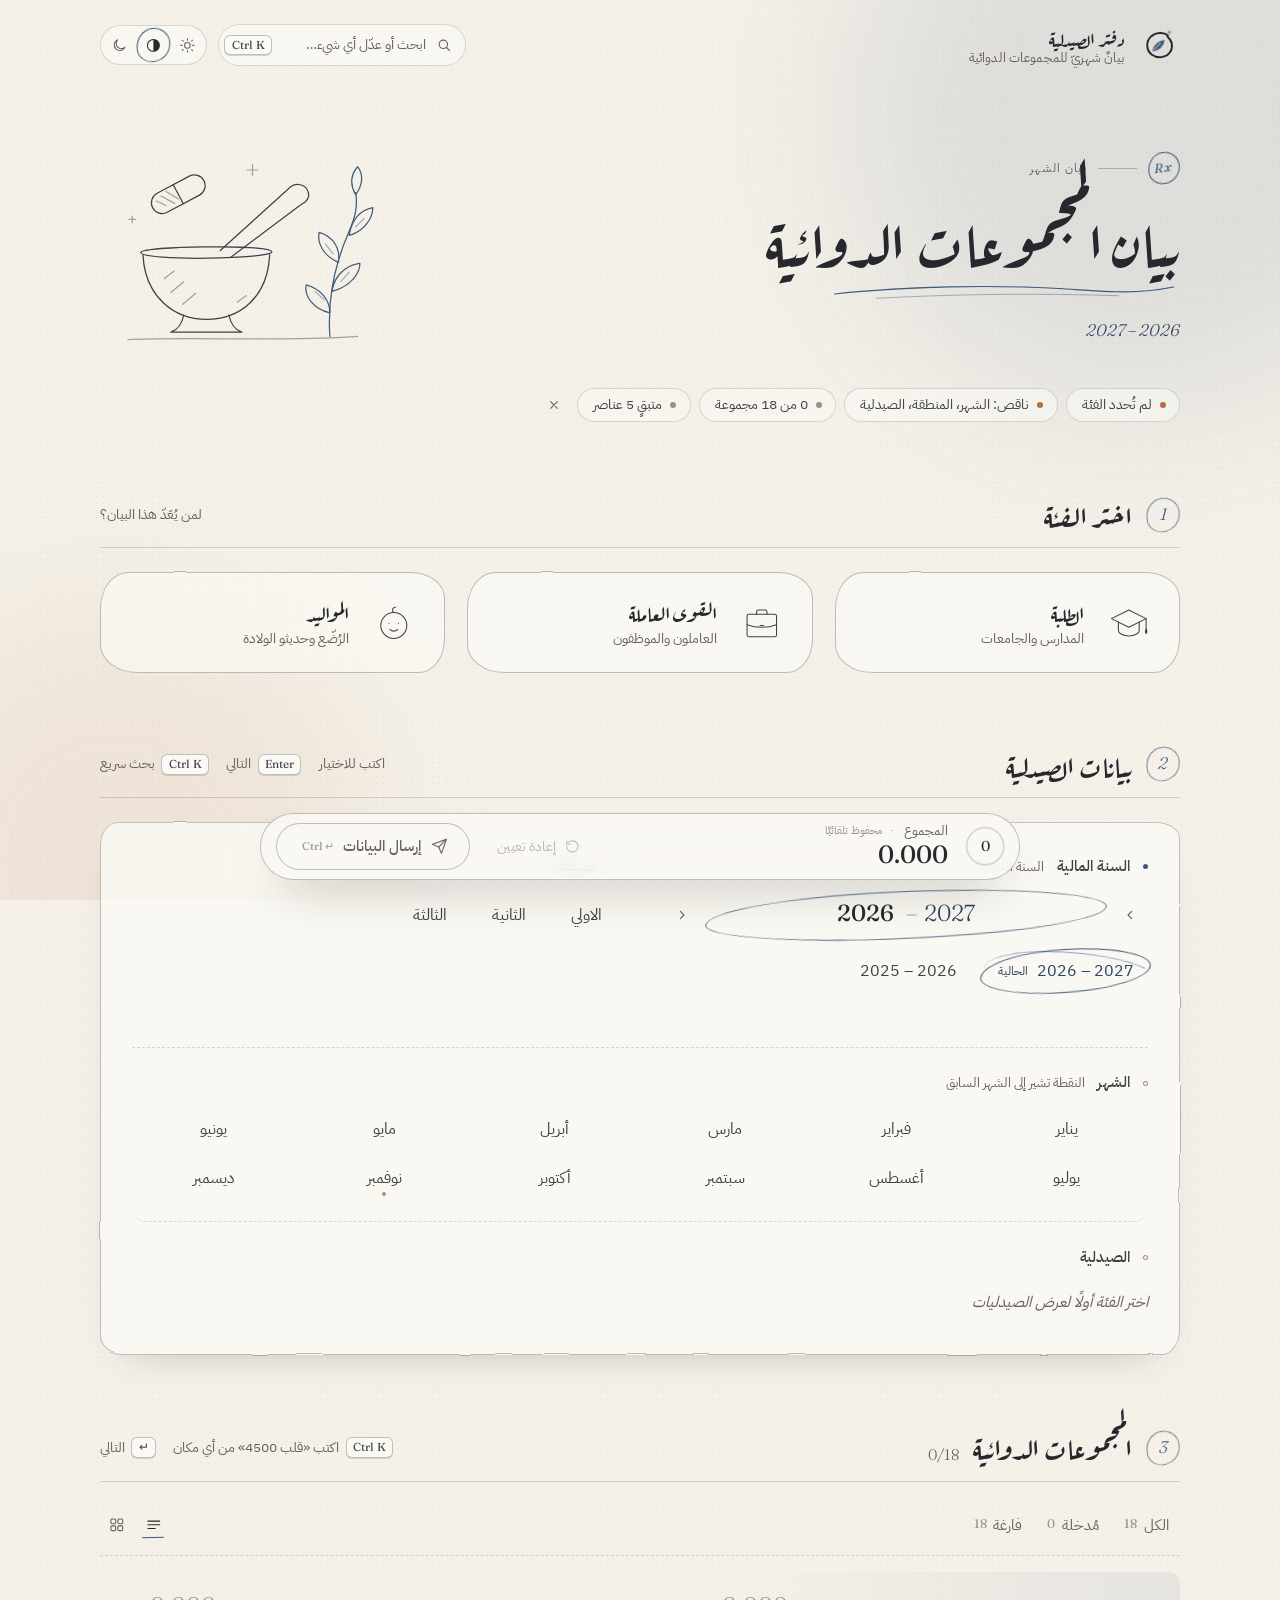
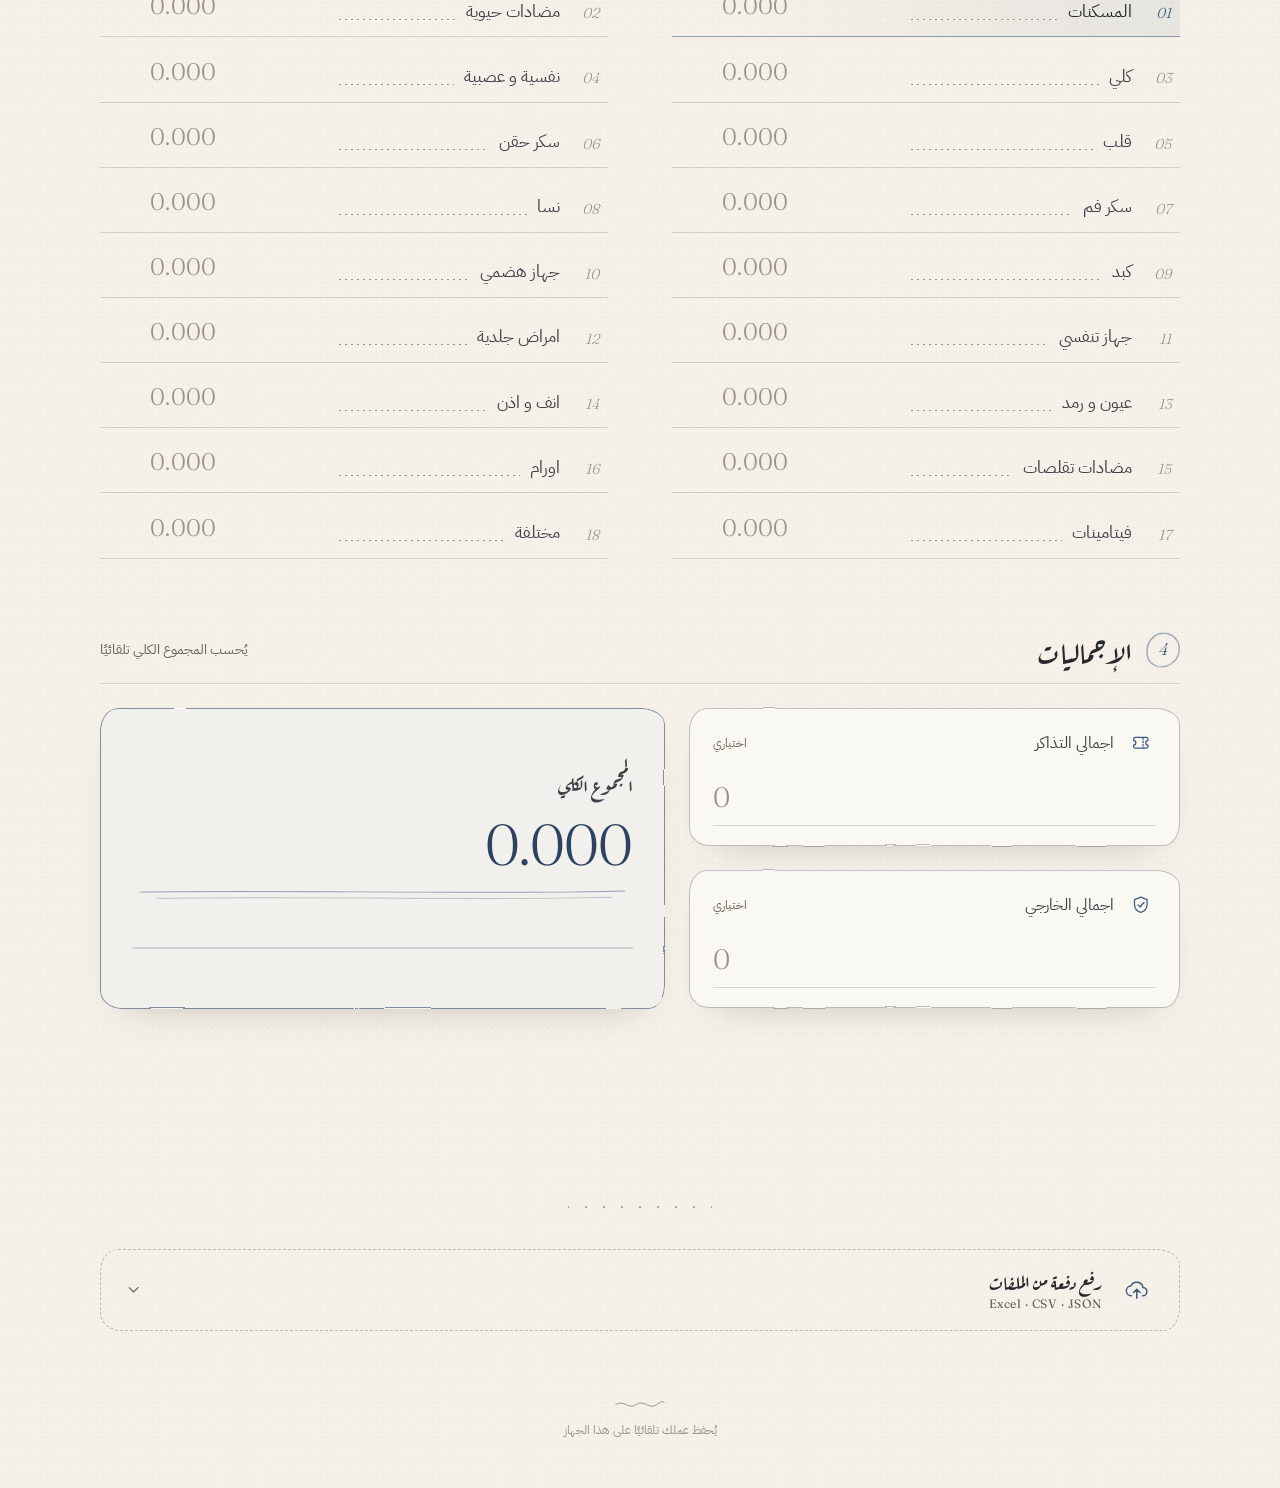
==== commit 64a896de: "refactor: remove quick-entry line and route search through the command palette - drop #quick-entry, " ====
--- a/index.html
+++ b/index.html
@@ -226,46 +226,10 @@
   <section class="form-step" id="step-groups" aria-labelledby="step-groups-title">
     <div class="step-head">
       <h2 class="caption-box" id="step-groups-title"><span class="caption-step">3</span><span class="caption-text">المجموعات الدوائية</span><span class="caption-count" id="groups-count">0/18</span><svg class="step-tick" viewBox="0 0 24 24" aria-hidden="true"><path pathLength="1" d="M4 13c2 1 4 3 6 6 3-7 7-12 11-15"/></svg></h2>
-      <p class="step-note step-hint"><span><kbd>/</kbd>سطر الإدخال</span><span><kbd>↵</kbd>حفظ والتالي</span><span><kbd class="js-cmdk">Ctrl K</kbd>اكتب «قلب 4500» من أي مكان</span></p>
-    </div>
-
-    <div class="quick-entry" id="quick-entry">
-      <div class="qe-target" id="qe-target">
-        <button type="button" class="qe-nudge" id="qe-prev" aria-label="المجموعة السابقة" tabindex="-1">
-          <svg viewBox="0 0 24 24" fill="none" stroke="currentColor" stroke-width="1.6" stroke-linecap="round" stroke-linejoin="round"><path d="M6.5 14.5 12 9l5.5 5.5"/></svg>
-        </button>
-        <span class="qe-index" id="qe-index">01</span>
-        <span class="qe-name" id="qe-name">المسكنات</span>
-        <span class="qe-current" id="qe-current" dir="ltr"></span>
-        <button type="button" class="qe-nudge" id="qe-next" aria-label="المجموعة التالية" tabindex="-1">
-          <svg viewBox="0 0 24 24" fill="none" stroke="currentColor" stroke-width="1.6" stroke-linecap="round" stroke-linejoin="round"><path d="M6.5 9.5 12 15l5.5-5.5"/></svg>
-        </button>
-        <span class="qe-progress" id="qe-progress" aria-hidden="true"></span>
-      </div>
-      <div class="qe-line">
-        <label class="qe-field" for="group-search">
-          <span class="qe-caret" aria-hidden="true">
-            <svg viewBox="0 0 24 24" fill="none" stroke="currentColor" stroke-width="1.4" stroke-linecap="round" stroke-linejoin="round"><path d="M4 20c3-1 5-2.5 7-4.5L19.5 7a2.1 2.1 0 0 0-3-3L8 12.5C6 14.5 5 17 4 20z"/><path d="m14.5 6 3 3"/></svg>
-          </span>
-          <input type="text" id="group-search" class="qe-input" dir="auto" autocomplete="off" autocorrect="off" spellcheck="false" enterkeyhint="next" inputmode="decimal" placeholder="القيمة ثم Enter — أو اسم المجموعة" aria-label="سطر الإدخال السريع: اكتب القيمة أو اسم المجموعة" aria-describedby="qe-preview">
-          <button type="button" class="search-clear" id="search-clear" aria-label="مسح السطر" hidden>
-            <svg viewBox="0 0 24 24" fill="none" stroke="currentColor" stroke-width="1.6" stroke-linecap="round"><path d="M17 7 7 17M7 7l10 10"/></svg>
-          </button>
-          <button type="button" class="qe-kbd" id="qe-kbd" aria-label="تبديل لوحة المفاتيح بين الأرقام والحروف" title="أرقام / حروف">أ</button>
-        </label>
-        <button type="button" class="qe-go" id="qe-go" aria-label="حفظ والانتقال للتالي">
-          <svg viewBox="0 0 24 24" fill="none" stroke="currentColor" stroke-width="1.6" stroke-linecap="round" stroke-linejoin="round"><path d="M19 6v5a3 3 0 0 1-3 3H5"/><path d="m9 10-4 4 4 4"/></svg>
-        </button>
-      </div>
-      <div class="qe-foot">
-        <p class="qe-preview" id="qe-preview" aria-live="polite"></p>
-        <p class="qe-last" id="qe-last" hidden></p>
-      </div>
+      <p class="step-note step-hint"><span><kbd class="js-cmdk">Ctrl K</kbd>اكتب «قلب 4500» من أي مكان</span><span><kbd>↵</kbd>التالي</span></p>
     </div>
 
     <div class="groups-toolbar" id="groups-toolbar">
-      <p class="qe-syntax"><span><b dir="ltr">1200+350</b> جمع</span><span><b dir="ltr">+300</b> إضافة للقيمة</span><span><b class="is-word">قلب 4500</b> مباشرة</span><span><b dir="ltr">5=4500</b> بالرقم</span></p>
-
       <div class="seg" id="group-filter" role="radiogroup" aria-label="تصفية المجموعات">
         <button type="button" class="seg-btn" data-filter="all" role="radio" aria-checked="true">الكل <span class="seg-count" id="count-all">18</span></button>
         <button type="button" class="seg-btn" data-filter="filled" role="radio" aria-checked="false" tabindex="-1">مُدخلة <span class="seg-count" id="count-filled">0</span></button>
--- a/css/style.css
+++ b/css/style.css
@@ -568,38 +568,12 @@
   display: flex;
   flex-wrap: wrap;
   align-items: center;
+  justify-content: space-between;
   gap: .75rem 1.5rem;
   margin-block-end: 1rem;
   padding-block-end: .75rem;
   border-bottom: 1px dashed var(--line);
 }
-.groups-toolbar .seg:first-of-type { margin-inline-start: auto; }
-.search-box {
-  flex: 1 1 260px;
-  display: flex;
-  align-items: center;
-  gap: .7rem;
-  padding: .4rem .2rem;
-  border-bottom: 1px solid var(--line-2);
-  color: var(--muted);
-  transition: border-color .3s, color .3s;
-}
-.search-box:focus-within { border-color: var(--accent); color: var(--accent); }
-.search-box > svg { width: 1.1rem; height: 1.1rem; flex: none; }
-.search-box input {
-  flex: 1;
-  min-width: 0;
-  border: 0;
-  background: none;
-  padding: .3rem 0;
-  font-size: .95rem;
-  color: var(--ink);
-}
-.search-box input::placeholder { color: var(--faint); }
-.search-box input::-webkit-search-cancel-button { display: none; }
-.search-clear { width: 1.6rem; height: 1.6rem; display: grid; place-items: center; color: var(--muted); border-radius: 50%; }
-.search-clear svg { width: .9rem; height: .9rem; }
-.search-clear:hover { color: var(--ink); background: var(--accent-wash); }
 
 .seg { display: flex; align-items: center; gap: .2rem; }
 .seg-btn {
@@ -1401,183 +1375,9 @@
 .pal-keys kbd { font-size: .66rem; }
 
 button, [role="option"], .choice, .class-btn { touch-action: manipulation; }
-.choice:active, .seg-btn:active, .dock-btn:active:not(:disabled), .rail-nudge:active:not(:disabled), .qe-nudge:active, .cmd-trigger:active, .theme-switch-btn:active, .status-chip:active { transform: scale(.96); }
+.choice:active, .seg-btn:active, .dock-btn:active:not(:disabled), .rail-nudge:active:not(:disabled), .cmd-trigger:active, .theme-switch-btn:active, .status-chip:active { transform: scale(.96); }
 .class-btn:active { transform: translateY(0) scale(.985); }
-.seg-btn, .dock-btn, .qe-nudge, .theme-switch-btn, .status-chip { transition-property: color, background, box-shadow, opacity, transform; transition-duration: .25s; transition-timing-function: var(--ease); }
-
-.quick-entry {
-  position: sticky;
-  top: .75rem;
-  z-index: 20;
-  margin-block-end: 1.25rem;
-  padding: .9rem clamp(1rem, 2.5vw, 1.5rem) .7rem;
-  border-radius: var(--wob-lg);
-  background: color-mix(in srgb, var(--sheet) 92%, transparent);
-  -webkit-backdrop-filter: blur(14px) saturate(1.1);
-  backdrop-filter: blur(14px) saturate(1.1);
-  box-shadow: var(--shadow), 0 10px 30px -22px rgba(40, 30, 15, .35);
-}
-.quick-entry::before {
-  content: '';
-  position: absolute; inset: 0;
-  border: 1px solid color-mix(in srgb, var(--accent) 40%, var(--line-2));
-  border-radius: inherit;
-  pointer-events: none;
-  filter: url(#sketch);
-}
-.quick-entry:focus-within::before { border-color: var(--accent); }
-.qe-target {
-  position: relative;
-  display: flex;
-  align-items: center;
-  gap: .55rem;
-  min-width: 0;
-  padding-block-end: .45rem;
-}
-.qe-nudge {
-  width: 1.9rem; height: 1.9rem; flex: none;
-  display: grid; place-items: center;
-  color: var(--muted);
-  border-radius: 50%;
-  transition: color .25s, background .25s;
-}
-.qe-nudge svg { width: .95rem; height: .95rem; }
-.qe-nudge:hover { color: var(--accent-ink); background: var(--accent-wash); }
-.qe-index {
-  font-family: var(--f-num);
-  font-style: italic;
-  font-size: 1rem;
-  color: var(--accent);
-  font-variant-numeric: tabular-nums;
-}
-.qe-name {
-  font-family: var(--f-hand);
-  font-size: clamp(1.3rem, 2.4vw, 1.55rem);
-  line-height: 1.3;
-  color: var(--ink);
-  white-space: nowrap;
-  overflow: hidden;
-  text-overflow: ellipsis;
-  min-width: 0;
-}
-.qe-current {
-  margin-inline-start: auto;
-  font-family: var(--f-num);
-  font-size: 1.05rem;
-  color: var(--muted);
-  font-variant-numeric: tabular-nums lining-nums;
-  white-space: nowrap;
-}
-.qe-progress {
-  position: absolute;
-  inset-inline: 0;
-  bottom: 0;
-  height: 1.5px;
-  background: var(--line);
-  border-radius: 2px;
-  overflow: hidden;
-}
-.qe-progress::after {
-  content: '';
-  position: absolute;
-  inset-block: 0;
-  inset-inline-start: 0;
-  width: calc(var(--p, 0) * 100%);
-  background: var(--accent);
-  transition: width .6s var(--ease);
-}
-.qe-line { display: flex; align-items: center; gap: .75rem; padding-block: .6rem .5rem; }
-.qe-field {
-  flex: 1;
-  min-width: 0;
-  display: flex;
-  align-items: center;
-  gap: .6rem;
-  color: var(--muted);
-  cursor: text;
-}
-.qe-caret { width: 1.3rem; height: 1.3rem; flex: none; color: var(--accent); }
-.qe-caret svg { width: 100%; height: 100%; }
-.qe-input {
-  flex: 1;
-  min-width: 0;
-  border: 0;
-  background: none;
-  padding: .2rem 0;
-  font-family: var(--f-num);
-  font-size: clamp(1.7rem, 4vw, 2.2rem);
-  font-weight: 400;
-  line-height: 1.25;
-  font-variant-numeric: tabular-nums lining-nums;
-  color: var(--ink);
-  caret-color: var(--accent);
-}
-.qe-input::placeholder { font-family: var(--f-body); font-size: 1rem; font-weight: 400; color: var(--faint); }
-.qe-kbd {
-  flex: none;
-  min-width: 2.2rem; height: 2rem;
-  padding-inline: .45rem;
-  font-family: var(--f-num);
-  font-size: .85rem;
-  color: var(--muted);
-  border-radius: 8px;
-  box-shadow: inset 0 0 0 1px var(--line-2);
-  display: none;
-}
-@media (pointer: coarse) { .qe-kbd { display: inline-grid; place-items: center; } }
-.qe-go {
-  flex: none;
-  width: 3rem; height: 3rem;
-  display: grid; place-items: center;
-  border-radius: var(--loop);
-  color: var(--paper);
-  background: var(--accent-ink);
-  transition: background .3s, transform .25s var(--ease);
-}
-.qe-go svg { width: 1.3rem; height: 1.3rem; }
-.qe-go:hover { background: var(--accent); }
-.qe-go:active { transform: scale(.94); }
-.qe-foot {
-  display: flex;
-  align-items: center;
-  justify-content: space-between;
-  flex-wrap: wrap;
-  gap: .3rem 1rem;
-  min-height: 2rem;
-  padding-block-start: .45rem;
-  border-top: 1px dashed var(--line);
-}
-.qe-preview { margin: 0; font-size: .95rem; color: var(--ink-2); min-width: 0; }
-.qe-preview .qp-dim { color: var(--muted); }
-.qe-preview .qp-to { font-family: var(--f-hand); font-size: 1.08rem; color: var(--accent-ink); }
-.qe-preview .qp-num { font-family: var(--f-num); font-weight: 500; font-size: 1.1rem; color: var(--accent-ink); font-variant-numeric: tabular-nums; }
-.qe-preview .qp-err { color: var(--bad); }
-.qe-preview kbd { font-size: .74rem; }
-.qe-last {
-  display: inline-flex;
-  align-items: baseline;
-  gap: .6rem;
-  margin: 0;
-  font-size: .9rem;
-  color: var(--muted);
-}
-.qe-last b { font-family: var(--f-num); font-weight: 450; color: var(--good); font-variant-numeric: tabular-nums; }
-.qe-last .link-btn { display: inline-flex; align-items: center; gap: .35rem; font-size: .86rem; }
-.qe-last .link-btn kbd { font-size: .68rem; text-decoration: none; }
-.qe-last.is-new { animation: qlast .5s var(--ease); }
-@keyframes qlast { from { opacity: 0; transform: translateY(4px); } }
-.qe-syntax {
-  flex: 1 1 320px;
-  display: flex;
-  flex-wrap: wrap;
-  gap: .35rem 1.25rem;
-  margin: 0;
-  font-size: .86rem;
-  line-height: 1.6;
-  color: var(--muted);
-}
-.qe-syntax b { font-family: var(--f-num); font-weight: 500; color: var(--ink-2); margin-inline-end: .25rem; }
-.qe-syntax b.is-word { font-family: var(--f-body); }
+.seg-btn, .dock-btn, .theme-switch-btn, .status-chip { transition-property: color, background, box-shadow, opacity, transform; transition-duration: .25s; transition-timing-function: var(--ease); }
 
 .group-card.is-target .group-index { color: var(--accent); }
 .group-card.is-target .group-name { color: var(--ink); }
@@ -1614,15 +1414,7 @@
   .choice { font-size: .9rem; padding-inline: .5rem; }
   .step-hint { display: none; }
   .groups-toolbar { gap: .8rem 1rem; }
-  .search-box { flex-basis: 100%; }
   .groups-grid.is-list .group-card { grid-template-columns: 1.6rem minmax(0, auto) minmax(.8rem, 1fr) 9.4rem 1.4rem; column-gap: .4rem; }
-  .quick-entry { top: .4rem; padding: .75rem .9rem .6rem; }
-  .qe-name { font-size: 1.22rem; }
-  .qe-input { font-size: 1.75rem; }
-  .qe-go { width: 2.75rem; height: 2.75rem; }
-  .qe-syntax { font-size: .82rem; gap: .2rem .9rem; }
-  .yc-a { font-size: .78rem; }
-  .yc-b { font-size: 1.12rem; }
   .group-name { font-size: .92rem; white-space: normal; line-height: 1.5; padding-bottom: .25rem; }
   .groups-grid.is-grid { grid-template-columns: repeat(2, minmax(0, 1fr)); gap: .7rem; }
   .groups-grid.is-grid .group-card { padding: .9rem 1rem 1.1rem; }
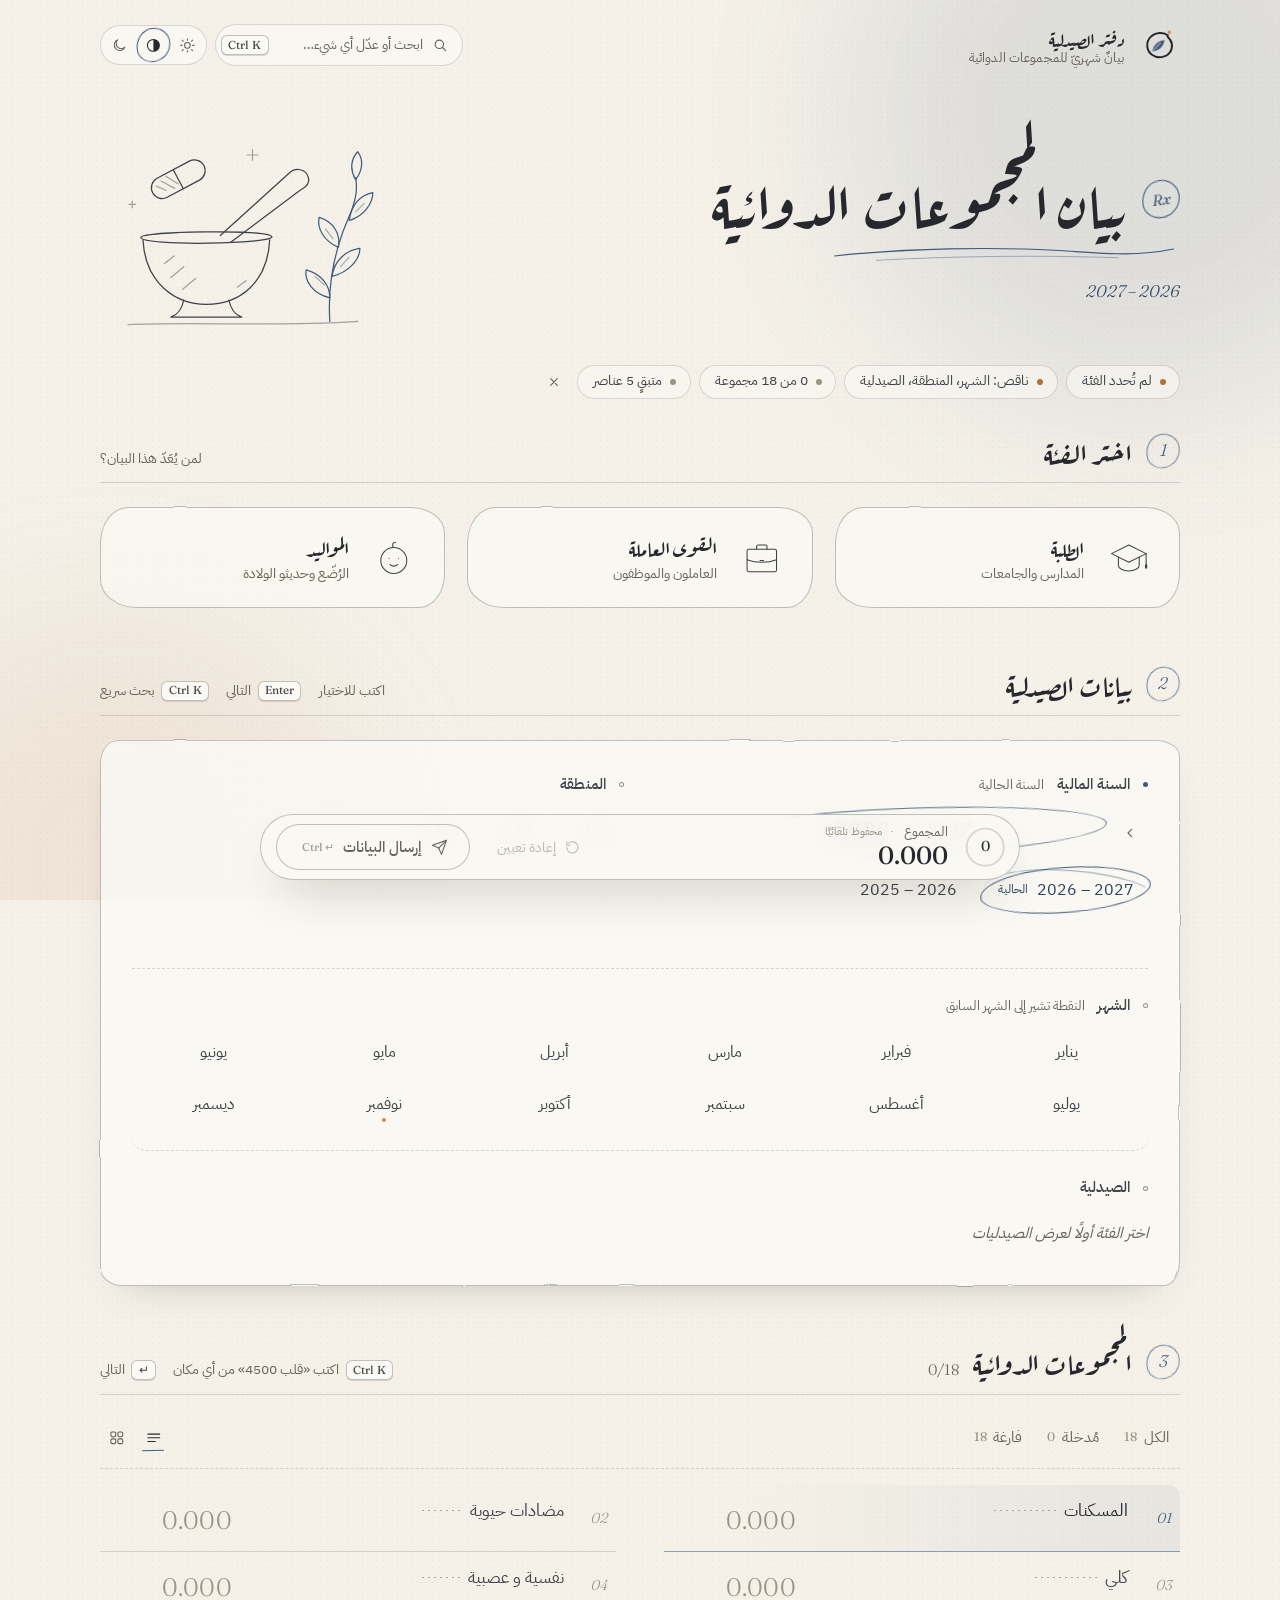
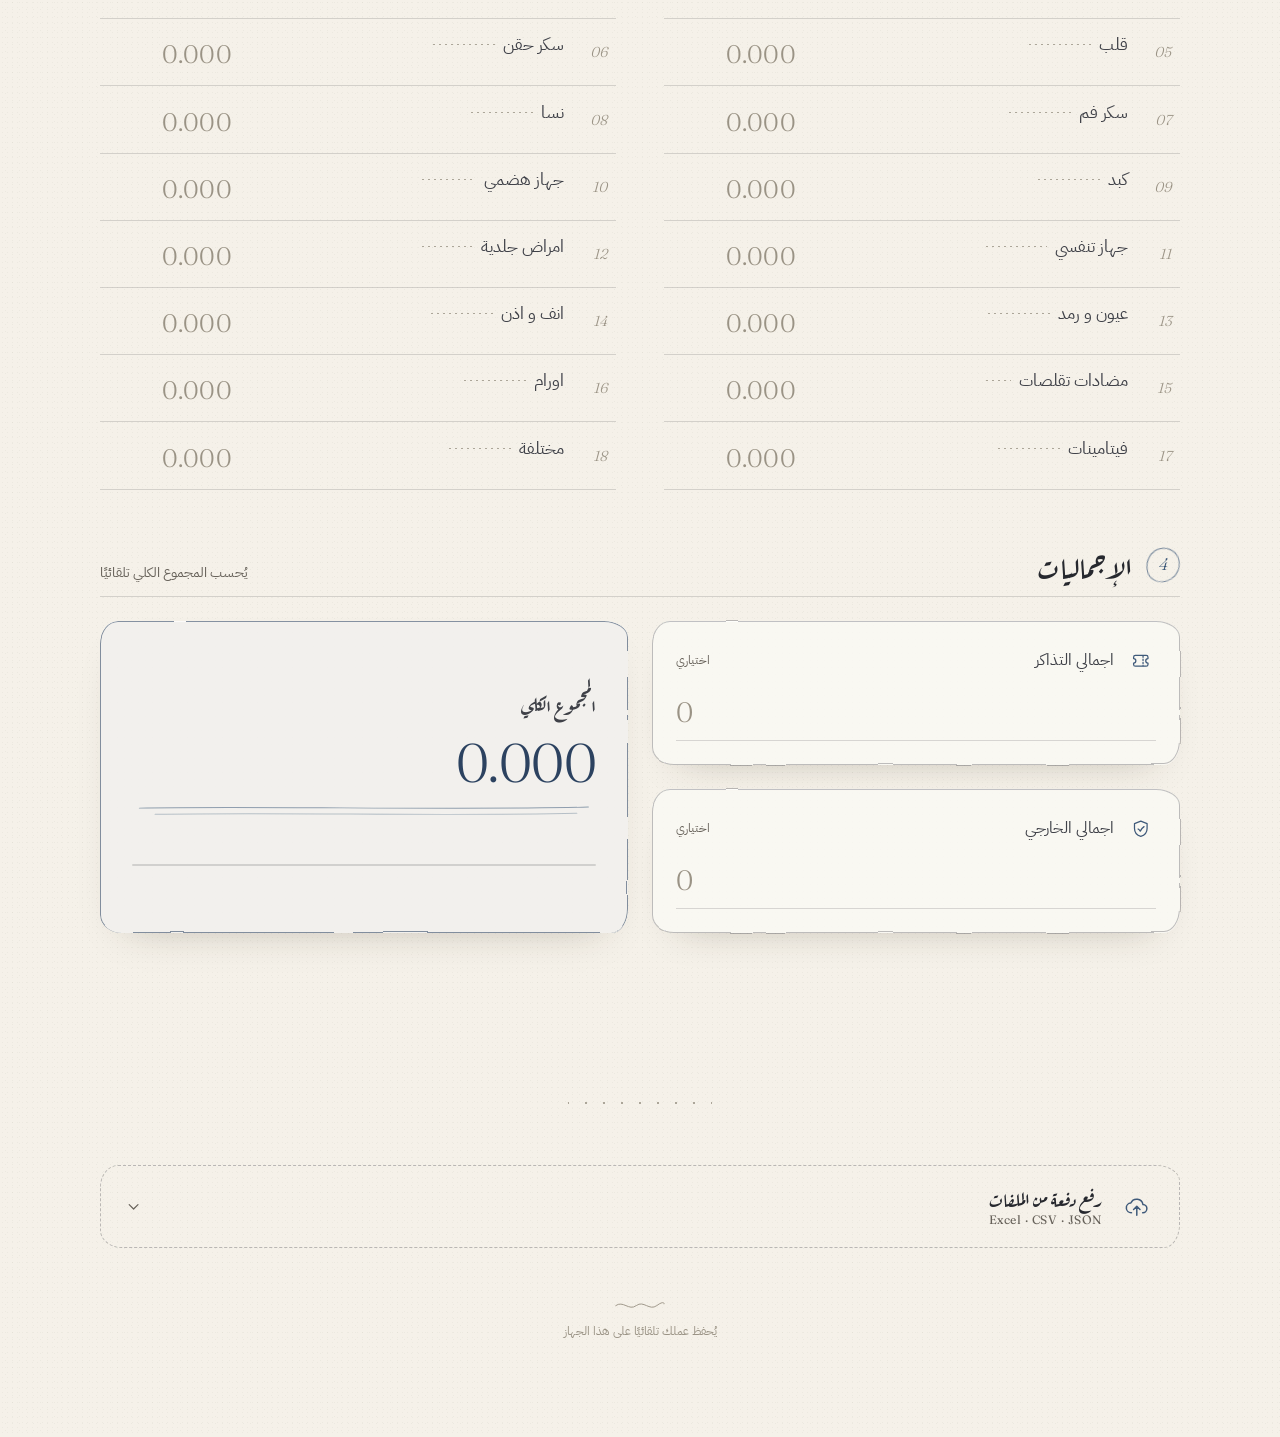
==== commit 2f8f7cc4: "refactor: drop the masthead eyebrow and sit the Rx stamp beside the title Co-Authored-By: Claude Son" ====
--- a/index.html
+++ b/index.html
@@ -85,9 +85,11 @@
 
   <div class="masthead" id="masthead">
     <div class="masthead-text">
-      <p class="masthead-eyebrow"><span class="rx-badge" aria-hidden="true">Rx</span><span class="masthead-pill" aria-hidden="true"></span>بيان الشهر</p>
       <div class="masthead-banner">
-        <h1 class="masthead-title" id="mainHeader">بيان المجموعات الدوائية</h1>
+        <div class="masthead-head">
+          <span class="rx-badge" aria-hidden="true">Rx</span>
+          <h1 class="masthead-title" id="mainHeader">بيان المجموعات الدوائية</h1>
+        </div>
         <svg class="title-swash" viewBox="0 0 320 24" preserveAspectRatio="none" aria-hidden="true"><path pathLength="1" d="M6 15C70 6 150 4 214 9c36 3 66 7 100-2"/><path pathLength="1" d="M44 20c70-5 148-6 220-3"/></svg>
         <p class="masthead-sub" id="masthead-sub"></p>
       </div>
@@ -289,6 +291,9 @@
   </section>
 
   <div class="action-dock" id="action-dock">
+    <button type="button" class="dock-search" id="dock-search" aria-haspopup="dialog" aria-controls="palette" aria-label="ابحث أو عدّل أي شيء">
+      <svg viewBox="0 0 24 24" fill="none" stroke="currentColor" stroke-width="1.6" stroke-linecap="round" stroke-linejoin="round" aria-hidden="true"><circle cx="10.5" cy="10.5" r="6"/><path d="m15 15 4.5 4.5"/></svg>
+    </button>
     <button type="button" class="dock-ring" id="dock-groups" title="انتقل إلى أول مجموعة فارغة" aria-label="انتقل إلى أول مجموعة فارغة">
       <svg class="ring" viewBox="0 0 40 40" aria-hidden="true"><circle class="ring-track" cx="20" cy="20" r="16"/><circle class="ring-fill" id="ring-fill" cx="20" cy="20" r="16"/></svg>
       <span class="ring-count" id="dock-groups-count">0</span>
@@ -402,8 +407,15 @@
 <dialog id="palette" class="palette" aria-label="لوحة البحث والأوامر">
   <div class="pal-head">
     <svg viewBox="0 0 24 24" fill="none" stroke="currentColor" stroke-width="1.6" stroke-linecap="round" stroke-linejoin="round" aria-hidden="true"><circle cx="10.5" cy="10.5" r="6"/><path d="m15 15 4.5 4.5"/></svg>
-    <input type="text" id="pal-input" class="pal-input" dir="auto" autocomplete="off" autocorrect="off" spellcheck="false" enterkeyhint="go" placeholder="ابحث… أو اكتب «قلب 4500» ، «2024» ، «مارس»" role="combobox" aria-expanded="true" aria-controls="pal-list" aria-autocomplete="list">
+    <input type="text" id="pal-input" class="pal-input" dir="auto" autocomplete="off" autocorrect="off" spellcheck="false" enterkeyhint="go" inputmode="text" placeholder="ابحث… أو اكتب «قلب 4500» ، «2024» ، «مارس»" role="combobox" aria-expanded="true" aria-controls="pal-list" aria-autocomplete="list">
+    <button type="button" class="pal-kbd" id="pal-kbd" aria-label="تبديل لوحة المفاتيح بين الحروف والأرقام" title="أرقام / حروف">123</button>
     <button type="button" class="pal-close" id="pal-close" aria-label="إغلاق"><kbd>Esc</kbd></button>
+  </div>
+  <div class="pal-tips" id="pal-tips">
+    <span class="pal-tips-label">جرّب</span>
+    <button type="button" class="pal-tip" data-fill="قلب 4500">قلب 4500</button>
+    <button type="button" class="pal-tip" data-fill="2024" dir="ltr">2024</button>
+    <button type="button" class="pal-tip" data-fill="5=120" dir="ltr">5=120</button>
   </div>
   <div class="pal-body" id="pal-body">
     <span class="pal-hl" id="pal-hl" aria-hidden="true"></span>
--- a/css/style.css
+++ b/css/style.css
@@ -25,13 +25,13 @@
   --f-body: 'IBM Plex Sans Arabic', system-ui, sans-serif;
   --f-num: 'Fraunces', Georgia, serif;
   --ease: cubic-bezier(.22, .8, .24, 1);
-  --space: clamp(3rem, 6vw, 4.5rem);
-  --gap-head: 1.5rem;
-  --pad-card: clamp(1.25rem, 3vw, 2rem);
+  --space: var(--section);
+  --gap-head: var(--s-5);
+  --pad-card: clamp(var(--s-5), 3vw, var(--s-6));
   --s-1: .25rem; --s-2: .5rem; --s-3: .75rem; --s-4: 1rem; --s-5: 1.5rem; --s-6: 2rem; --s-7: 3rem; --s-8: 4rem;
   --section: clamp(2.5rem, 4.5vw, 3.5rem);
   --tap: 44px;
-  --dock-h: 4.25rem;
+  --dock-h: 4.5rem;
   --t-fast: 140ms;
   --t-med: 220ms;
   --t-slow: 420ms;
@@ -70,7 +70,7 @@
 *, *::before, *::after { box-sizing: border-box; }
 [hidden] { display: none !important; }
 
-html { -webkit-text-size-adjust: 100%; scroll-behavior: smooth; scroll-padding-block: 6rem; }
+html { -webkit-text-size-adjust: 100%; scroll-behavior: smooth; scroll-padding-block: 5rem calc(var(--dock-h) + 1rem); }
 
 body {
   margin: 0;
@@ -85,7 +85,7 @@
   background-size: 5px 5px, 7px 7px;
   background-position: 0 0, 2px 3px;
   -webkit-font-smoothing: antialiased;
-  transition: background-color .5s var(--ease), color .5s var(--ease);
+  transition: background-color var(--t-slow) var(--ease), color var(--t-slow) var(--ease);
 }
 
 button, input { font: inherit; color: inherit; }
@@ -116,23 +116,23 @@
   z-index: 1;
   width: min(1080px, 100% - 3rem);
   margin-inline: auto;
-  padding-block: 1.5rem 3rem;
+  padding-block: var(--s-5) calc(var(--dock-h) + env(safe-area-inset-bottom) + var(--s-5));
 }
 
 .topbar {
   display: flex;
   align-items: center;
   justify-content: space-between;
-  gap: 1rem;
-  padding-block-end: 1.2rem;
+  gap: var(--s-4);
+  padding-block-end: var(--s-4);
 }
 .brand { display: flex; align-items: center; gap: .85rem; min-width: 0; }
 .brand-mark { width: 42px; height: 42px; flex: none; display: grid; place-items: center; }
 .brand-mark svg { width: 100%; height: 100%; overflow: visible; }
 .bm-loop { fill: none; stroke: var(--ink); stroke-width: 3; stroke-linecap: round; stroke-dasharray: 1; stroke-dashoffset: 1; animation: draw 1.4s .1s var(--ease) forwards; }
-.bm-leaf { fill: var(--accent); transform-origin: 22px 42px; animation: leaf .9s .9s var(--ease) both; transition: fill .6s var(--ease); }
-.bm-rib { fill: none; stroke: var(--paper); stroke-width: 1.4; stroke-linecap: round; transition: stroke .5s; }
-.bm-dot { fill: var(--warm); animation: leaf .6s 1.3s var(--ease) both; transition: fill .6s; }
+.bm-leaf { fill: var(--accent); transform-origin: 22px 42px; animation: leaf .9s .9s var(--ease) both; transition: fill var(--t-slow) var(--ease); }
+.bm-rib { fill: none; stroke: var(--paper); stroke-width: 1.4; stroke-linecap: round; transition: stroke var(--t-slow); }
+.bm-dot { fill: var(--warm); animation: leaf .6s 1.3s var(--ease) both; transition: fill var(--t-slow); }
 @keyframes leaf { from { opacity: 0; transform: scale(.4) rotate(-20deg); } }
 .brand-words { display: flex; flex-direction: column; line-height: 1.25; min-width: 0; }
 .brand-name { font-family: var(--f-hand); font-size: 1.25rem; color: var(--ink); }
@@ -155,7 +155,7 @@
   border-radius: var(--loop);
   border: 1.2px solid var(--accent);
   transform: translateX(calc(var(--pos) * -2.1rem)) rotate(-6deg);
-  transition: transform .5s var(--ease), border-color .4s;
+  transition: transform .5s var(--ease), border-color var(--t-slow);
   filter: url(#sketch-soft);
 }
 [dir="ltr"] .theme-thumb { transform: translateX(calc(var(--pos) * 2.1rem)); }
@@ -165,7 +165,7 @@
   display: grid; place-items: center;
   color: var(--muted);
   border-radius: 50%;
-  transition: color .3s;
+  transition: color var(--t-med);
 }
 .theme-switch-btn svg { width: 1.05rem; height: 1.05rem; }
 .theme-switch-btn:hover, .theme-switch-btn.active { color: var(--ink); }
@@ -175,31 +175,23 @@
   display: grid;
   grid-template-columns: 1fr auto;
   align-items: center;
-  gap: 2rem;
-  padding-block: clamp(2rem, 5vw, 3.5rem) clamp(1.25rem, 2.5vw, 2rem);
-}
-.masthead-eyebrow {
-  display: inline-flex;
-  align-items: center;
-  gap: .7rem;
-  margin: 0 0 .9rem;
-  font-size: .78rem;
-  letter-spacing: .08em;
-  color: var(--muted);
-}
+  gap: var(--s-6);
+  padding-block: clamp(1.5rem, 4vw, 2.75rem) var(--s-5);
+}
+.masthead-head { display: flex; align-items: center; gap: var(--s-4); }
 .rx-badge {
   display: inline-grid; place-items: center;
-  width: 2rem; height: 2rem;
+  flex: none;
+  width: 2.4rem; height: 2.4rem;
   font-family: var(--f-num);
   font-style: italic;
-  font-size: .82rem;
+  font-size: .95rem;
   color: var(--accent);
   border: 1px solid currentColor;
   border-radius: var(--loop);
   transform: rotate(-8deg);
   filter: url(#sketch-soft);
 }
-.masthead-pill { width: 2.4rem; height: 1px; background: var(--line-2); }
 .masthead-banner { position: relative; }
 .masthead-title {
   margin: 0;
@@ -230,7 +222,7 @@
   font-weight: 300;
   font-size: 1.05rem;
   color: var(--accent-ink);
-  transition: color .4s;
+  transition: color var(--t-slow);
 }
 .masthead-sub:empty::before { content: 'اختر الفئة لتبدأ صفحة جديدة'; font-family: var(--f-body); font-style: normal; font-size: .92rem; color: var(--muted); }
 .masthead-art {
@@ -245,12 +237,12 @@
 .masthead-art .art-ink > :nth-child(4) { animation-delay: .7s; }
 .masthead-art .art-ink g * { animation-delay: 1s; }
 .masthead-art .art-faint { opacity: .45; animation-delay: 1.3s; }
-.masthead-art .art-accent { color: var(--accent); transition: color .6s; }
+.masthead-art .art-accent { color: var(--accent); transition: color var(--t-slow); }
 .masthead-art .art-accent > * { animation-delay: 1.1s; animation-duration: 2.8s; }
 
 @keyframes draw { to { stroke-dashoffset: 0; } }
 
-.status-bar-wrap { margin-block: 0; min-height: 2.2rem; }
+.status-bar-wrap { margin-block: 0 var(--s-2); min-height: 2.2rem; }
 .status-bar {
   display: flex;
   flex-wrap: wrap;
@@ -267,7 +259,7 @@
   border-radius: 999px;
   box-shadow: inset 0 0 0 1px var(--line);
   background: color-mix(in srgb, var(--sheet) 60%, transparent);
-  transition: box-shadow .3s, color .3s, background .3s;
+  transition: box-shadow var(--t-med), color var(--t-med), background var(--t-med);
 }
 .status-chip::before {
   content: '';
@@ -275,7 +267,7 @@
   border-radius: 50%;
   background: var(--faint);
   flex: none;
-  transition: background .3s;
+  transition: background var(--t-med);
 }
 button.status-chip:hover { box-shadow: inset 0 0 0 1px var(--line-2); color: var(--ink); }
 .status-chip.chip-good::before { background: var(--good); }
@@ -288,7 +280,7 @@
   width: 1.9rem; height: 1.9rem;
   color: var(--muted);
   border-radius: 50%;
-  transition: color .3s, background .3s;
+  transition: color var(--t-med), background var(--t-med);
 }
 .icon-btn svg { width: 1rem; height: 1rem; }
 .icon-btn:hover { color: var(--ink); background: var(--accent-wash); }
@@ -301,15 +293,16 @@
 .status-reopen svg { width: .95rem; height: .95rem; }
 .status-reopen:hover { color: var(--ink); }
 
-.form-step { margin-block-start: var(--space); }
+.form-step { margin-block-start: var(--section); }
+#step-class { margin-block-start: var(--s-6); }
 .step-head {
   display: flex;
-  align-items: center;
+  align-items: flex-end;
   justify-content: space-between;
   flex-wrap: wrap;
-  gap: .5rem 1.5rem;
+  gap: var(--s-2) var(--s-5);
   margin-block-end: var(--gap-head);
-  padding-block-end: .85rem;
+  padding-block-end: var(--s-3);
   border-bottom: 1px solid var(--line);
 }
 .caption-box {
@@ -383,7 +376,7 @@
   background: color-mix(in srgb, var(--sheet) 82%, transparent);
   border-radius: var(--wob);
   box-shadow: var(--shadow);
-  transition: background .4s var(--ease), box-shadow .4s var(--ease);
+  transition: background var(--t-slow) var(--ease), box-shadow var(--t-slow) var(--ease);
 }
 .card::before {
   content: '';
@@ -393,7 +386,7 @@
   border-radius: inherit;
   pointer-events: none;
   filter: url(#sketch);
-  transition: border-color .4s;
+  transition: border-color var(--t-slow);
 }
 .reveal::after {
   content: '';
@@ -422,7 +415,7 @@
   text-align: start;
   border-radius: var(--wob-lg);
   background: color-mix(in srgb, var(--sheet) 70%, transparent);
-  transition: background .4s var(--ease), transform .4s var(--ease), color .3s;
+  transition: background var(--t-slow) var(--ease), transform .4s var(--ease), color var(--t-med);
 }
 .class-btn::before {
   content: '';
@@ -430,7 +423,7 @@
   border: 1px solid var(--line-2);
   border-radius: inherit;
   filter: url(#sketch);
-  transition: border-color .4s;
+  transition: border-color var(--t-slow);
 }
 .class-btn:hover { transform: translateY(-2px); background: var(--sheet); }
 .class-icon {
@@ -439,7 +432,7 @@
   width: 3.4rem; height: 3.4rem;
   display: grid; place-items: center;
   color: var(--ink-2);
-  transition: color .4s;
+  transition: color var(--t-slow);
 }
 .class-icon svg { width: 2.6rem; height: 2.6rem; }
 .class-icon::after {
@@ -462,7 +455,7 @@
   color: var(--accent);
   opacity: 0;
   transform: scale(.6) rotate(-10deg);
-  transition: opacity .35s, transform .5s var(--ease);
+  transition: opacity var(--t-med), transform .5s var(--ease);
 }
 .class-check svg { width: 100%; height: 100%; }
 .class-btn.btn-active { background: var(--accent-wash); }
@@ -472,8 +465,8 @@
 .class-btn.btn-active .class-check { opacity: 1; transform: none; }
 
 .fields-panel { padding: var(--pad-card); display: grid; gap: 0; }
-.fields-row { display: grid; grid-template-columns: minmax(0, 1fr) minmax(0, 1fr); gap: 0 clamp(1.5rem, 4vw, 3rem); align-items: start; }
-.field { position: relative; padding-block: 1.4rem; border-radius: 14px; min-width: 0; }
+.fields-row { display: grid; grid-template-columns: minmax(0, 1fr) minmax(0, 1fr); gap: 0 var(--s-6); align-items: start; }
+.field { position: relative; padding-block: var(--s-5); border-radius: 14px; min-width: 0; }
 .fields-row .field { padding-block-start: 0; }
 .fields-panel > .field, .fields-row { border-bottom: 1px dashed var(--line); }
 .fields-panel > .field:last-child { border-bottom: 0; padding-block-end: 0; }
@@ -484,7 +477,7 @@
   flex-wrap: wrap;
   gap: .3rem .8rem;
   min-height: 1.6rem;
-  margin-block-end: .75rem;
+  margin-block-end: var(--s-3);
   font-size: .92rem;
   font-weight: 500;
   color: var(--ink-2);
@@ -496,7 +489,7 @@
   border-radius: 50%;
   align-self: center;
   box-shadow: inset 0 0 0 1px var(--faint);
-  transition: background .3s, box-shadow .3s;
+  transition: background var(--t-med), box-shadow var(--t-med);
 }
 .field.is-filled .field-label::before { background: var(--accent); box-shadow: none; }
 .field-hint { font-weight: 400; font-size: .84rem; color: var(--muted); letter-spacing: 0; }
@@ -506,7 +499,9 @@
 
 .choice-group { display: flex; flex-wrap: wrap; gap: .4rem .6rem; }
 .choice-seg { gap: .4rem 1rem; }
-.choice-months { display: grid; grid-template-columns: repeat(6, minmax(0, 1fr)); gap: .4rem .5rem; }
+.choice-months { display: grid; grid-template-columns: repeat(3, minmax(0, 1fr)); gap: var(--s-2); }
+@media (min-width: 480px) { .choice-months { grid-template-columns: repeat(4, minmax(0, 1fr)); } }
+@media (min-width: 900px) { .choice-months { grid-template-columns: repeat(6, minmax(0, 1fr)); } }
 .choice-pharmacies { gap: .4rem .5rem; }
 .choice {
   position: relative;
@@ -514,12 +509,12 @@
   align-items: center;
   justify-content: center;
   gap: .4rem;
-  min-height: 2.65rem;
+  min-height: var(--tap);
   padding: .25rem .9rem;
   font-size: 1rem;
   color: var(--ink-2);
   border-radius: 999px;
-  transition: color .3s, background .3s;
+  transition: color var(--t-med), background var(--t-med);
 }
 .choice::before, .choice::after {
   content: '';
@@ -527,7 +522,7 @@
   pointer-events: none;
   border-radius: var(--loop);
   opacity: 0;
-  transition: opacity .35s var(--ease), transform .55s var(--ease);
+  transition: opacity var(--t-med) var(--ease), transform .55s var(--ease);
 }
 .choice::before {
   inset: -1px -3px;
@@ -569,9 +564,9 @@
   flex-wrap: wrap;
   align-items: center;
   justify-content: space-between;
-  gap: .75rem 1.5rem;
-  margin-block-end: 1rem;
-  padding-block-end: .75rem;
+  gap: var(--s-3) var(--s-5);
+  margin-block-end: var(--s-4);
+  padding-block-end: var(--s-3);
   border-bottom: 1px dashed var(--line);
 }
 
@@ -585,7 +580,7 @@
   font-size: .92rem;
   color: var(--muted);
   border-radius: 10px;
-  transition: color .3s;
+  transition: color var(--t-med);
 }
 .seg-btn::after {
   content: '';
@@ -608,23 +603,28 @@
 .seg-icons .seg-btn::after { inset-inline: .35rem; }
 
 .groups-grid { display: grid; }
+.group-card { contain: layout style; }
 .groups-grid.is-list {
-  grid-template-columns: repeat(2, minmax(0, 1fr));
-  column-gap: clamp(2rem, 5vw, 4rem);
+  grid-template-columns: minmax(0, 1fr);
+  column-gap: var(--s-7);
+}
+@media (min-width: 1100px) {
+  .groups-grid.is-list { grid-template-columns: repeat(2, minmax(0, 1fr)); }
 }
 .groups-grid.is-list .group-card {
   display: grid;
-  grid-template-columns: 1.9rem auto minmax(1.5rem, 1fr) 11.5rem 1.6rem;
-  grid-template-areas: "idx name lead field clear";
-  align-items: end;
-  column-gap: .6rem;
-  min-height: 3.6rem;
-  padding: .7rem .5rem .55rem;
+  grid-template-columns: 2rem minmax(0, 1fr) minmax(12.5rem, 16rem) 2rem;
+  grid-template-areas: "idx name field clear" "idx share field clear";
+  grid-template-rows: auto auto;
+  align-items: center;
+  column-gap: var(--s-3);
+  min-height: 4rem;
+  padding: .6rem .5rem;
   background: none;
   box-shadow: none;
   border-radius: 0;
   cursor: text;
-  transition: background .35s var(--ease);
+  transition: background var(--t-med) var(--ease);
 }
 .groups-grid.is-list .group-card::before {
   inset: auto 0 0 0;
@@ -636,22 +636,28 @@
 }
 .groups-grid.is-list .group-card::after { border-radius: 12px; background: radial-gradient(220px circle at var(--mx, 50%) var(--my, 50%), var(--accent-wash), transparent 75%); }
 .groups-grid.is-list .group-head { display: contents; }
-.groups-grid.is-list .group-index { grid-area: idx; }
-.groups-grid.is-list .group-name { grid-area: name; }
-.groups-grid.is-list .group-share {
-  grid-area: lead;
+.groups-grid.is-list .group-index { grid-area: idx; align-self: center; }
+.groups-grid.is-list .group-name {
+  grid-area: name;
   align-self: end;
-  margin-block-end: .5rem;
-  height: 1em;
-  display: flex;
-  justify-content: center;
-  align-items: center;
-  background: radial-gradient(circle, var(--faint) .7px, transparent 1.1px) left 0 bottom 0 / 6px 3px repeat-x;
-  line-height: 1;
-}
+  display: flex;
+  align-items: center;
+  gap: var(--s-2);
+}
+.groups-grid.is-list .group-name::after {
+  content: '';
+  flex: 1 1 0;
+  max-width: 4rem;
+  height: 3px;
+  background: radial-gradient(circle, var(--faint) .7px, transparent 1.1px) left center / 6px 3px repeat-x;
+  opacity: .8;
+}
+.groups-grid.is-list .group-share { grid-area: share; align-self: start; justify-self: start; min-height: 1.3em; color: transparent; }
+.groups-grid.is-list .card-active .group-share { color: var(--muted); }
 .groups-grid.is-list .group-field { grid-area: field; }
-.groups-grid.is-list .group-clear { grid-area: clear; align-self: center; margin-block-start: .3rem; }
+.groups-grid.is-list .group-clear { grid-area: clear; align-self: center; }
 .groups-grid.is-list .group-meter { position: absolute; inset: auto 0 0 0; height: 1.5px; }
+.groups-grid.is-list .group-mag { display: none; }
 
 .group-index {
   font-family: var(--f-num);
@@ -659,29 +665,27 @@
   font-weight: 300;
   font-size: .9rem;
   color: var(--faint);
-  line-height: 2.1;
-  transition: color .3s;
+  line-height: 1.6;
+  transition: color var(--t-med);
 }
 .group-name {
   font-size: 1.06rem;
   color: var(--ink-2);
-  line-height: 2;
+  line-height: 1.5;
   white-space: nowrap;
   cursor: text;
-  transition: color .3s;
+  transition: color var(--t-med);
 }
 .group-share {
   font-family: var(--f-num);
   font-style: italic;
-  font-size: .8rem;
+  font-size: .78rem;
+  line-height: 1.3;
   color: var(--muted);
   font-variant-numeric: tabular-nums;
   direction: ltr;
   white-space: nowrap;
 }
-.groups-grid.is-list .group-share { color: transparent; }
-.groups-grid.is-list .card-active .group-share { color: var(--muted); }
-.groups-grid.is-list .group-share:not(:empty) { text-shadow: none; }
 .group-clear {
   width: 1.6rem; height: 1.6rem;
   display: grid; place-items: center;
@@ -689,8 +693,10 @@
   border-radius: 50%;
   opacity: 0;
   visibility: hidden;
-  transition: opacity .25s, color .25s, background .25s;
-}
+  transition: opacity var(--t-med), color var(--t-med), background var(--t-med);
+}
+.group-clear { position: relative; }
+.group-clear::after { content: ''; position: absolute; inset: -9px -6px; }
 .group-clear svg { width: .8rem; height: .8rem; stroke-width: 1.8; }
 .group-card.card-active:hover .group-clear, .group-card.card-active:focus-within .group-clear { opacity: 1; visibility: visible; }
 .group-clear:hover { color: var(--bad); background: var(--accent-wash); }
@@ -708,13 +714,17 @@
 }
 .num-input::placeholder { color: var(--faint); font-weight: 300; }
 .drug-input {
-  font-size: min(1.5rem, calc(100cqi / (var(--chars, 8) * .6)));
+  --fs: clamp(1.35rem, 1.1rem + .6vw, 1.7rem);
+  height: 3rem;
+  font-size: var(--fs);
   font-weight: 450;
   letter-spacing: .01em;
-  padding: .2rem .45rem .15rem;
+  padding: 0 .6rem;
   border-radius: 10px;
-  transition: background .3s, box-shadow .3s;
-}
+  caret-color: var(--accent);
+  transition: background var(--t-med), box-shadow var(--t-med);
+}
+.drug-input.is-long { font-size: max(1.15rem, calc(var(--fs) * .85)); }
 .drug-input:focus {
   background: var(--accent-wash-2);
   box-shadow: 0 1.5px 0 var(--accent);
@@ -723,37 +733,39 @@
 .group-meter-track { position: absolute; inset: 0; overflow: hidden; }
 .group-meter-fill {
   position: absolute;
-  inset-block: 0;
-  inset-inline-start: 0;
-  width: 0;
+  inset: 0;
   background: var(--accent);
   opacity: .5;
   border-radius: 2px;
-  transition: width .7s var(--ease), background .4s;
-}
+  transform: scaleX(var(--p, 0));
+  transform-origin: right;
+  transition: transform .7s var(--ease), background var(--t-slow);
+}
+.group-mag { display: block; min-height: 1.3em; padding-inline: .6rem; font-size: .78rem; line-height: 1.3; color: var(--muted); direction: rtl; text-align: left; }
 .group-card.card-active .group-index { color: var(--accent); }
 .group-card.card-active .group-name { color: var(--ink); }
 
 .groups-grid.is-grid {
-  grid-template-columns: repeat(auto-fill, minmax(190px, 1fr));
-  gap: 1rem;
+  grid-template-columns: repeat(auto-fill, minmax(min(100%, 15rem), 1fr));
+  gap: var(--s-4);
 }
 .groups-grid.is-grid .group-card {
-  padding: 1.1rem 1.2rem 1.25rem;
+  padding: var(--s-4) var(--s-4) var(--s-5);
   display: flex;
   flex-direction: column;
-  gap: .9rem;
+  gap: var(--s-3);
+  min-height: 10.75rem;
   overflow: hidden;
   cursor: text;
 }
-.groups-grid.is-grid .group-head { display: grid; grid-template-columns: auto 1fr auto; grid-template-areas: "idx share clear" "name name name"; align-items: center; gap: .2rem .5rem; }
+.groups-grid.is-grid .group-head { display: grid; grid-template-columns: auto 1fr auto; grid-template-areas: "idx share clear" "name name name"; align-items: center; gap: var(--s-1) var(--s-2); }
 .groups-grid.is-grid .group-index { grid-area: idx; line-height: 1.4; }
 .groups-grid.is-grid .group-share { grid-area: share; justify-self: end; }
 .groups-grid.is-grid .group-clear { grid-area: clear; }
-.groups-grid.is-grid .group-name { grid-area: name; font-family: var(--f-hand); font-size: 1.12rem; line-height: 1.5; white-space: normal; }
-.groups-grid.is-grid .drug-input { font-size: min(1.75rem, calc(100cqi / (var(--chars, 8) * .6))); padding-inline: 0; border-bottom: 1px solid var(--line); border-radius: 0; }
-.groups-grid.is-grid .drug-input:focus { padding-inline: .4rem; border-radius: 10px 10px 2px 2px; border-color: transparent; }
-.groups-grid.is-grid .group-meter { position: absolute; inset: auto 1.2rem .55rem; height: 1.5px; }
+.groups-grid.is-grid .group-name { grid-area: name; min-width: 0; overflow: hidden; text-overflow: ellipsis; font-family: var(--f-hand); font-size: 1.12rem; line-height: 1.5; }
+.groups-grid.is-grid .drug-input { --fs: clamp(1.6rem, 1.2rem + 1vw, 2.1rem); height: 3.25rem; padding-inline: .6rem; border-bottom: 1px solid var(--line); border-radius: 0; }
+.groups-grid.is-grid .drug-input:focus { border-radius: 10px 10px 2px 2px; border-color: transparent; }
+.groups-grid.is-grid .group-meter { position: absolute; inset: auto var(--s-4) .55rem; height: 1.5px; }
 .groups-grid.is-grid .group-meter-track { background: var(--line); border-radius: 2px; }
 .groups-grid.is-grid .card-active { background: color-mix(in srgb, var(--sheet) 90%, var(--accent) 4%); }
 .groups-grid.is-grid .card-active::before { border-color: color-mix(in srgb, var(--accent) 55%, var(--line-2)); }
@@ -779,14 +791,14 @@
 }
 .link-btn:hover { text-decoration-color: var(--accent); }
 
-.totals-layout { display: grid; grid-template-columns: minmax(0, 1fr) minmax(0, 1.15fr); gap: clamp(1rem, 2.5vw, 1.5rem); align-items: stretch; }
-.totals-grid { display: grid; gap: clamp(1rem, 2.5vw, 1.5rem); }
-.total-field { display: flex; flex-direction: column; justify-content: space-between; gap: .9rem; padding: 1.25rem 1.5rem; cursor: text; }
+.totals-layout { display: grid; grid-template-columns: minmax(0, 1fr) minmax(0, 1fr); gap: var(--s-5); align-items: stretch; }
+.totals-grid { display: grid; grid-template-rows: 1fr 1fr; gap: var(--s-5); }
+.total-field { display: flex; flex-direction: column; justify-content: center; gap: var(--s-3); padding: var(--s-5); cursor: text; }
 .total-field-head { display: flex; align-items: center; gap: .75rem; font-size: 1rem; color: var(--ink-2); }
 .total-field-icon { width: 1.9rem; height: 1.9rem; display: grid; place-items: center; color: var(--accent); }
 .total-field-icon svg { width: 1.35rem; height: 1.35rem; }
 .total-field-note { margin-inline-start: auto; font-size: .76rem; color: var(--muted); }
-.total-input { font-size: 1.75rem; font-weight: 400; padding: .1rem 0 .3rem; border-bottom: 1px solid var(--line); transition: border-color .3s; }
+.total-input { font-size: 1.75rem; font-weight: 400; padding: .1rem 0 .3rem; border-bottom: 1px solid var(--line); transition: border-color var(--t-med); }
 .total-input:focus { border-color: var(--accent); }
 .total-field.card-active .total-field-head { color: var(--ink); }
 .total-field.card-invalid::before { border-color: var(--bad); }
@@ -807,20 +819,20 @@
   margin: .6rem 0 0;
   font-family: var(--f-num);
   font-weight: 300;
-  font-size: min(3.6rem, calc(100cqi / (var(--chars, 8) * .58)));
+  font-size: min(3.4rem, calc(100cqi / (var(--chars, 8) * .58)));
   line-height: 1.15;
   letter-spacing: -.01em;
   font-variant-numeric: tabular-nums lining-nums;
   color: var(--accent-ink);
   text-align: right;
   white-space: nowrap;
-  transition: color .4s;
+  transition: color var(--t-slow);
 }
 .total-rule { width: 100%; height: .9rem; margin-block: .6rem .2rem; fill: none; stroke: var(--accent); stroke-width: .9; stroke-linecap: round; opacity: .55; overflow: visible; }
 .total-rule path + path { opacity: .6; }
 .total-meta { min-height: 1.5em; margin: .35rem 0 .9rem; font-size: .9rem; color: var(--muted); }
 .total-progress { display: block; height: 2px; border-radius: 2px; background: var(--line); overflow: hidden; }
-.total-progress-fill { display: block; height: 100%; width: 0; background: var(--accent); border-radius: inherit; transition: width .8s var(--ease); }
+.total-progress-fill { display: block; height: 100%; width: 100%; background: var(--accent); border-radius: inherit; transform: scaleX(var(--p, 0)); transform-origin: right; transition: transform .8s var(--ease); }
 .total-card.is-bumped #total { animation: bump .55s var(--ease); }
 @keyframes bump { 0% { transform: translateY(0); } 35% { transform: translateY(-3px); opacity: .75; } 100% { transform: none; } }
 
@@ -846,13 +858,13 @@
 .ring { position: absolute; inset: 0; width: 100%; height: 100%; transform: rotate(-90deg); }
 .ring circle { fill: none; stroke-width: 1.6; }
 .ring-track { stroke: var(--line); }
-.ring-fill { stroke: var(--accent); stroke-linecap: round; transition: stroke-dashoffset .8s var(--ease), stroke .4s; }
+.ring-fill { stroke: var(--accent); stroke-linecap: round; transition: stroke-dashoffset .8s var(--ease), stroke var(--t-slow); }
 .ring-count { position: relative; font-family: var(--f-num); font-size: .9rem; color: var(--ink); font-variant-numeric: tabular-nums; }
 .dock-ring:hover .ring-track { stroke: var(--line-2); }
 .dock-ring.is-complete .ring-fill { stroke: var(--good); }
 .dock-summary { container-type: inline-size; flex: 1; min-width: 0; display: flex; flex-direction: column; line-height: 1.25; }
 .dock-label { display: flex; align-items: center; gap: .6rem; font-size: .8rem; color: var(--muted); white-space: nowrap; }
-.save-state { font-size: .7rem; color: var(--faint); transition: color .3s; }
+.save-state { font-size: .7rem; color: var(--faint); transition: color var(--t-med); }
 .save-state::before { content: '·'; margin-inline-end: .5rem; }
 .save-state.is-flash { color: var(--good); }
 .dock-total {
@@ -877,7 +889,7 @@
   color: var(--ink-2);
   border-radius: 999px;
   box-shadow: inset 0 0 0 1px var(--line-2);
-  transition: color .3s, box-shadow .3s, background .3s, opacity .3s;
+  transition: color var(--t-med), box-shadow var(--t-med), background var(--t-med), opacity var(--t-med);
 }
 .dock-btn svg { width: 1.05rem; height: 1.05rem; }
 .dock-btn:hover:not(:disabled) { color: var(--ink); box-shadow: inset 0 0 0 1px var(--ink-2); }
@@ -900,7 +912,7 @@
   background: var(--accent-ink);
   font-size: .92rem;
   font-weight: 500;
-  transition: background .35s var(--ease), color .35s, box-shadow .35s, transform .3s var(--ease);
+  transition: background var(--t-med) var(--ease), color var(--t-med), box-shadow var(--t-med), transform var(--t-med) var(--ease);
 }
 #submitButton:hover { background: var(--accent); }
 #submitButton:active { transform: scale(.98); }
@@ -927,7 +939,7 @@
   opacity: .8;
 }
 
-.upload-section { margin-block-start: 2.25rem; }
+.upload-section { margin-block-start: var(--section); scroll-margin-block-end: var(--dock-h); }
 .upload-toggle {
   position: relative;
   width: 100%;
@@ -938,7 +950,7 @@
   padding: 1.2rem 1.5rem;
   border-radius: var(--wob);
   text-align: start;
-  transition: background .3s;
+  transition: background var(--t-med);
 }
 .upload-toggle::before {
   content: '';
@@ -959,8 +971,8 @@
 .upload-panel { display: grid; grid-template-rows: 0fr; transition: grid-template-rows .6s var(--ease); }
 .upload-panel.open { grid-template-rows: 1fr; }
 .upload-panel-clip { min-height: 0; overflow: hidden; }
-.upload-card { margin-block: 1rem .5rem; padding: clamp(1.3rem, 3vw, 2.2rem); display: grid; gap: 1.5rem; }
-.upload-wrapper { display: grid; grid-template-columns: minmax(0, 1.2fr) minmax(0, 1fr); gap: 2rem; }
+.upload-card { margin-block: var(--s-4) var(--s-2); padding: var(--pad-card); display: grid; gap: var(--s-5); }
+.upload-wrapper { display: grid; grid-template-columns: minmax(0, 1.2fr) minmax(0, 1fr); gap: var(--s-5); }
 .upload-heading { margin: 0 0 .8rem; font-family: var(--f-hand); font-weight: 400; font-size: 1.15rem; }
 .header-chips { display: flex; flex-wrap: wrap; gap: .3rem; }
 .header-chips span {
@@ -987,7 +999,7 @@
   text-align: center;
   border-radius: var(--wob-lg);
   cursor: pointer;
-  transition: background .3s;
+  transition: background var(--t-med);
 }
 .drop-area::before {
   content: '';
@@ -995,7 +1007,7 @@
   border: 1.2px dashed var(--line-2);
   border-radius: inherit;
   filter: url(#sketch-soft);
-  transition: border-color .3s;
+  transition: border-color var(--t-med);
 }
 .drop-area:hover, .drop-area.drag-active { background: var(--accent-wash); }
 .drop-area.drag-active::before { border-color: var(--accent); }
@@ -1018,7 +1030,7 @@
 
 .progress-wrap { display: grid; gap: .5rem; }
 .progress-track { height: 3px; border-radius: 3px; background: var(--line); overflow: hidden; }
-.progress-bar { height: 100%; width: 0; background: var(--accent); border-radius: inherit; transition: width .4s var(--ease); }
+.progress-bar { height: 100%; width: 100%; background: var(--accent); border-radius: inherit; transform: scaleX(var(--p, 0)); transform-origin: right; transition: transform var(--t-slow) var(--ease); }
 .progress-text { margin: 0; font-size: .8rem; color: var(--muted); }
 .upload-run { display: flex; gap: .6rem; align-items: center; }
 #upload-btn:disabled { color: var(--muted); background: transparent; box-shadow: inset 0 0 0 1px var(--line-2); }
@@ -1036,7 +1048,8 @@
   flex-direction: column;
   align-items: center;
   gap: .4rem;
-  margin-block-start: 4rem;
+  margin-block-start: var(--s-7);
+  scroll-margin-block-end: var(--dock-h);
   font-size: .76rem;
   color: var(--faint);
 }
@@ -1044,7 +1057,7 @@
 
 .comic-dialog {
   width: min(440px, calc(100% - 2rem));
-  padding: 2rem 2rem 1.6rem;
+  padding: var(--s-6);
   border: 0;
   border-radius: var(--wob-lg);
   color: var(--ink);
@@ -1066,7 +1079,7 @@
 .sheet-item label { display: flex; align-items: center; gap: .7rem; padding: .55rem .8rem; border-radius: 12px; cursor: pointer; font-size: .92rem; }
 .sheet-item label:hover { background: var(--accent-wash); }
 .sheet-item input { accent-color: var(--accent); width: 1rem; height: 1rem; }
-.dialog-footer { display: flex; justify-content: center; gap: .6rem; margin-top: 1.6rem; }
+.dialog-footer { display: flex; justify-content: center; gap: var(--s-3); margin-top: var(--s-5); }
 .dialog-footer .dock-btn { min-width: 6.5rem; }
 
 .toast-area {
@@ -1124,7 +1137,7 @@
   display: grid; place-items: center;
   color: var(--muted);
   border-radius: 50%;
-  transition: color .25s, background .25s, opacity .25s, transform .2s var(--ease);
+  transition: color var(--t-med), background var(--t-med), opacity var(--t-med), transform var(--t-fast) var(--ease);
 }
 .rail-nudge svg { width: 1rem; height: 1rem; }
 .rail-nudge:hover:not(:disabled) { color: var(--accent-ink); background: var(--accent-wash); }
@@ -1145,7 +1158,7 @@
   white-space: nowrap;
   border-radius: 999px;
   cursor: text;
-  transition: background .3s var(--ease);
+  transition: background var(--t-med) var(--ease);
 }
 .yt-box::after {
   content: '';
@@ -1155,7 +1168,7 @@
   height: 2px;
   background: radial-gradient(circle, var(--faint) .7px, transparent 1.1px) left 0 bottom 0 / 6px 2px repeat-x;
   opacity: .6;
-  transition: opacity .3s;
+  transition: opacity var(--t-med);
   pointer-events: none;
 }
 .yt-box::before {
@@ -1166,7 +1179,7 @@
   border-radius: var(--loop);
   opacity: 0;
   transform: rotate(-2deg) scale(.9);
-  transition: opacity .35s var(--ease), transform .55s var(--ease);
+  transition: opacity var(--t-med) var(--ease), transform .55s var(--ease);
   filter: url(#sketch-soft);
   pointer-events: none;
 }
@@ -1225,7 +1238,7 @@
 .field-hint .is-bad { color: var(--bad); }
 .field-hint kbd { font-size: .68rem; padding: 0 .35rem; }
 
-.topbar-tools { display: flex; align-items: center; gap: .7rem; min-width: 0; }
+.topbar-tools { display: flex; align-items: center; gap: var(--s-2); min-width: 0; }
 .cmd-trigger {
   display: inline-flex;
   align-items: center;
@@ -1238,12 +1251,26 @@
   border-radius: 999px;
   background: color-mix(in srgb, var(--sheet) 70%, transparent);
   box-shadow: inset 0 0 0 1px var(--line);
-  transition: color .25s, box-shadow .25s, background .25s, transform .2s var(--ease);
+  transition: color var(--t-med), box-shadow var(--t-med), background var(--t-med), transform var(--t-fast) var(--ease);
 }
 .cmd-trigger > svg { width: 1.05rem; height: 1.05rem; flex: none; }
 .cmd-trigger:hover { color: var(--ink-2); box-shadow: inset 0 0 0 1px var(--line-2); background: var(--sheet); }
 .cmd-trigger-text { flex: 1; text-align: start; white-space: nowrap; }
 .cmd-trigger-kbd { flex: none; }
+.dock-search {
+  display: none;
+  flex: none;
+  width: 2.75rem;
+  height: 2.75rem;
+  place-items: center;
+  color: var(--ink-2);
+  border-radius: 50%;
+  box-shadow: inset 0 0 0 1px var(--line-2);
+  transition: color var(--t-med), box-shadow var(--t-med), transform var(--t-fast) var(--ease);
+}
+.dock-search svg { width: 1.2rem; height: 1.2rem; }
+.dock-search:hover { color: var(--accent-ink); box-shadow: inset 0 0 0 1px var(--accent); }
+.dock-search:active { transform: scale(.94); }
 
 .palette {
   width: min(640px, calc(100% - 1.5rem));
@@ -1265,6 +1292,8 @@
 .palette[open]::backdrop { animation: fade-in .2s var(--ease); }
 .palette.is-closing::backdrop { animation: fade-out .15s ease-in forwards; }
 @keyframes pal-in { from { opacity: 0; transform: translateY(-8px) scale(.985); } }
+@keyframes sheet-in { from { opacity: 0; transform: translateY(28px); } }
+@keyframes sheet-out { to { opacity: 0; transform: translateY(22px); } }
 @keyframes pal-out { to { opacity: 0; transform: translateY(-6px) scale(.985); } }
 @keyframes fade-in { from { opacity: 0; } }
 @keyframes fade-out { to { opacity: 0; } }
@@ -1290,6 +1319,41 @@
 }
 .pal-input::placeholder { color: var(--faint); font-size: 1rem; }
 .pal-close { flex: none; color: var(--muted); border-radius: 8px; }
+.pal-kbd {
+  display: none;
+  flex: none;
+  min-width: 2.75rem;
+  height: 2.75rem;
+  padding-inline: .5rem;
+  place-items: center;
+  font-family: var(--f-num);
+  font-size: .9rem;
+  color: var(--muted);
+  border-radius: 10px;
+  box-shadow: inset 0 0 0 1px var(--line-2);
+}
+@media (pointer: coarse) { .pal-kbd { display: inline-grid; } .pal-keys { display: none; } }
+.pal-tips {
+  flex: none;
+  display: flex;
+  flex-wrap: wrap;
+  align-items: center;
+  gap: .5rem;
+  padding: .7rem 1.25rem 0;
+  font-size: .82rem;
+  color: var(--muted);
+}
+.pal-tips[hidden] { display: none; }
+.pal-tip {
+  min-height: 2rem;
+  padding: .2rem .8rem;
+  font-size: .86rem;
+  color: var(--ink-2);
+  border-radius: 999px;
+  box-shadow: inset 0 0 0 1px var(--line-2);
+  transition: color var(--t-fast), box-shadow var(--t-fast), background var(--t-fast);
+}
+.pal-tip:hover { color: var(--accent-ink); box-shadow: inset 0 0 0 1px var(--accent); background: var(--accent-wash); }
 .pal-close kbd { font-size: .7rem; }
 .pal-body {
   position: relative;
@@ -1310,7 +1374,7 @@
   background: var(--accent-wash-2);
   pointer-events: none;
   opacity: 0;
-  transition: transform .14s cubic-bezier(.3, .7, .3, 1), height .14s cubic-bezier(.3, .7, .3, 1), opacity .15s;
+  transition: transform var(--t-fast) cubic-bezier(.3, .7, .3, 1), height var(--t-fast) cubic-bezier(.3, .7, .3, 1), opacity var(--t-fast);
   will-change: transform;
 }
 .pal-hl.no-anim { transition: none; }
@@ -1329,19 +1393,22 @@
   display: flex;
   align-items: center;
   gap: .8rem;
-  min-height: 3rem;
-  padding: .45rem .8rem;
+  height: 3rem;
+  padding: .2rem .8rem;
   border-radius: 14px;
   cursor: pointer;
   -webkit-tap-highlight-color: transparent;
   touch-action: manipulation;
+  contain: layout style;
+  content-visibility: auto;
+  contain-intrinsic-size: auto 3rem;
 }
 .pal-item.is-disabled { cursor: default; opacity: .5; }
-.pi-icon { width: 2rem; height: 2rem; flex: none; display: grid; place-items: center; color: var(--muted); border-radius: 10px; box-shadow: inset 0 0 0 1px var(--line); transition: color .15s, box-shadow .15s; }
+.pi-icon { width: 2rem; height: 2rem; flex: none; display: grid; place-items: center; color: var(--muted); border-radius: 10px; box-shadow: inset 0 0 0 1px var(--line); transition: color var(--t-fast), box-shadow var(--t-fast); }
 .pi-icon svg { width: 1.1rem; height: 1.1rem; }
 .pi-badge { font-family: var(--f-num); font-style: italic; font-size: .85rem; color: var(--accent); font-variant-numeric: tabular-nums; }
 .pal-item[aria-selected="true"] .pi-icon { color: var(--accent-ink); box-shadow: inset 0 0 0 1px color-mix(in srgb, var(--accent) 45%, transparent); }
-.pi-main { flex: 1; min-width: 0; display: flex; flex-direction: column; line-height: 1.35; }
+.pi-main { flex: 1; min-width: 0; display: flex; flex-direction: column; line-height: 1.3; }
 .pi-title { font-size: 1rem; color: var(--ink); white-space: nowrap; overflow: hidden; text-overflow: ellipsis; }
 .pi-sub { font-size: .79rem; color: var(--muted); white-space: nowrap; overflow: hidden; text-overflow: ellipsis; }
 .pi-val { flex: none; font-family: var(--f-num); font-size: 1.02rem; color: var(--ink-2); font-variant-numeric: tabular-nums lining-nums; }
@@ -1377,7 +1444,7 @@
 button, [role="option"], .choice, .class-btn { touch-action: manipulation; }
 .choice:active, .seg-btn:active, .dock-btn:active:not(:disabled), .rail-nudge:active:not(:disabled), .cmd-trigger:active, .theme-switch-btn:active, .status-chip:active { transform: scale(.96); }
 .class-btn:active { transform: translateY(0) scale(.985); }
-.seg-btn, .dock-btn, .theme-switch-btn, .status-chip { transition-property: color, background, box-shadow, opacity, transform; transition-duration: .25s; transition-timing-function: var(--ease); }
+.seg-btn, .dock-btn, .theme-switch-btn, .status-chip { transition-property: color, background, box-shadow, opacity, transform; transition-duration: var(--t-fast); transition-timing-function: var(--ease); }
 
 .group-card.is-target .group-index { color: var(--accent); }
 .group-card.is-target .group-name { color: var(--ink); }
@@ -1388,7 +1455,6 @@
 @keyframes landed { 0% { background: color-mix(in srgb, var(--good) 28%, transparent); } 100% { background: transparent; } }
 
 @media (max-width: 900px) {
-  .groups-grid.is-list { grid-template-columns: minmax(0, 1fr); }
   .totals-layout { grid-template-columns: minmax(0, 1fr); }
   .upload-wrapper { grid-template-columns: minmax(0, 1fr); }
   .drop-area { min-height: 180px; }
@@ -1396,9 +1462,10 @@
 
 @media (max-width: 720px) {
   body { font-size: 15px; }
-  .app-shell { width: min(100% - 2rem, 1080px); padding-block-start: 1rem; }
+  .app-shell { width: min(100% - 2rem, 1080px); padding-block-start: max(var(--s-3), env(safe-area-inset-top)); }
+  .topbar { gap: var(--s-2); }
   .brand-sub { display: none; }
-  .masthead { grid-template-columns: 1fr; gap: 0; padding-block: 2rem 1rem; }
+  .masthead { grid-template-columns: 1fr; gap: 0; padding-block: var(--s-6) var(--s-4); }
   .masthead-art { position: absolute; inset-inline-end: -.25rem; top: 3.6rem; width: 112px; opacity: .4; }
   .masthead-text { position: relative; z-index: 1; }
   .class-grid { grid-template-columns: minmax(0, 1fr); gap: .7rem; }
@@ -1407,28 +1474,50 @@
   .class-icon svg { width: 2.1rem; height: 2.1rem; }
   .class-text { font-size: 1.2rem; }
   .fields-row { grid-template-columns: minmax(0, 1fr); gap: 0; border-bottom: 0; }
-  .fields-row .field { padding-block: 0 1.3rem; }
-  .fields-row .field + .field { padding-block-start: 1.3rem; border-top: 1px dashed var(--line); }
+  .fields-row .field { padding-block: 0 var(--s-5); }
+  .fields-row .field + .field { padding-block-start: var(--s-5); border-top: 1px dashed var(--line); }
   #field-region { border-bottom: 1px dashed var(--line); }
-  .choice-months { grid-template-columns: repeat(4, 1fr); }
   .choice { font-size: .9rem; padding-inline: .5rem; }
   .step-hint { display: none; }
+  .cmd-trigger { flex: none; min-width: 0; width: var(--tap); height: var(--tap); padding: 0; justify-content: center; }
+  .cmd-trigger-text, .cmd-trigger-kbd { display: none; }
+  .dock-search { display: inline-grid; }
+  .palette {
+    position: fixed;
+    inset: auto 0 var(--vvb, 0) 0;
+    width: 100%;
+    height: min(38rem, calc(var(--vvh, 100dvh) - 1rem));
+    max-height: none;
+    margin: 0;
+    border-radius: 24px 24px 0 0;
+  }
+  .palette[open] { animation: sheet-in .26s var(--ease); }
+  .palette.is-closing { animation: sheet-out .18s ease-in forwards; }
+  .pal-foot { padding-bottom: calc(.5rem + env(safe-area-inset-bottom)); }
+  .pal-keys { display: none; }
   .groups-toolbar { gap: .8rem 1rem; }
-  .groups-grid.is-list .group-card { grid-template-columns: 1.6rem minmax(0, auto) minmax(.8rem, 1fr) 9.4rem 1.4rem; column-gap: .4rem; }
-  .group-name { font-size: .92rem; white-space: normal; line-height: 1.5; padding-bottom: .25rem; }
-  .groups-grid.is-grid { grid-template-columns: repeat(2, minmax(0, 1fr)); gap: .7rem; }
-  .groups-grid.is-grid .group-card { padding: .9rem 1rem 1.1rem; }
+  .groups-grid.is-list .group-card { grid-template-columns: 1.6rem minmax(0, 1fr) 10.5rem 1.4rem; column-gap: var(--s-2); }
+  .group-name { font-size: .95rem; white-space: normal; }
+  .groups-grid.is-grid { grid-template-columns: repeat(2, minmax(0, 1fr)); gap: var(--s-3); }
+  .groups-grid.is-grid .group-card { padding: var(--s-3) var(--s-3) var(--s-4); }
+  .totals-grid { grid-template-rows: none; }
   .action-dock { gap: .5rem; padding: .45rem; padding-inline-start: .45rem; bottom: max(.7rem, env(safe-area-inset-bottom)); }
   .dock-reset-label, .submit-kbd, .save-state { display: none; }
   .dock-reset { padding-inline: .6rem; min-height: 2.5rem; }
   .dock-ring { width: 2.6rem; height: 2.6rem; }
   #submitButton { padding-inline: 1.05rem; min-height: 2.6rem; font-size: .88rem; }
   .upload-toggle { padding: 1rem 1.1rem; }
-}
-
-@media (max-width: 380px) {
+  .theme-switch-btn, .status-chip, .icon-btn, .status-reopen, .rail-nudge, .seg-btn, .dock-btn, .dock-ring, #submitButton, .toast-action, .toast-close { min-width: var(--tap); min-height: var(--tap); }
+  .dock-ring { width: var(--tap); height: var(--tap); }
+}
+
+@media (max-width: 480px) {
+  .groups-grid.is-grid { grid-template-columns: minmax(0, 1fr); }
+}
+
+@media (max-width: 360px) {
+  .brand-name { display: none; }
   .submit-inner svg { display: none; }
-  .choice-months { grid-template-columns: repeat(3, 1fr); }
 }
 
 @media (prefers-reduced-motion: reduce) {
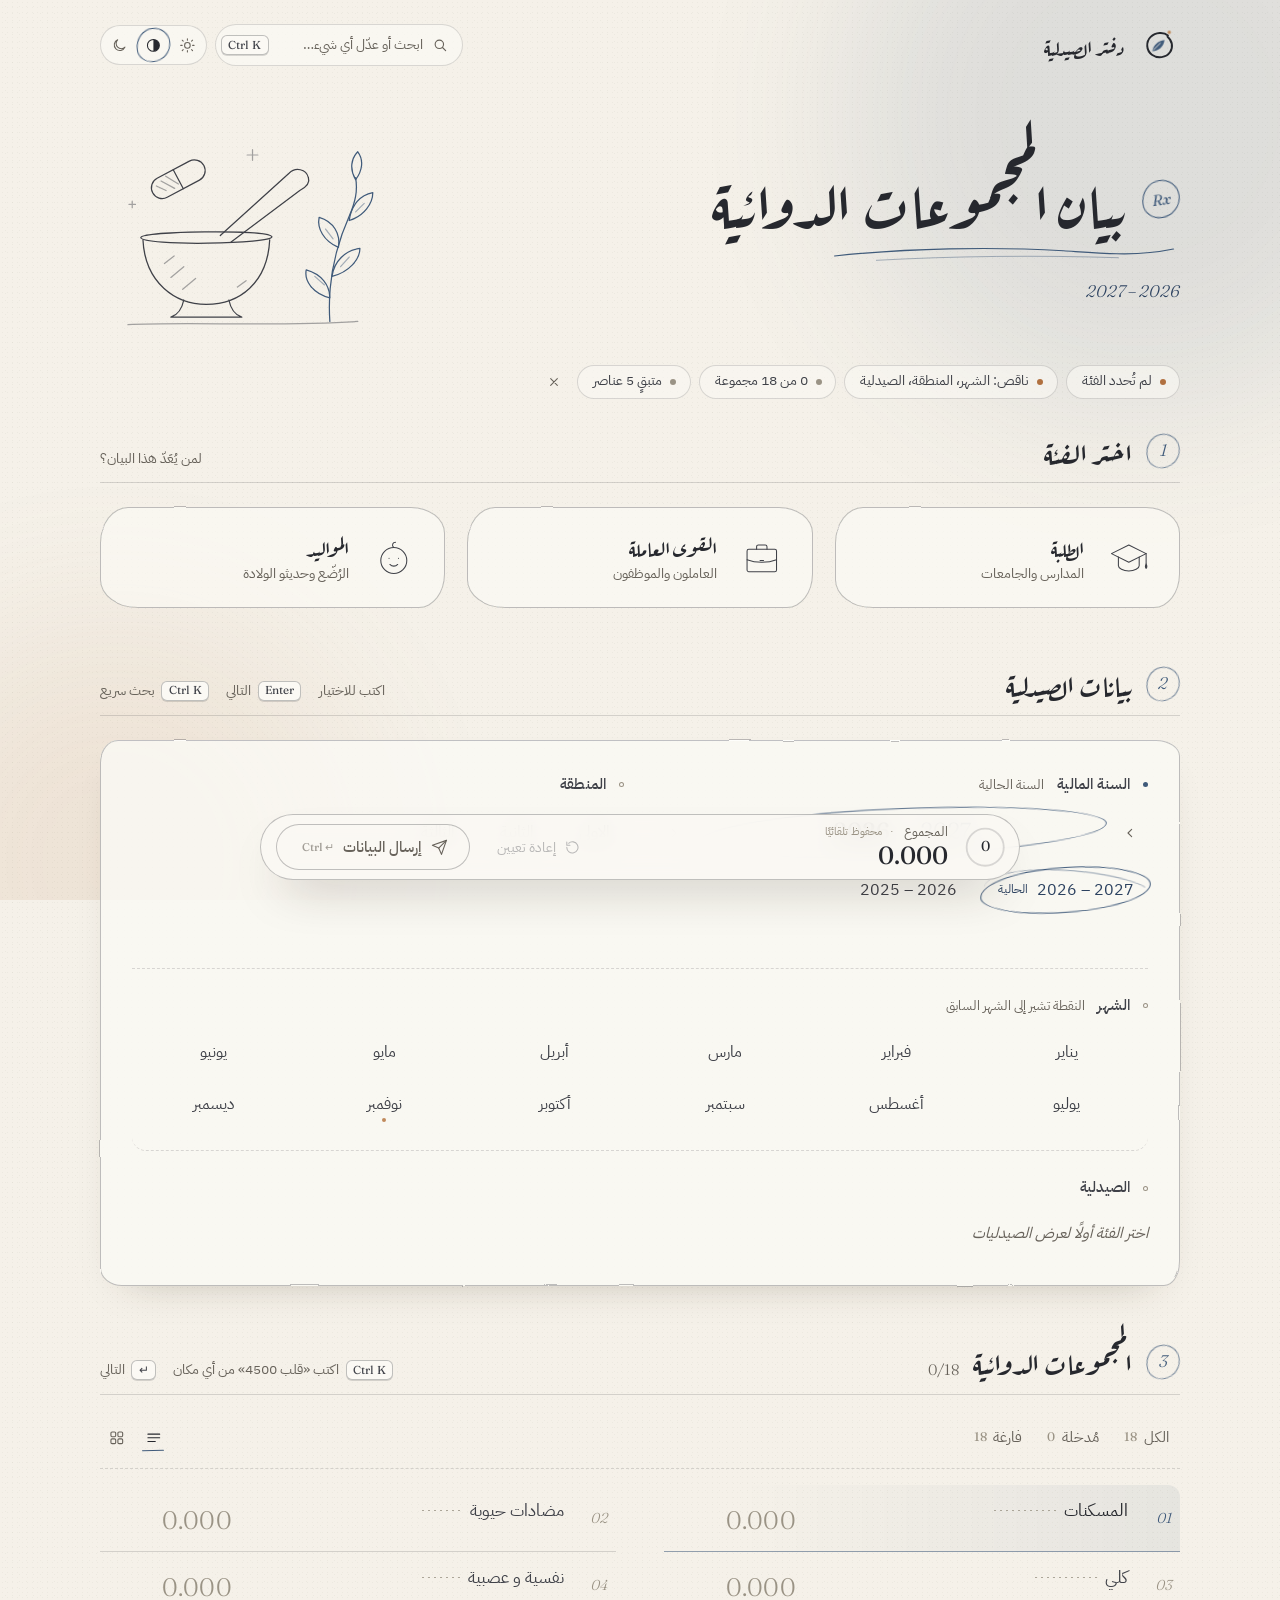
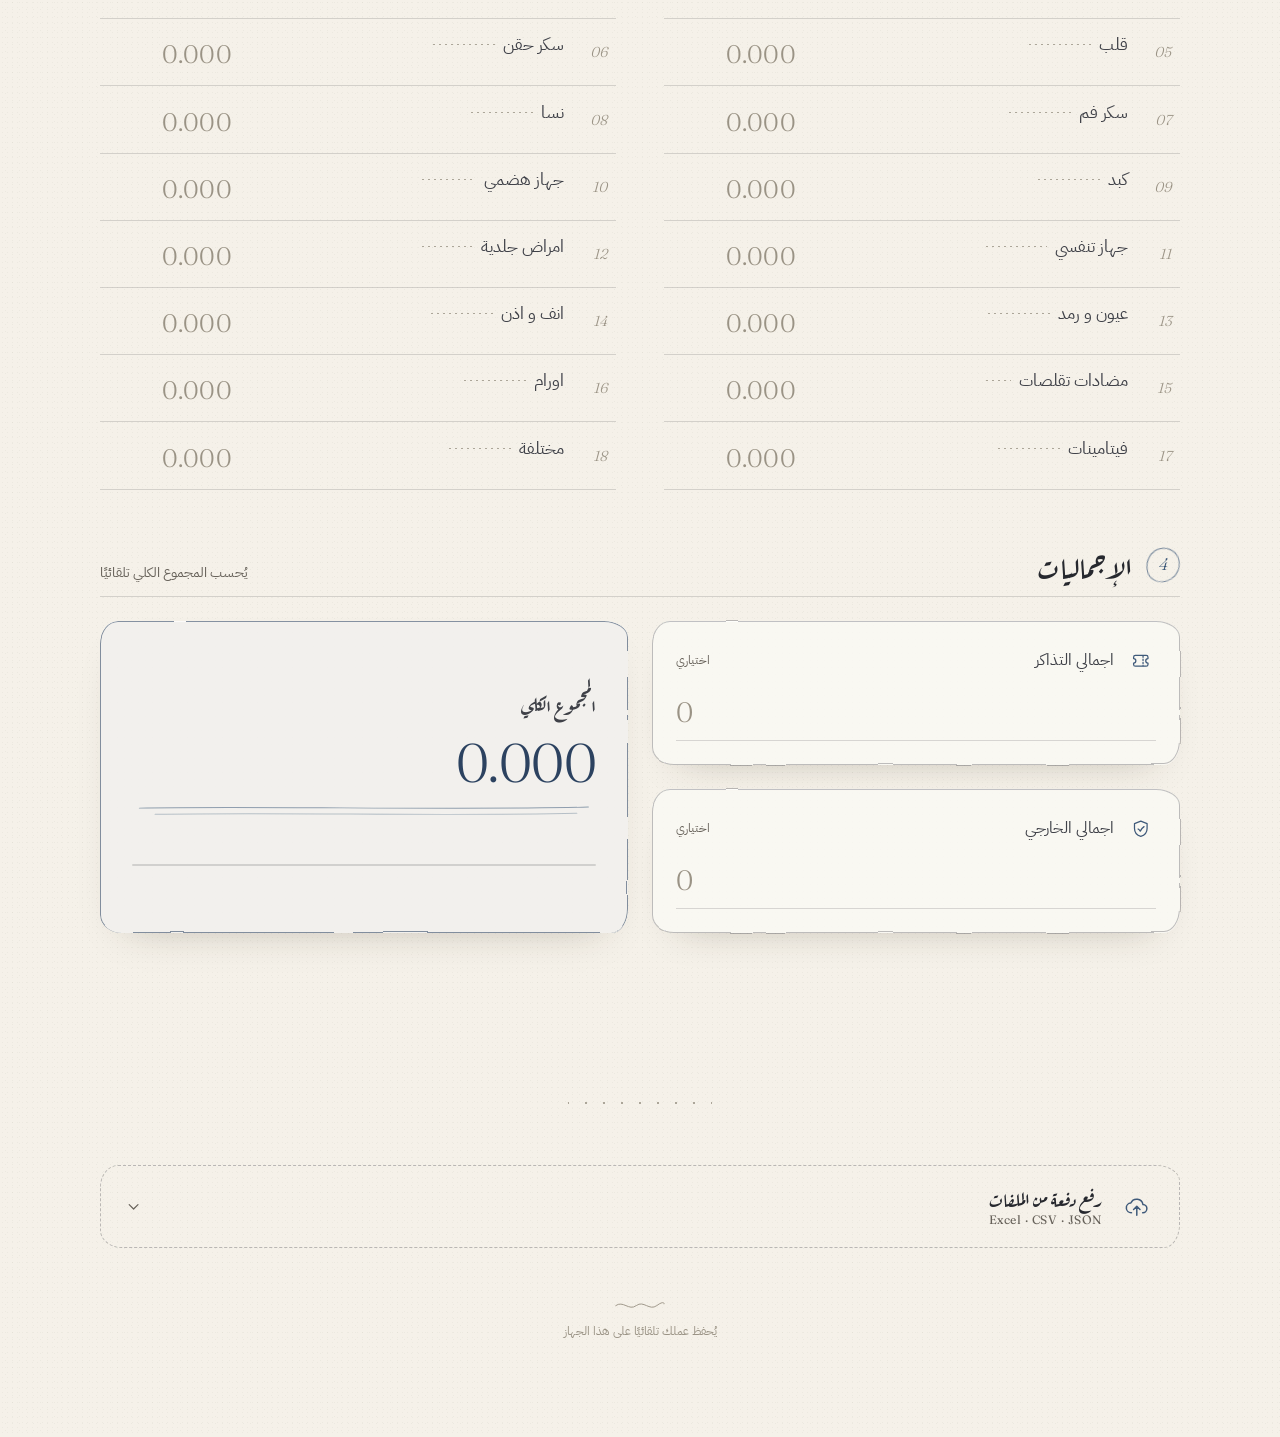
==== commit f00e2862: "refactor: drop the top-bar subtitle and enlarge the brand name Co-Authored-By: Claude Sonnet 5.5 <no" ====
--- a/index.html
+++ b/index.html
@@ -58,7 +58,6 @@
       </span>
       <span class="brand-words">
         <span class="brand-name">دفتر الصيدلية</span>
-        <span class="brand-sub">بيانٌ شهريّ للمجموعات الدوائية</span>
       </span>
     </div>
 
--- a/css/style.css
+++ b/css/style.css
@@ -135,8 +135,7 @@
 .bm-dot { fill: var(--warm); animation: leaf .6s 1.3s var(--ease) both; transition: fill var(--t-slow); }
 @keyframes leaf { from { opacity: 0; transform: scale(.4) rotate(-20deg); } }
 .brand-words { display: flex; flex-direction: column; line-height: 1.25; min-width: 0; }
-.brand-name { font-family: var(--f-hand); font-size: 1.25rem; color: var(--ink); }
-.brand-sub { font-size: .8rem; color: var(--muted); letter-spacing: .01em; }
+.brand-name { font-family: var(--f-hand); font-size: 1.35rem; color: var(--ink); white-space: nowrap; }
 
 .theme-switch {
   --pos: 1;
@@ -1464,7 +1463,6 @@
   body { font-size: 15px; }
   .app-shell { width: min(100% - 2rem, 1080px); padding-block-start: max(var(--s-3), env(safe-area-inset-top)); }
   .topbar { gap: var(--s-2); }
-  .brand-sub { display: none; }
   .masthead { grid-template-columns: 1fr; gap: 0; padding-block: var(--s-6) var(--s-4); }
   .masthead-art { position: absolute; inset-inline-end: -.25rem; top: 3.6rem; width: 112px; opacity: .4; }
   .masthead-text { position: relative; z-index: 1; }
